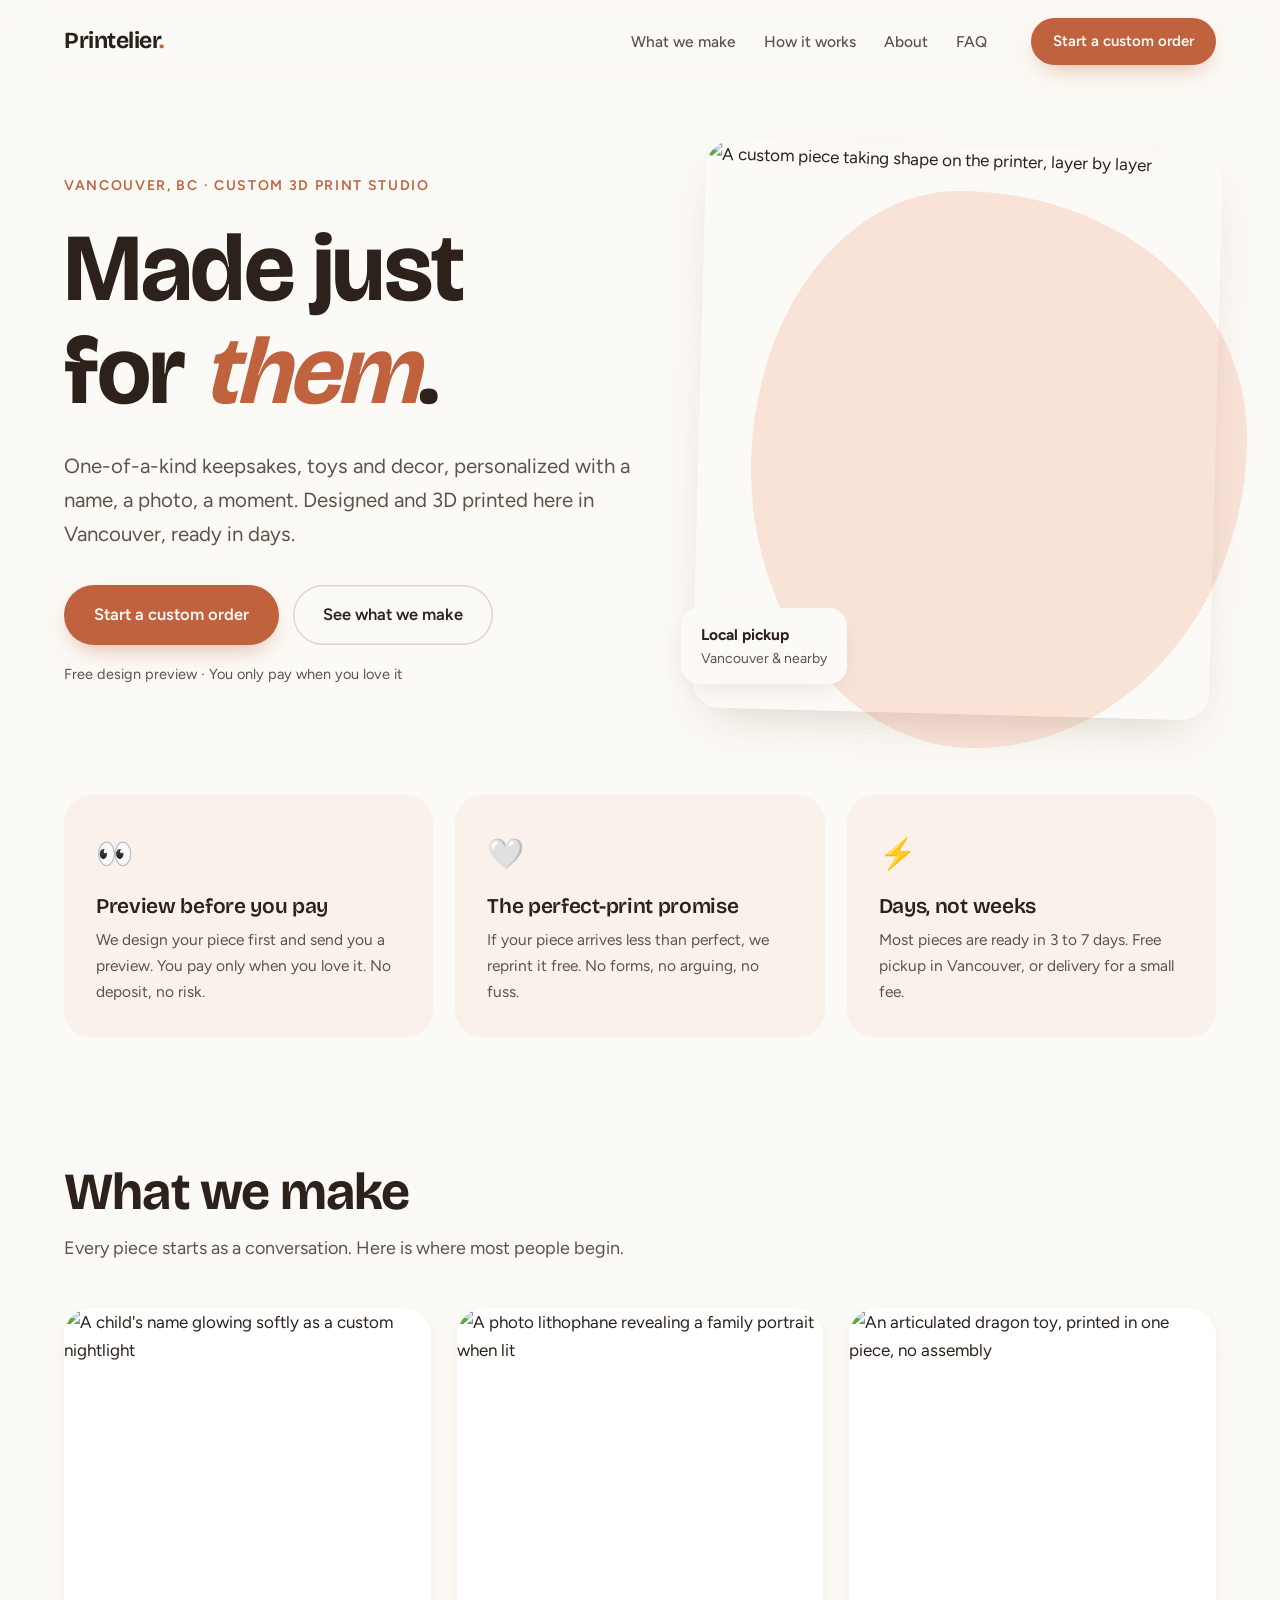
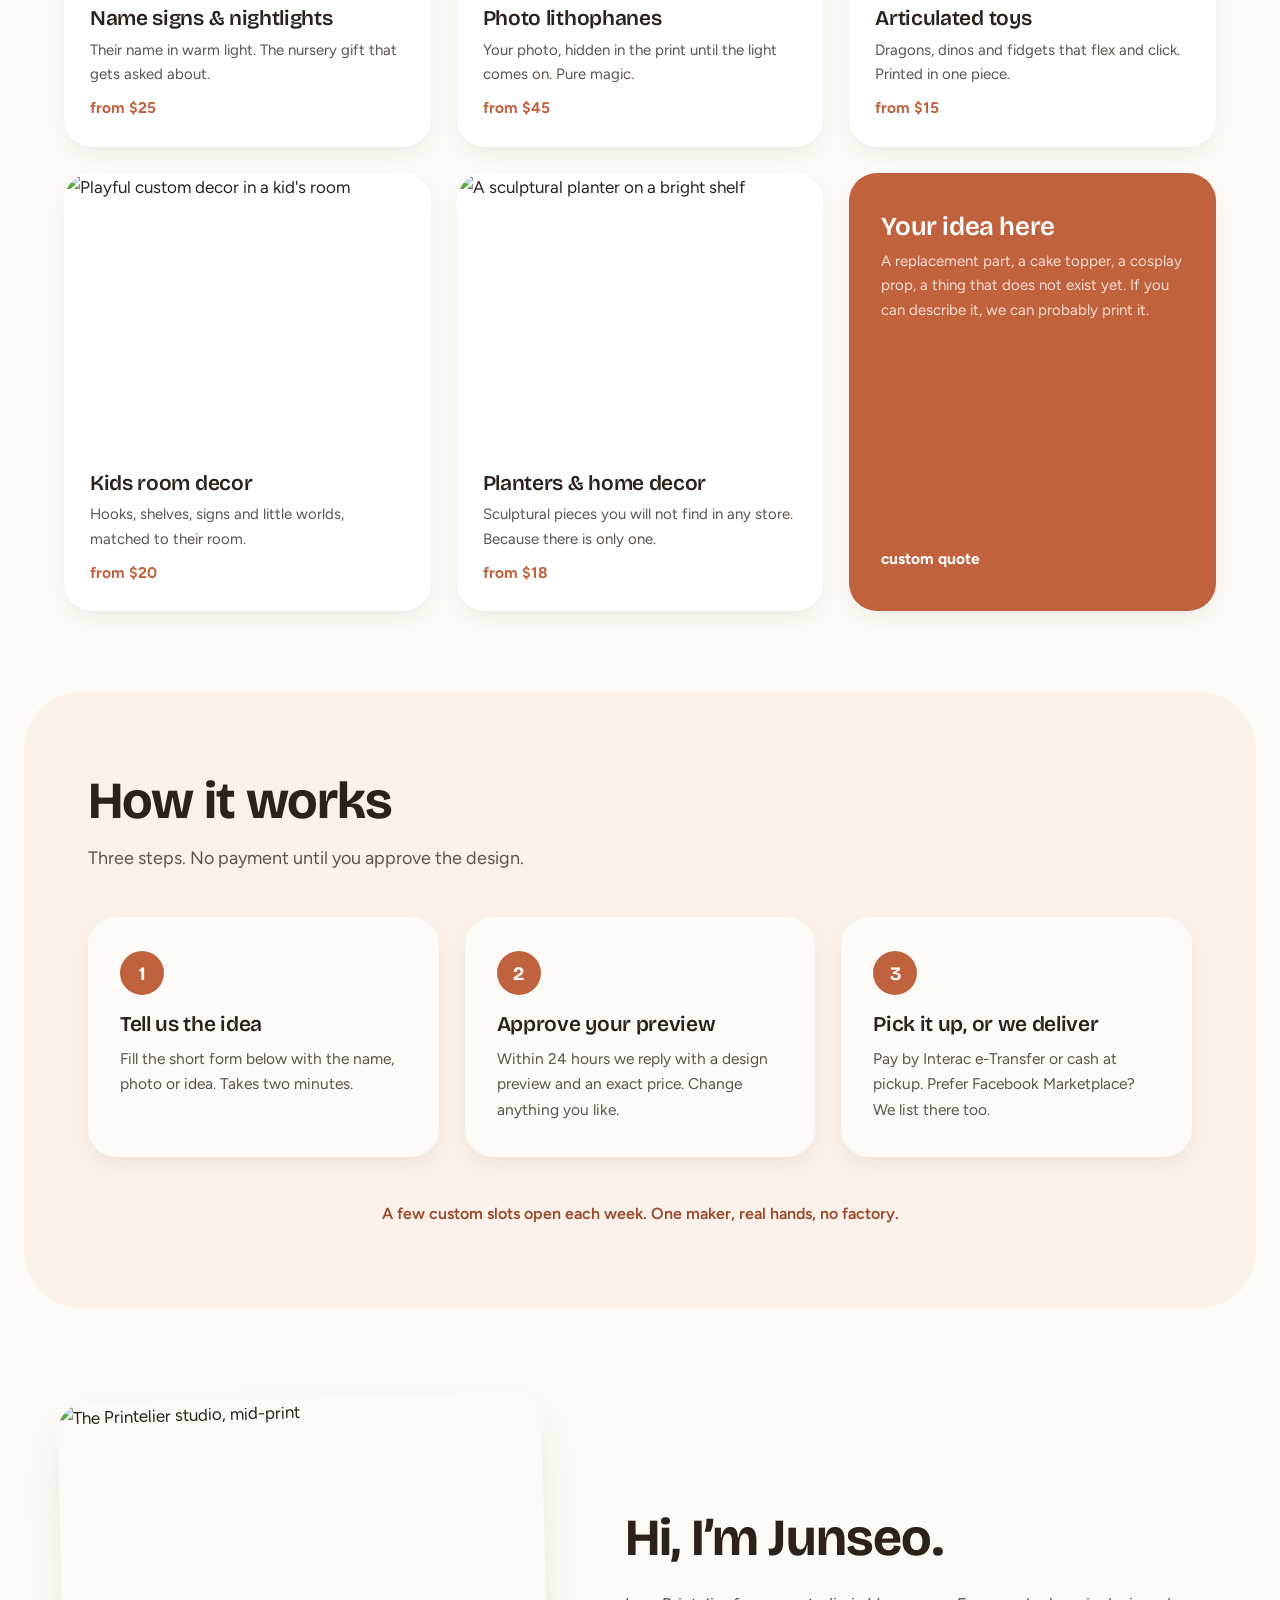
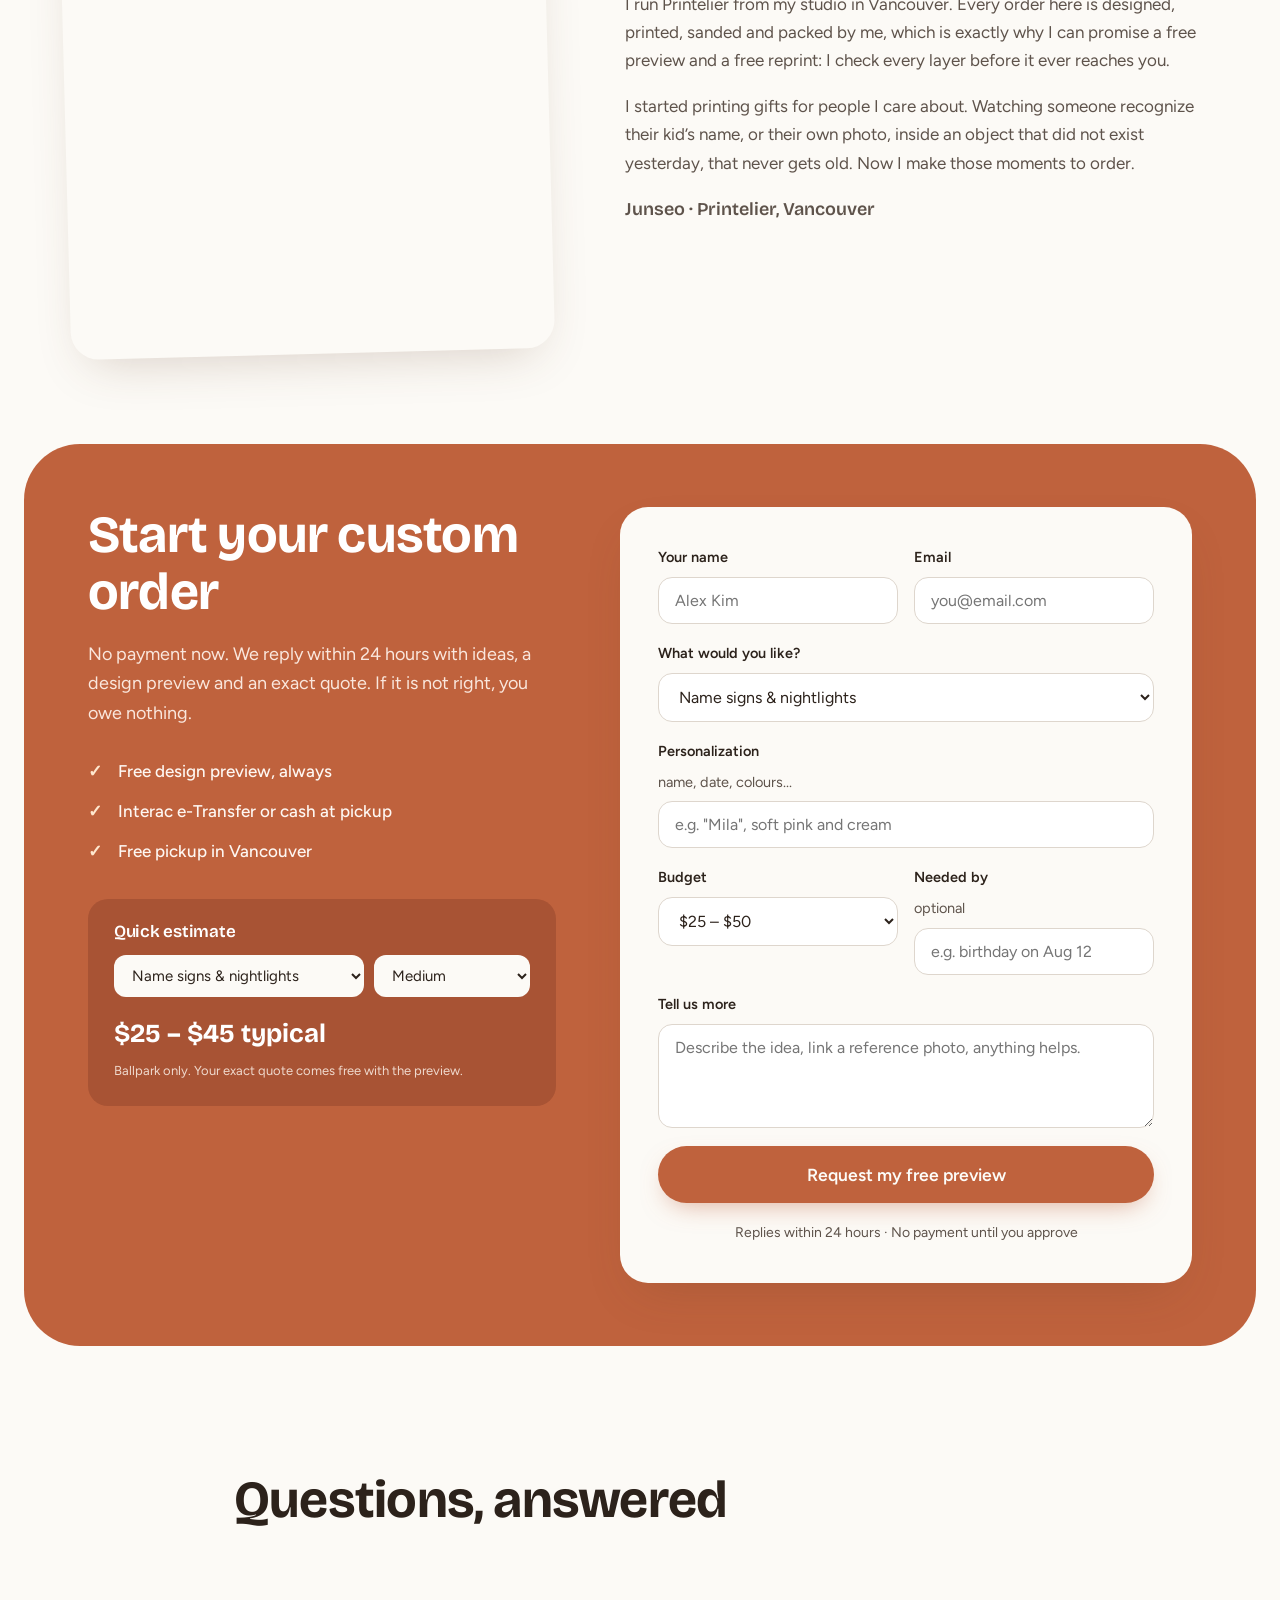
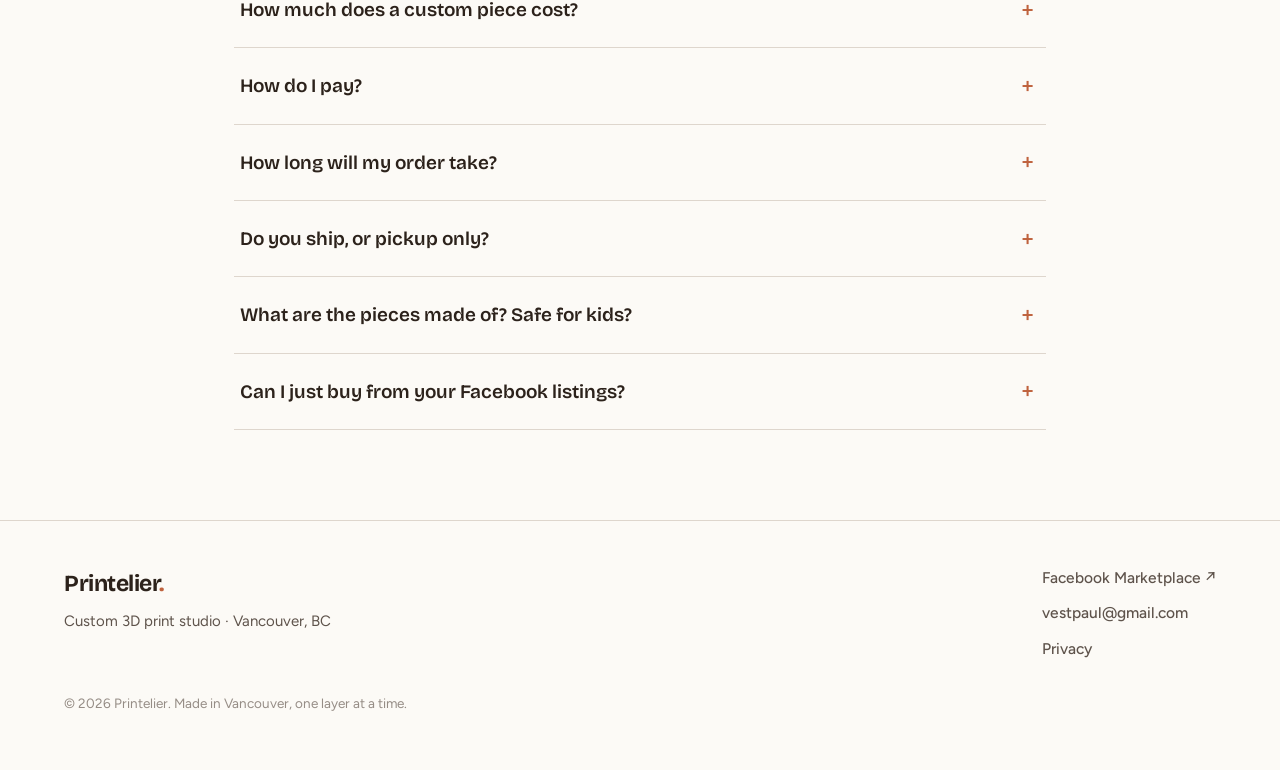
==== index.html @ b79f091b "Launch Printelier custom 3D print studio site SEO (LocalBusiness + FAQ schema, sitemap, robots, OG t" ====
<!DOCTYPE html>
<html lang="en">
<head>
<meta charset="UTF-8" />
<meta name="viewport" content="width=device-width, initial-scale=1.0" />
<title>Printelier · Custom 3D Print Studio, Vancouver</title>
<meta name="description" content="One-of-a-kind 3D printed keepsakes, toys and decor, personalized with a name, a photo, a moment. Designed and printed in Vancouver, BC. Free design preview before you pay." />
<!-- TODO(준서님): 커스텀 도메인 연결하면 아래 URL을 그 도메인으로 교체 -->
<link rel="canonical" href="https://rlawnstj06.github.io/printelier/" />
<meta name="theme-color" content="#c15f3c" />
<link rel="icon" href="favicon.svg" type="image/svg+xml" />

<!-- 소셜 공유 카드 (FB 메시지/포스트에서 링크가 예쁘게 보임 — FB 유입 사업의 필수) -->
<meta property="og:type" content="website" />
<meta property="og:url" content="https://rlawnstj06.github.io/printelier/" />
<meta property="og:title" content="Printelier · Custom 3D Print Studio, Vancouver" />
<meta property="og:description" content="Personalized 3D printed keepsakes, toys and decor. Free design preview, you only pay when you love it. Local pickup in Vancouver." />
<meta property="og:image" content="https://images.unsplash.com/photo-1642969164999-979483e21601?auto=format&fit=crop&w=1200&q=80" />
<meta name="twitter:card" content="summary_large_image" />

<!-- 구글 로컬 검색용 구조화 데이터: "custom 3d printing vancouver" 검색에 잡히는 열쇠 -->
<script type="application/ld+json">
{
  "@context": "https://schema.org",
  "@type": "LocalBusiness",
  "name": "Printelier",
  "description": "Custom 3D print studio in Vancouver, BC. Personalized keepsakes, toys and home decor with free design previews.",
  "areaServed": "Vancouver, BC",
  "address": { "@type": "PostalAddress", "addressLocality": "Vancouver", "addressRegion": "BC", "addressCountry": "CA" },
  "email": "vestpaul@gmail.com",
  "priceRange": "$15-$100",
  "founder": { "@type": "Person", "name": "Junseo" }
}
</script>
<script type="application/ld+json">
{
  "@context": "https://schema.org",
  "@type": "FAQPage",
  "mainEntity": [
    { "@type": "Question", "name": "How much does a custom 3D printed piece cost?", "acceptedAnswer": { "@type": "Answer", "text": "Most pieces land between $15 and $60. Larger or intricate work can be more. You always get an exact price with your free design preview, before any payment." } },
    { "@type": "Question", "name": "How do I pay?", "acceptedAnswer": { "@type": "Answer", "text": "Interac e-Transfer once you approve your preview, or cash at pickup. Purchases can also be completed on Facebook Marketplace." } },
    { "@type": "Question", "name": "How long does a custom order take?", "acceptedAnswer": { "@type": "Answer", "text": "Most pieces are designed, printed and finished within 3 to 7 days." } },
    { "@type": "Question", "name": "Do you ship or is it pickup only?", "acceptedAnswer": { "@type": "Answer", "text": "Free pickup in Vancouver, local delivery for a small fee, and shipping anywhere in Canada via Canada Post at cost." } }
  ]
}
</script>

<!-- TODO(준서님): 방문자 분석 — analytics.google.com에서 GA4 속성 만들고 아래 주석 해제 후 G-XXXXXXX 교체
<script async src="https://www.googletagmanager.com/gtag/js?id=G-XXXXXXX"></script>
<script>window.dataLayer=window.dataLayer||[];function gtag(){dataLayer.push(arguments)};gtag('js',new Date());gtag('config','G-XXXXXXX');</script>
-->

<link rel="preconnect" href="https://fonts.googleapis.com" />
<link rel="preconnect" href="https://fonts.gstatic.com" crossorigin />
<link href="https://fonts.googleapis.com/css2?family=Bricolage+Grotesque:opsz,wght@12..96,500;12..96,600;12..96,700&family=Figtree:wght@400;500;600;700&display=swap" rel="stylesheet" />
<link rel="stylesheet" href="style.css" />
</head>
<body>

<nav id="nav">
  <a class="wordmark" href="#top">Printelier<span>.</span></a>
  <div class="nav-links">
    <a href="#work">What we make</a>
    <a href="#how">How it works</a>
    <a href="#maker">About</a>
    <a href="#faq">FAQ</a>
  </div>
  <a class="btn btn-primary btn-sm" href="#order">Start a custom order</a>
</nav>

<!-- ============ HERO ============ -->
<header class="hero" id="top">
  <div class="hero-copy reveal">
    <p class="eyebrow">Vancouver, BC · Custom 3D print studio</p>
    <h1>Made just<br />for <em>them</em>.</h1>
    <p class="lede">
      One-of-a-kind keepsakes, toys and decor, personalized with a name,
      a photo, a moment. Designed and 3D printed here in Vancouver,
      ready in days.
    </p>
    <div class="hero-cta">
      <a class="btn btn-primary" href="#order">Start a custom order</a>
      <a class="btn btn-ghost" href="#work">See what we make</a>
    </div>
    <p class="hero-note">Free design preview · You only pay when you love it</p>
  </div>
  <div class="hero-visual reveal">
    <!-- TODO(준서님): 실제 작품 사진으로 교체하세요 — 사진이 전환율의 핵심입니다 -->
    <img src="https://images.unsplash.com/photo-1642969164999-979483e21601?auto=format&fit=crop&w=1200&q=80"
         alt="A custom piece taking shape on the printer, layer by layer" />
    <div class="hero-badge">
      <strong>Local pickup</strong>
      <span>Vancouver &amp; nearby</span>
    </div>
  </div>
</header>

<!-- ============ PROMISES ============ -->
<section class="promises">
  <div class="promise reveal">
    <div class="promise-icon">👀</div>
    <h3>Preview before you pay</h3>
    <p>We design your piece first and send you a preview. You pay only when you love it. No deposit, no risk.</p>
  </div>
  <div class="promise reveal">
    <div class="promise-icon">🤍</div>
    <h3>The perfect-print promise</h3>
    <p>If your piece arrives less than perfect, we reprint it free. No forms, no arguing, no fuss.</p>
  </div>
  <div class="promise reveal">
    <div class="promise-icon">⚡</div>
    <h3>Days, not weeks</h3>
    <p>Most pieces are ready in 3 to 7 days. Free pickup in Vancouver, or delivery for a small fee.</p>
  </div>
</section>

<!-- ============ GALLERY ============ -->
<section class="work" id="work">
  <div class="section-head reveal">
    <h2>What we make</h2>
    <p>Every piece starts as a conversation. Here is where most people begin.</p>
  </div>
  <!-- 제품은 products.json에서 로드 — 커맨드 센터 SITE 페이지에서 추가/수정/가격변경 -->
  <div class="work-grid" id="workGrid"></div>
</section>

<!-- ============ REVIEWS (실제 후기가 생기면 자동 표시, 가짜 없음) ============ -->
<section class="reviews" id="reviews" hidden>
  <div class="section-head reveal">
    <h2>Kind words</h2>
    <p>From real customers in Vancouver.</p>
  </div>
  <div class="reviews-grid" id="reviewsGrid"></div>
</section>

<!-- ============ HOW IT WORKS ============ -->
<section class="how" id="how">
  <div class="section-head reveal">
    <h2>How it works</h2>
    <p>Three steps. No payment until you approve the design.</p>
  </div>
  <ol class="steps">
    <li class="reveal">
      <span class="step-num">1</span>
      <h3>Tell us the idea</h3>
      <p>Fill the short form below with the name, photo or idea. Takes two minutes.</p>
    </li>
    <li class="reveal">
      <span class="step-num">2</span>
      <h3>Approve your preview</h3>
      <p>Within 24 hours we reply with a design preview and an exact price. Change anything you like.</p>
    </li>
    <li class="reveal">
      <span class="step-num">3</span>
      <h3>Pick it up, or we deliver</h3>
      <p>Pay by Interac e-Transfer or cash at pickup. Prefer Facebook Marketplace? We list there too.</p>
    </li>
  </ol>
  <p class="how-note reveal">A few custom slots open each week. One maker, real hands, no factory.</p>
</section>

<!-- ============ MAKER ============ -->
<section class="maker" id="maker">
  <div class="maker-visual reveal">
    <!-- TODO(준서님): 본인 사진 또는 작업실 사진으로 교체 — '메이커의 얼굴'이 신뢰의 핵심 -->
    <img src="https://images.unsplash.com/photo-1611117775350-ac3950990985?auto=format&fit=crop&w=1000&q=80" alt="The Printelier studio, mid-print" />
  </div>
  <div class="maker-copy reveal">
    <h2>Hi, I&rsquo;m Junseo.</h2>
    <p>
      I run Printelier from my studio in Vancouver. Every order here is
      designed, printed, sanded and packed by me, which is exactly why
      I can promise a free preview and a free reprint: I check every
      layer before it ever reaches you.
    </p>
    <p>
      I started printing gifts for people I care about. Watching someone
      recognize their kid&rsquo;s name, or their own photo, inside an object
      that did not exist yesterday, that never gets old. Now I make those
      moments to order.
    </p>
    <p class="maker-sign">Junseo · Printelier, Vancouver</p>
  </div>
</section>

<!-- ============ ORDER FORM ============ -->
<section class="order" id="order">
  <div class="order-inner">
    <div class="order-copy reveal">
      <h2>Start your custom order</h2>
      <p>
        No payment now. We reply within 24 hours with ideas, a design
        preview and an exact quote. If it is not right, you owe nothing.
      </p>
      <ul class="order-points">
        <li>Free design preview, always</li>
        <li>Interac e-Transfer or cash at pickup</li>
        <li>Free pickup in Vancouver</li>
      </ul>
      <!-- 즉시 견적: "물어보기 무서워서" 이탈하는 사람을 잡는다 -->
      <div class="estimator">
        <h3>Quick estimate</h3>
        <div class="est-row">
          <select id="estItem" aria-label="Item type"></select>
          <select id="estSize" aria-label="Size">
            <option value="0.8">Small</option>
            <option value="1" selected>Medium</option>
            <option value="1.6">Large</option>
          </select>
        </div>
        <p class="est-out" id="estOut">$25 – $45 typical</p>
        <p class="est-note">Ballpark only. Your exact quote comes free with the preview.</p>
      </div>
    </div>
    <!-- TODO(준서님): Formspree에서 새 폼 만들고 아래 action의 YOUR_FORM_ID 교체 (formspree.io, 무료)
         교체 전에는 제출 시 이메일 앱이 열리는 방식으로 자동 작동합니다 -->
    <form class="order-form reveal" id="orderForm" action="https://formspree.io/f/YOUR_FORM_ID" method="POST">
      <!-- 스팸봇 함정: 사람은 안 보이지만 봇은 채움 → 채워지면 자동 폐기 -->
      <input type="text" name="_gotcha" tabindex="-1" autocomplete="off" aria-hidden="true" style="position:absolute;left:-9999px;width:1px;height:1px;opacity:0" />
      <div class="field-row">
        <label>Your name
          <input type="text" name="name" required placeholder="Alex Kim" />
        </label>
        <label>Email
          <input type="email" name="email" required placeholder="you@email.com" />
        </label>
      </div>
      <label>What would you like?
        <select name="item" id="itemSelect">
          <option>Name sign or nightlight</option>
          <option>Photo lithophane</option>
          <option>Articulated toy</option>
          <option>Kids room decor</option>
          <option>Planter or home decor</option>
          <option>Something else entirely</option>
        </select>
      </label>
      <label>Personalization <span class="optional">name, date, colours...</span>
        <input type="text" name="personalization" placeholder='e.g. "Mila", soft pink and cream' />
      </label>
      <div class="field-row">
        <label>Budget
          <select name="budget">
            <option>Under $25</option>
            <option selected>$25 – $50</option>
            <option>$50 – $100</option>
            <option>$100+</option>
          </select>
        </label>
        <label>Needed by <span class="optional">optional</span>
          <input type="text" name="deadline" placeholder="e.g. birthday on Aug 12" />
        </label>
      </div>
      <label>Tell us more
        <textarea name="details" rows="4" placeholder="Describe the idea, link a reference photo, anything helps."></textarea>
      </label>
      <button class="btn btn-primary btn-full" type="submit">Request my free preview</button>
      <p class="form-note" id="formNote">Replies within 24 hours · No payment until you approve</p>
    </form>
  </div>
</section>

<!-- ============ FAQ ============ -->
<section class="faq" id="faq">
  <div class="section-head reveal">
    <h2>Questions, answered</h2>
  </div>
  <div class="faq-list reveal">
    <details>
      <summary>How much does a custom piece cost?</summary>
      <p>Most pieces land between $15 and $60. Larger or intricate work (big lithophane lamps, multi-part decor) can be more. You always get an exact price with your free preview, before any payment.</p>
    </details>
    <details>
      <summary>How do I pay?</summary>
      <p>Interac e-Transfer once you approve your preview, or cash at pickup. If you found us on Facebook Marketplace, you can complete the purchase there instead, whatever feels most comfortable.</p>
    </details>
    <details>
      <summary>How long will my order take?</summary>
      <p>Most pieces are designed, printed and finished within 3 to 7 days. If you have a hard date (a birthday, a shower), tell us in the form and we will confirm it is doable before you commit.</p>
    </details>
    <details>
      <summary>Do you ship, or pickup only?</summary>
      <p>Free pickup in Vancouver. Local delivery is available for a small fee, and we can ship anywhere in Canada via Canada Post at cost.</p>
    </details>
    <details>
      <summary>What are the pieces made of? Safe for kids?</summary>
      <p>We print primarily in PLA, a rigid plant-based plastic that is sturdy and lightweight. Decorative pieces are fine anywhere; for toys, we design without small detachable parts and recommend supervised play for children under 3, as with any small object.</p>
    </details>
    <details>
      <summary>Can I just buy from your Facebook listings?</summary>
      <p>Absolutely. Ready-made pieces are on Facebook Marketplace. This site is for the custom work: when you want a name, a photo or an idea made real, start here.</p>
    </details>
  </div>
</section>

<footer>
  <div>
    <span class="wordmark">Printelier<span>.</span></span>
    <p>Custom 3D print studio · Vancouver, BC</p>
  </div>
  <div class="footer-links">
    <!-- TODO(준서님): 페이스북 마켓플레이스 프로필 링크로 교체 -->
    <a href="https://www.facebook.com/marketplace" target="_blank" rel="noopener">Facebook Marketplace ↗</a>
    <a href="mailto:vestpaul@gmail.com">vestpaul@gmail.com</a>
    <a href="privacy.html">Privacy</a>
  </div>
  <p class="fine">© 2026 Printelier. Made in Vancouver, one layer at a time.</p>
</footer>

<script src="script.js"></script>
</body>
</html>
---- style.css ----
/* Printelier — warm, rounded, premium-craft
   화이트 베이스 + 클레이(테라코타) 커밋 악센트. 둥글지만 싸구려 아님:
   절제된 팔레트, 넉넉한 여백, 정교한 타이포가 "명품" 느낌을 만든다. */

:root {
  --paper: oklch(98.5% 0.006 85);
  --paper-warm: oklch(96.5% 0.014 70);
  --ink: oklch(26% 0.02 55);
  --ink-soft: oklch(45% 0.02 55);
  --clay: oklch(60% 0.13 42);
  --clay-deep: oklch(50% 0.12 40);
  --clay-tint: oklch(93% 0.03 50);
  --line: oklch(88% 0.015 70);
  --display: "Bricolage Grotesque", sans-serif;
  --body: "Figtree", sans-serif;
  --r-lg: 28px;
  --r-md: 20px;
  --shadow: 0 20px 50px -20px oklch(40% 0.06 50 / 0.25);
  --shadow-sm: 0 8px 24px -10px oklch(40% 0.06 50 / 0.18);
}

* { box-sizing: border-box; margin: 0; }
html { scroll-behavior: smooth; scroll-padding-top: 90px; }
body {
  font-family: var(--body);
  background: var(--paper);
  color: var(--ink);
  line-height: 1.65;
  font-size: 17px;
  overflow-x: hidden;
}
img { display: block; max-width: 100%; }
h1, h2, h3 { font-family: var(--display); line-height: 1.08; letter-spacing: -0.015em; }
h2 { font-size: clamp(34px, 4.5vw, 52px); font-weight: 700; }
h3 { font-size: 21px; font-weight: 600; }
a { color: inherit; }

/* 스크롤 리빌 */
.reveal { opacity: 0; transform: translateY(24px); transition: opacity 0.7s cubic-bezier(0.16,1,0.3,1), transform 0.7s cubic-bezier(0.16,1,0.3,1); }
.reveal.in { opacity: 1; transform: none; }

/* ---------- 버튼 ---------- */
.btn {
  display: inline-flex; align-items: center; justify-content: center;
  font-family: var(--body); font-weight: 600; font-size: 16.5px;
  padding: 16px 30px; border-radius: 999px; text-decoration: none;
  border: none; cursor: pointer;
  transition: transform 0.2s cubic-bezier(0.16,1,0.3,1), box-shadow 0.2s, background 0.2s;
}
.btn-primary {
  background: var(--clay); color: oklch(99% 0.005 85);
  box-shadow: 0 10px 26px -10px oklch(60% 0.13 42 / 0.55);
}
.btn-primary:hover { background: var(--clay-deep); transform: translateY(-2px); box-shadow: 0 16px 32px -10px oklch(60% 0.13 42 / 0.6); }
.btn-ghost { background: transparent; color: var(--ink); box-shadow: inset 0 0 0 1.5px var(--line); }
.btn-ghost:hover { box-shadow: inset 0 0 0 1.5px var(--ink-soft); transform: translateY(-2px); }
.btn-sm { padding: 11px 22px; font-size: 15px; }
.btn-full { width: 100%; padding: 18px; font-size: 17.5px; }

/* ---------- 내비게이션 ---------- */
#nav {
  position: sticky; top: 0; z-index: 50;
  display: flex; align-items: center; gap: 36px;
  padding: 18px clamp(20px, 5vw, 64px);
  background: oklch(98.5% 0.006 85 / 0.85);
  backdrop-filter: blur(14px);
  transition: box-shadow 0.3s;
}
#nav.scrolled { box-shadow: 0 1px 0 var(--line), var(--shadow-sm); }
.wordmark {
  font-family: var(--display); font-weight: 700; font-size: 23px;
  text-decoration: none; letter-spacing: -0.02em;
}
.wordmark span { color: var(--clay); }
.nav-links { display: flex; gap: 28px; margin-left: auto; margin-right: 8px; }
.nav-links a { text-decoration: none; font-weight: 500; font-size: 15.5px; color: var(--ink-soft); transition: color 0.2s; }
.nav-links a:hover { color: var(--ink); }

/* ---------- 히어로 ---------- */
.hero {
  display: grid; grid-template-columns: 1.05fr 0.95fr; gap: clamp(32px, 5vw, 72px);
  align-items: center;
  padding: clamp(40px, 7vh, 88px) clamp(20px, 5vw, 64px) clamp(56px, 9vh, 110px);
  max-width: 1280px; margin: 0 auto;
}
.eyebrow {
  font-weight: 600; font-size: 14px; letter-spacing: 0.12em;
  text-transform: uppercase; color: var(--clay); margin-bottom: 20px;
}
.hero h1 {
  font-size: clamp(52px, 7.5vw, 96px); font-weight: 700;
  margin-bottom: 26px;
}
.hero h1 em { font-style: italic; color: var(--clay); }
.lede { font-size: clamp(18px, 1.6vw, 21px); color: var(--ink-soft); max-width: 34em; margin-bottom: 34px; }
.hero-cta { display: flex; gap: 14px; flex-wrap: wrap; }
.hero-note { margin-top: 18px; font-size: 14.5px; color: var(--ink-soft); }

.hero-visual { position: relative; }
.hero-visual::before {
  content: ""; position: absolute; inset: 8% -6% -6% 10%;
  background: var(--clay-tint); border-radius: 42% 58% 55% 45% / 50% 44% 56% 50%;
  z-index: -1;
}
.hero-visual img {
  width: 100%; aspect-ratio: 4/4.4; object-fit: cover;
  border-radius: var(--r-lg); box-shadow: var(--shadow);
  transform: rotate(1.5deg);
}
.hero-badge {
  position: absolute; left: -18px; bottom: 30px;
  background: var(--paper); border-radius: 18px; padding: 14px 20px;
  box-shadow: var(--shadow-sm); display: flex; flex-direction: column;
  font-size: 14px; color: var(--ink-soft);
}
.hero-badge strong { font-size: 15.5px; color: var(--ink); }

/* ---------- 약속 3종 ---------- */
.promises {
  display: grid; grid-template-columns: repeat(auto-fit, minmax(280px, 1fr)); gap: 22px;
  max-width: 1280px; margin: 0 auto;
  padding: 0 clamp(20px, 5vw, 64px) clamp(64px, 9vh, 110px);
}
.promise {
  background: var(--paper-warm); border-radius: var(--r-lg);
  padding: 34px 32px;
}
.promise-icon { font-size: 30px; margin-bottom: 16px; }
.promise h3 { margin-bottom: 10px; }
.promise p { color: var(--ink-soft); font-size: 15.5px; }

/* ---------- 섹션 공통 ---------- */
.section-head { max-width: 1280px; margin: 0 auto 44px; padding: 0 clamp(20px, 5vw, 64px); }
.section-head p { color: var(--ink-soft); font-size: 18px; margin-top: 14px; max-width: 38em; }

/* ---------- 갤러리 ---------- */
.work { padding: clamp(30px, 5vh, 60px) 0 clamp(64px, 9vh, 110px); }
.work-grid {
  display: grid; grid-template-columns: repeat(auto-fit, minmax(300px, 1fr)); gap: 26px;
  max-width: 1280px; margin: 0 auto; padding: 0 clamp(20px, 5vw, 64px);
}
.card {
  background: #fff; border-radius: var(--r-lg); overflow: hidden;
  text-decoration: none; box-shadow: var(--shadow-sm);
  transition: transform 0.3s cubic-bezier(0.16,1,0.3,1), box-shadow 0.3s;
  display: flex; flex-direction: column;
}
.card:hover { transform: translateY(-6px); box-shadow: var(--shadow); }
.card img { aspect-ratio: 4/3; object-fit: cover; }
.card-body { padding: 24px 26px 26px; display: flex; flex-direction: column; gap: 8px; flex: 1; }
.card-body p { color: var(--ink-soft); font-size: 15px; flex: 1; }
.price { font-weight: 700; color: var(--clay); font-size: 15.5px; }
.card-idea { background: var(--clay); color: oklch(98% 0.01 60); justify-content: center; }
.card-idea h3 { color: #fff; font-size: 26px; }
.card-idea p { color: oklch(92% 0.03 50); }
.card-idea .price { color: #fff; }
.card-idea .card-body { padding: 40px 32px; }

/* ---------- 진행 방식 ---------- */
.how { background: var(--paper-warm); padding: clamp(64px, 9vh, 110px) 0; border-radius: clamp(28px, 5vw, 56px); margin: 0 clamp(10px, 2vw, 24px); }
.steps {
  list-style: none; padding: 0 clamp(20px, 5vw, 64px); max-width: 1280px; margin: 0 auto;
  display: grid; grid-template-columns: repeat(auto-fit, minmax(260px, 1fr)); gap: 26px;
  counter-reset: step;
}
.steps li { background: var(--paper); border-radius: var(--r-lg); padding: 34px 32px; box-shadow: var(--shadow-sm); }
.step-num {
  display: inline-flex; align-items: center; justify-content: center;
  width: 44px; height: 44px; border-radius: 50%;
  background: var(--clay); color: #fff;
  font-family: var(--display); font-weight: 700; font-size: 19px;
  margin-bottom: 18px;
}
.steps h3 { margin-bottom: 10px; }
.steps p { color: var(--ink-soft); font-size: 15.5px; }
.how-note {
  text-align: center; margin: 44px auto 0; font-size: 16px;
  color: var(--clay-deep); font-weight: 600;
}

/* ---------- 메이커 ---------- */
.maker {
  display: grid; grid-template-columns: 0.9fr 1.1fr; gap: clamp(36px, 6vw, 80px);
  align-items: center; max-width: 1280px; margin: 0 auto;
  padding: clamp(72px, 10vh, 130px) clamp(20px, 5vw, 64px);
}
.maker-visual img {
  border-radius: var(--r-lg); aspect-ratio: 4/4.6; object-fit: cover;
  box-shadow: var(--shadow); transform: rotate(-1.5deg);
}
.maker-copy h2 { margin-bottom: 24px; }
.maker-copy p { color: var(--ink-soft); margin-bottom: 18px; max-width: 36em; }
.maker-sign { font-family: var(--display); font-weight: 600; color: var(--ink); font-size: 18px; }

/* ---------- 주문 폼 ---------- */
.order { padding: 0 clamp(10px, 2vw, 24px) clamp(24px, 4vh, 48px); }
.order-inner {
  background: var(--clay); border-radius: clamp(28px, 5vw, 56px);
  max-width: 1256px; margin: 0 auto;
  display: grid; grid-template-columns: 0.9fr 1.1fr; gap: clamp(36px, 5vw, 72px);
  padding: clamp(44px, 7vh, 88px) clamp(24px, 5vw, 72px);
  color: oklch(98% 0.01 60);
}
.order-copy h2 { color: #fff; margin-bottom: 20px; }
.order-copy > p { color: oklch(94% 0.025 50); font-size: 18px; max-width: 30em; }
.order-points { list-style: none; padding: 0; margin-top: 28px; display: flex; flex-direction: column; gap: 12px; }
.order-points li { padding-left: 30px; position: relative; font-weight: 500; }
.order-points li::before {
  content: "✓"; position: absolute; left: 0; top: 0;
  font-weight: 700; color: oklch(95% 0.05 60);
}
.order-form {
  background: var(--paper); border-radius: var(--r-lg);
  padding: clamp(26px, 3vw, 40px); color: var(--ink);
  display: flex; flex-direction: column; gap: 18px;
  box-shadow: var(--shadow);
}
.order-form label { display: flex; flex-direction: column; gap: 7px; font-weight: 600; font-size: 14.5px; }
.optional { font-weight: 400; color: var(--ink-soft); }
.field-row { display: grid; grid-template-columns: 1fr 1fr; gap: 16px; }
.order-form input, .order-form select, .order-form textarea {
  font-family: var(--body); font-size: 16px; color: var(--ink);
  background: #fff; border: 1.5px solid var(--line); border-radius: 14px;
  padding: 13px 16px; transition: border-color 0.2s, box-shadow 0.2s;
}
.order-form input:focus, .order-form select:focus, .order-form textarea:focus {
  outline: none; border-color: var(--clay);
  box-shadow: 0 0 0 4px oklch(60% 0.13 42 / 0.14);
}
.form-note { text-align: center; font-size: 14px; color: var(--ink-soft); }
.form-note.ok { color: oklch(55% 0.12 150); font-weight: 600; }

/* ---------- 즉시 견적 ---------- */
.estimator {
  margin-top: 34px; background: oklch(54% 0.12 40);
  border-radius: var(--r-md); padding: 24px 26px;
}
.estimator h3 { color: #fff; font-size: 17px; margin-bottom: 14px; }
.est-row { display: grid; grid-template-columns: 1.6fr 1fr; gap: 10px; }
.estimator select {
  font-family: var(--body); font-size: 15px; padding: 11px 14px;
  border-radius: 12px; border: none; color: var(--ink); background: var(--paper);
}
.est-out {
  font-family: var(--display); font-weight: 700; font-size: 26px;
  color: #fff; margin-top: 16px;
}
.est-note { font-size: 13px; color: oklch(90% 0.03 50); margin-top: 4px; }

/* ---------- 후기 (실제 후기 생기면 표시) ---------- */
.reviews { padding: 0 clamp(20px, 5vw, 64px) clamp(64px, 9vh, 110px); max-width: 1280px; margin: 0 auto; }
.reviews-grid { display: grid; grid-template-columns: repeat(auto-fit, minmax(300px, 1fr)); gap: 24px; }
.review {
  margin: 0; background: var(--paper-warm); border-radius: var(--r-lg);
  padding: 30px 30px 26px;
}
.review blockquote { margin: 0; font-size: 17px; line-height: 1.6; }
.review figcaption { margin-top: 16px; font-weight: 600; color: var(--clay-deep); font-size: 14.5px; }

/* ---------- FAQ ---------- */
.faq { padding: clamp(72px, 10vh, 130px) clamp(20px, 5vw, 64px); max-width: 940px; margin: 0 auto; }
.faq .section-head { padding: 0; }
.faq-list details {
  border-bottom: 1.5px solid var(--line);
  padding: 22px 6px;
}
.faq-list summary {
  font-family: var(--display); font-weight: 600; font-size: 19px;
  cursor: pointer; list-style: none; position: relative; padding-right: 40px;
}
.faq-list summary::-webkit-details-marker { display: none; }
.faq-list summary::after {
  content: "+"; position: absolute; right: 6px; top: 50%;
  transform: translateY(-50%); font-size: 26px; font-weight: 400; color: var(--clay);
  transition: transform 0.25s;
}
.faq-list details[open] summary::after { transform: translateY(-50%) rotate(45deg); }
.faq-list details p { margin-top: 14px; color: var(--ink-soft); max-width: 60em; }

/* ---------- 푸터 ---------- */
footer {
  border-top: 1.5px solid var(--line);
  max-width: 1280px; margin: 0 auto;
  padding: 44px clamp(20px, 5vw, 64px) 56px;
  display: flex; flex-wrap: wrap; gap: 24px; align-items: flex-start; justify-content: space-between;
}
footer p { color: var(--ink-soft); font-size: 15px; margin-top: 6px; }
.footer-links { display: flex; flex-direction: column; gap: 10px; }
.footer-links a { color: var(--ink-soft); font-size: 15.5px; text-decoration: none; font-weight: 500; }
.footer-links a:hover { color: var(--clay-deep); }
.fine { width: 100%; font-size: 13.5px !important; color: oklch(65% 0.015 60) !important; }

/* ---------- 모바일 ---------- */
@media (max-width: 900px) {
  .hero, .maker, .order-inner { grid-template-columns: 1fr; }
  .hero { padding-top: 24px; }
  .hero-visual { order: -1; max-width: 480px; }
  .nav-links { display: none; }
  .maker-visual { max-width: 440px; }
  .field-row { grid-template-columns: 1fr; }
}
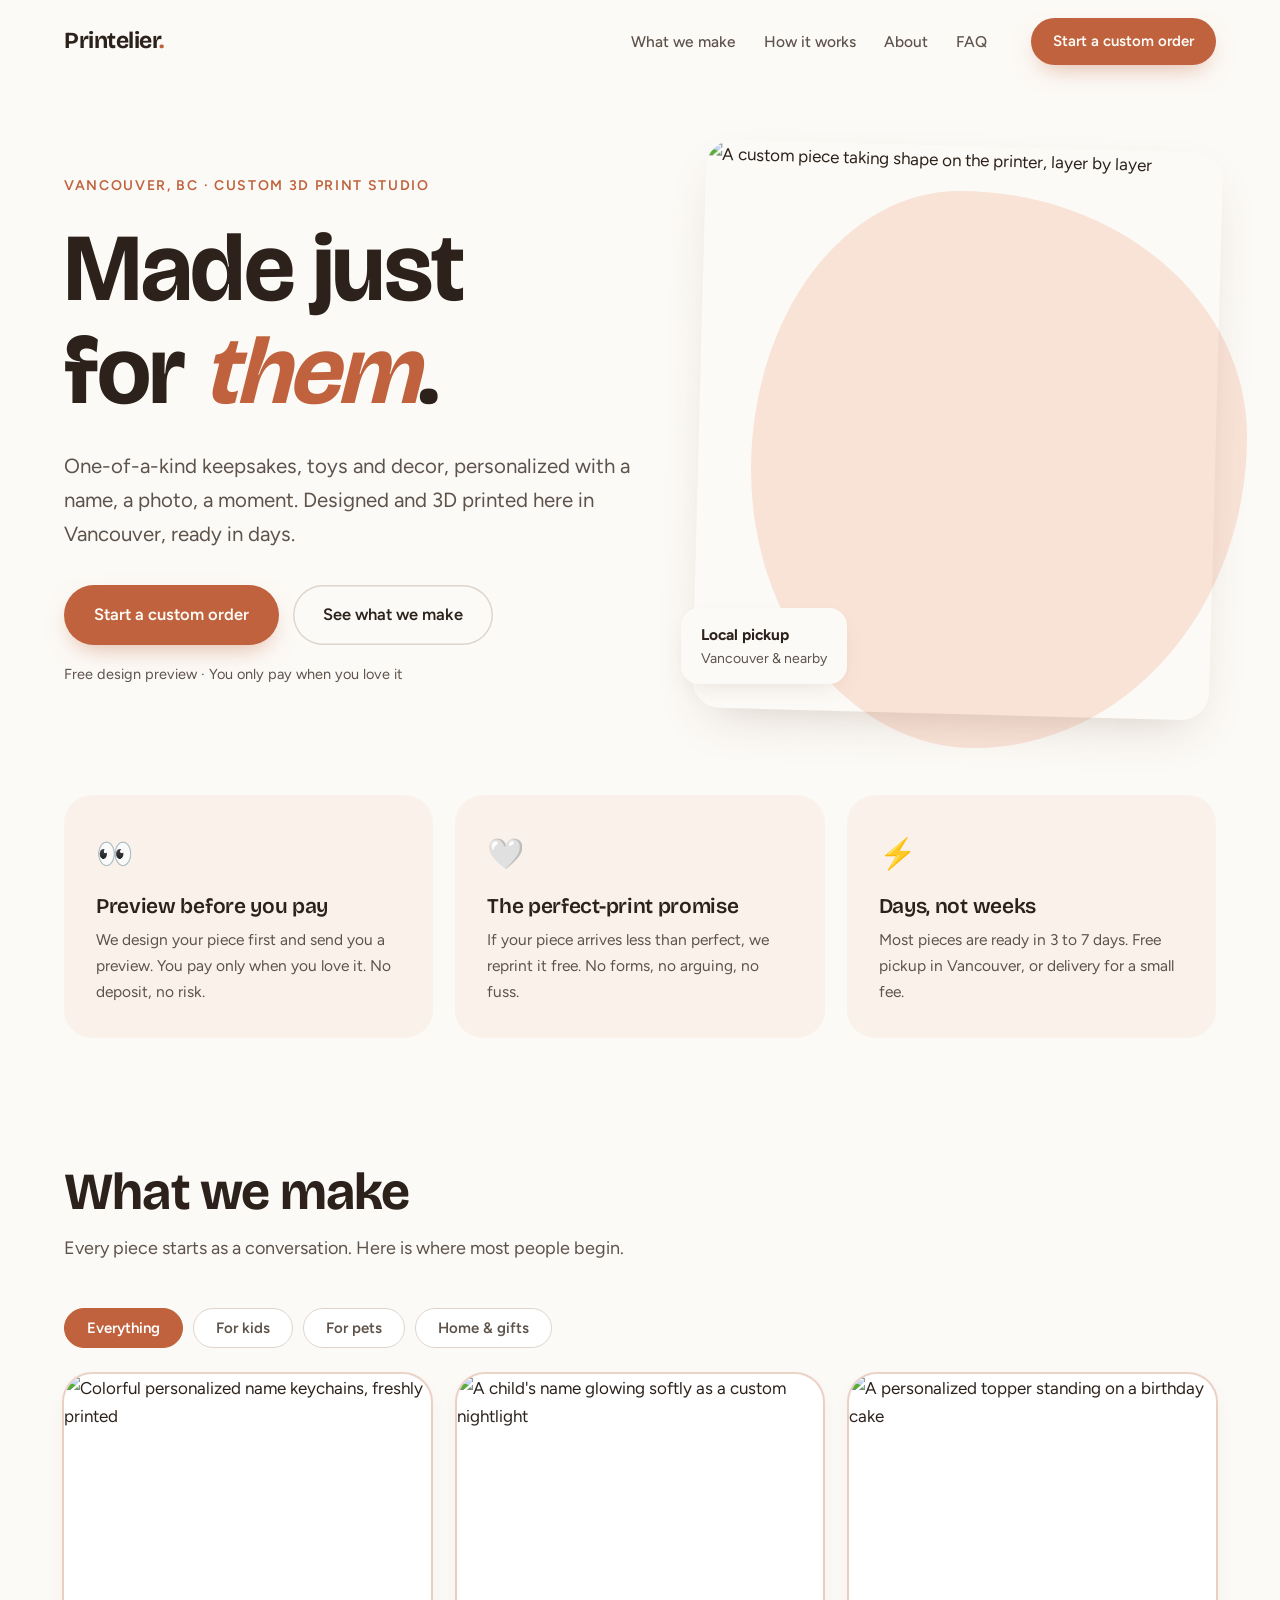
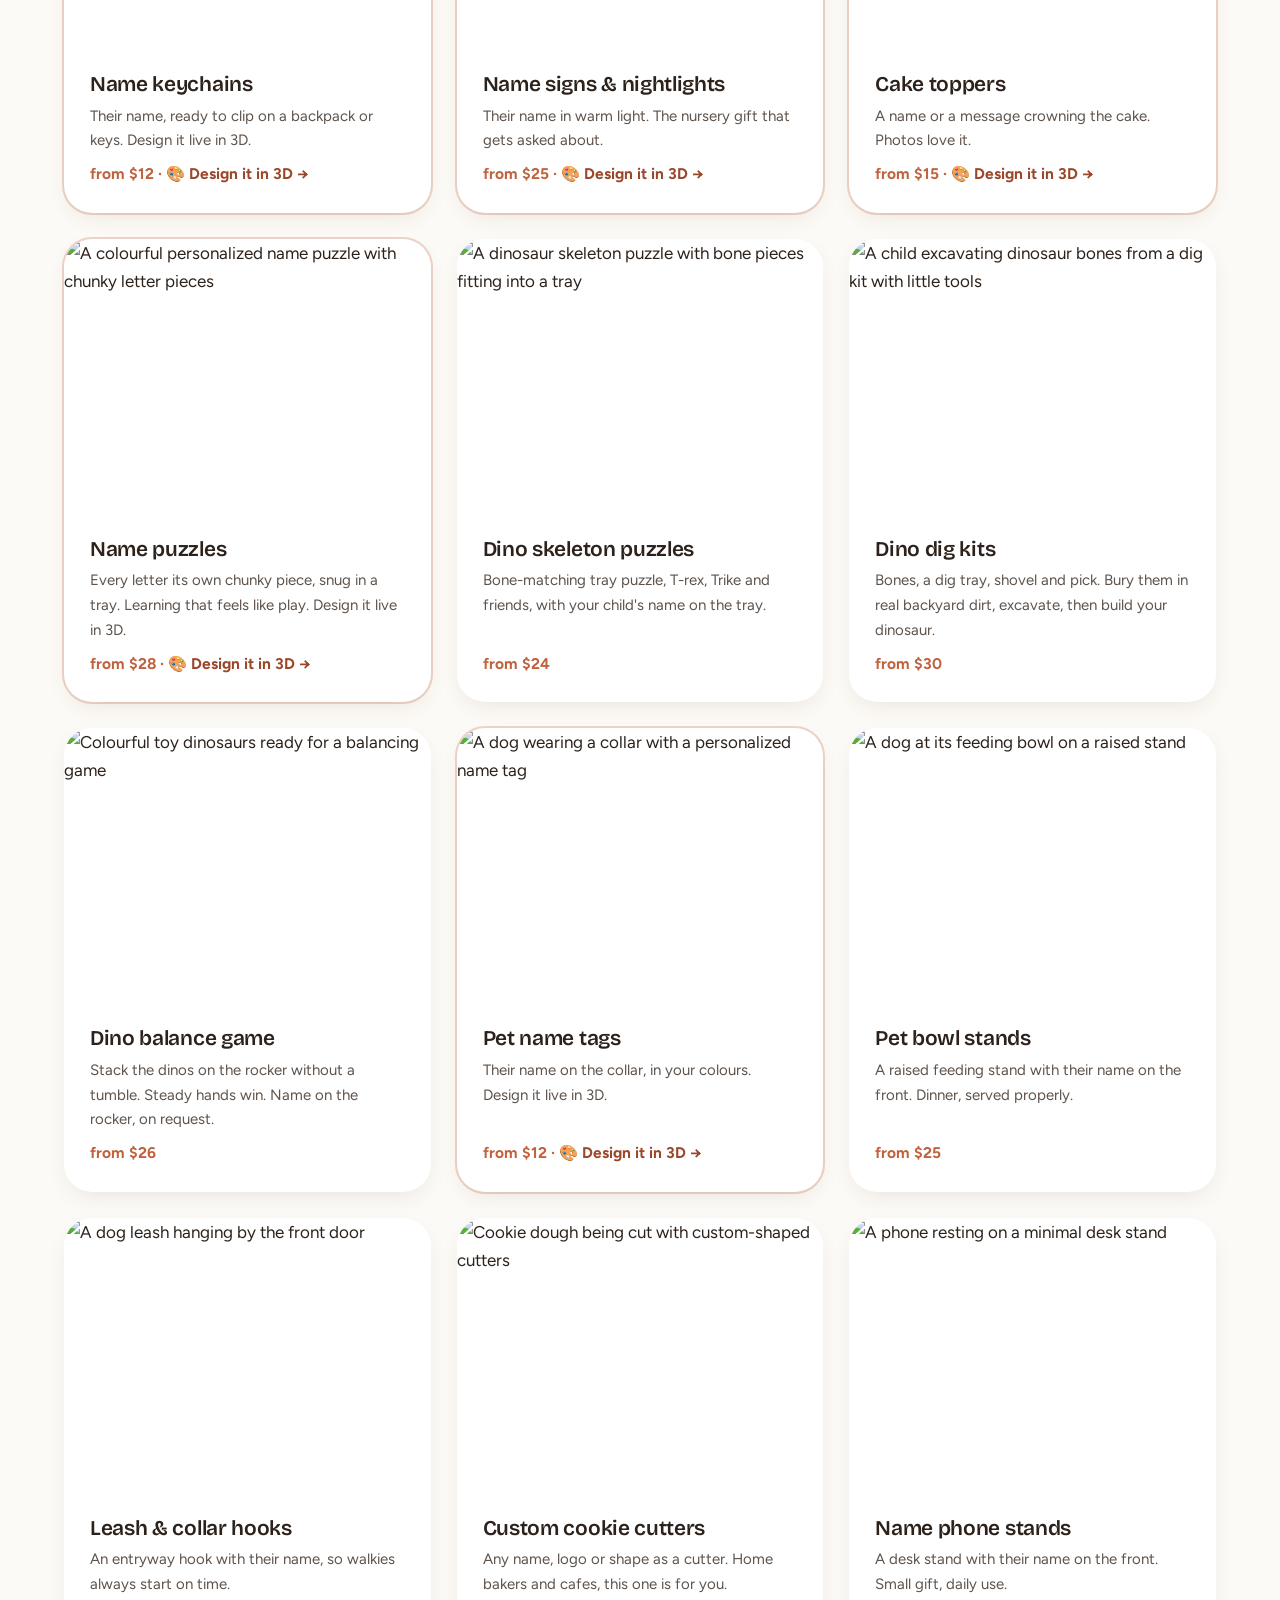
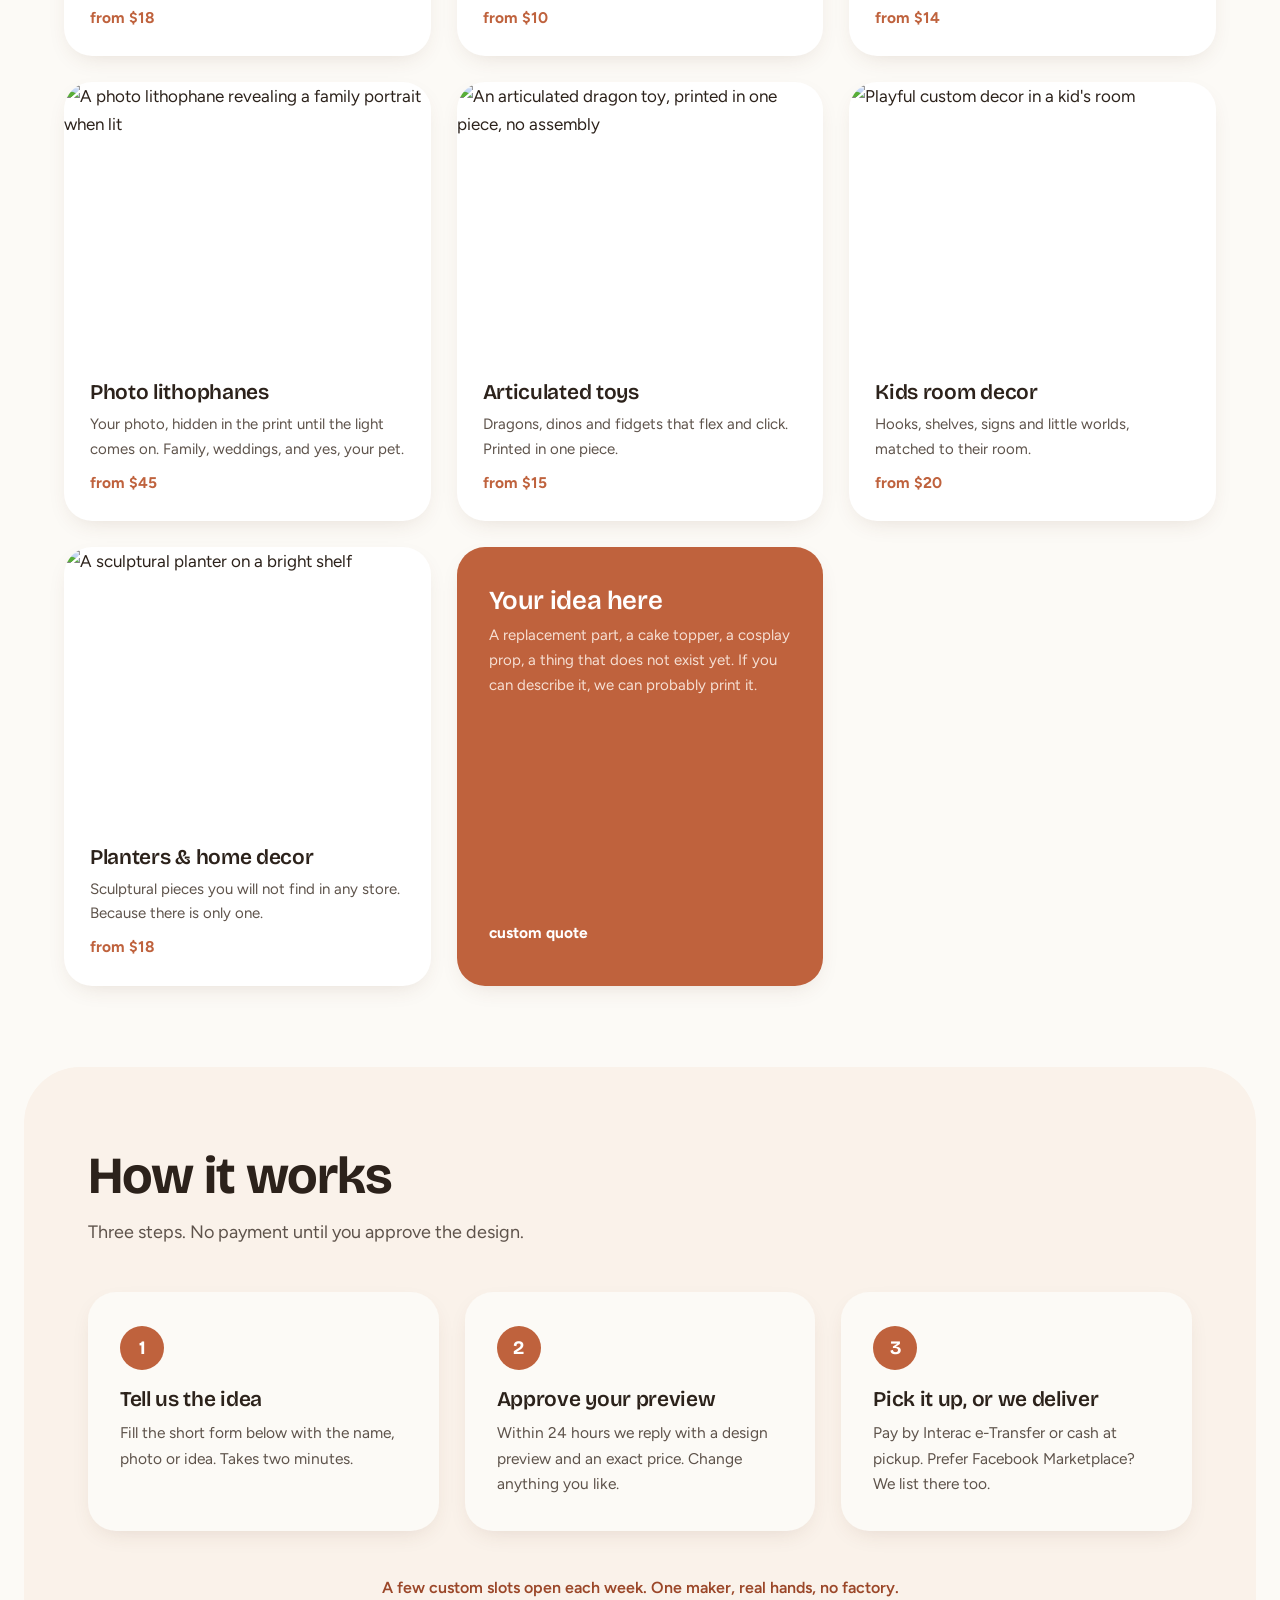
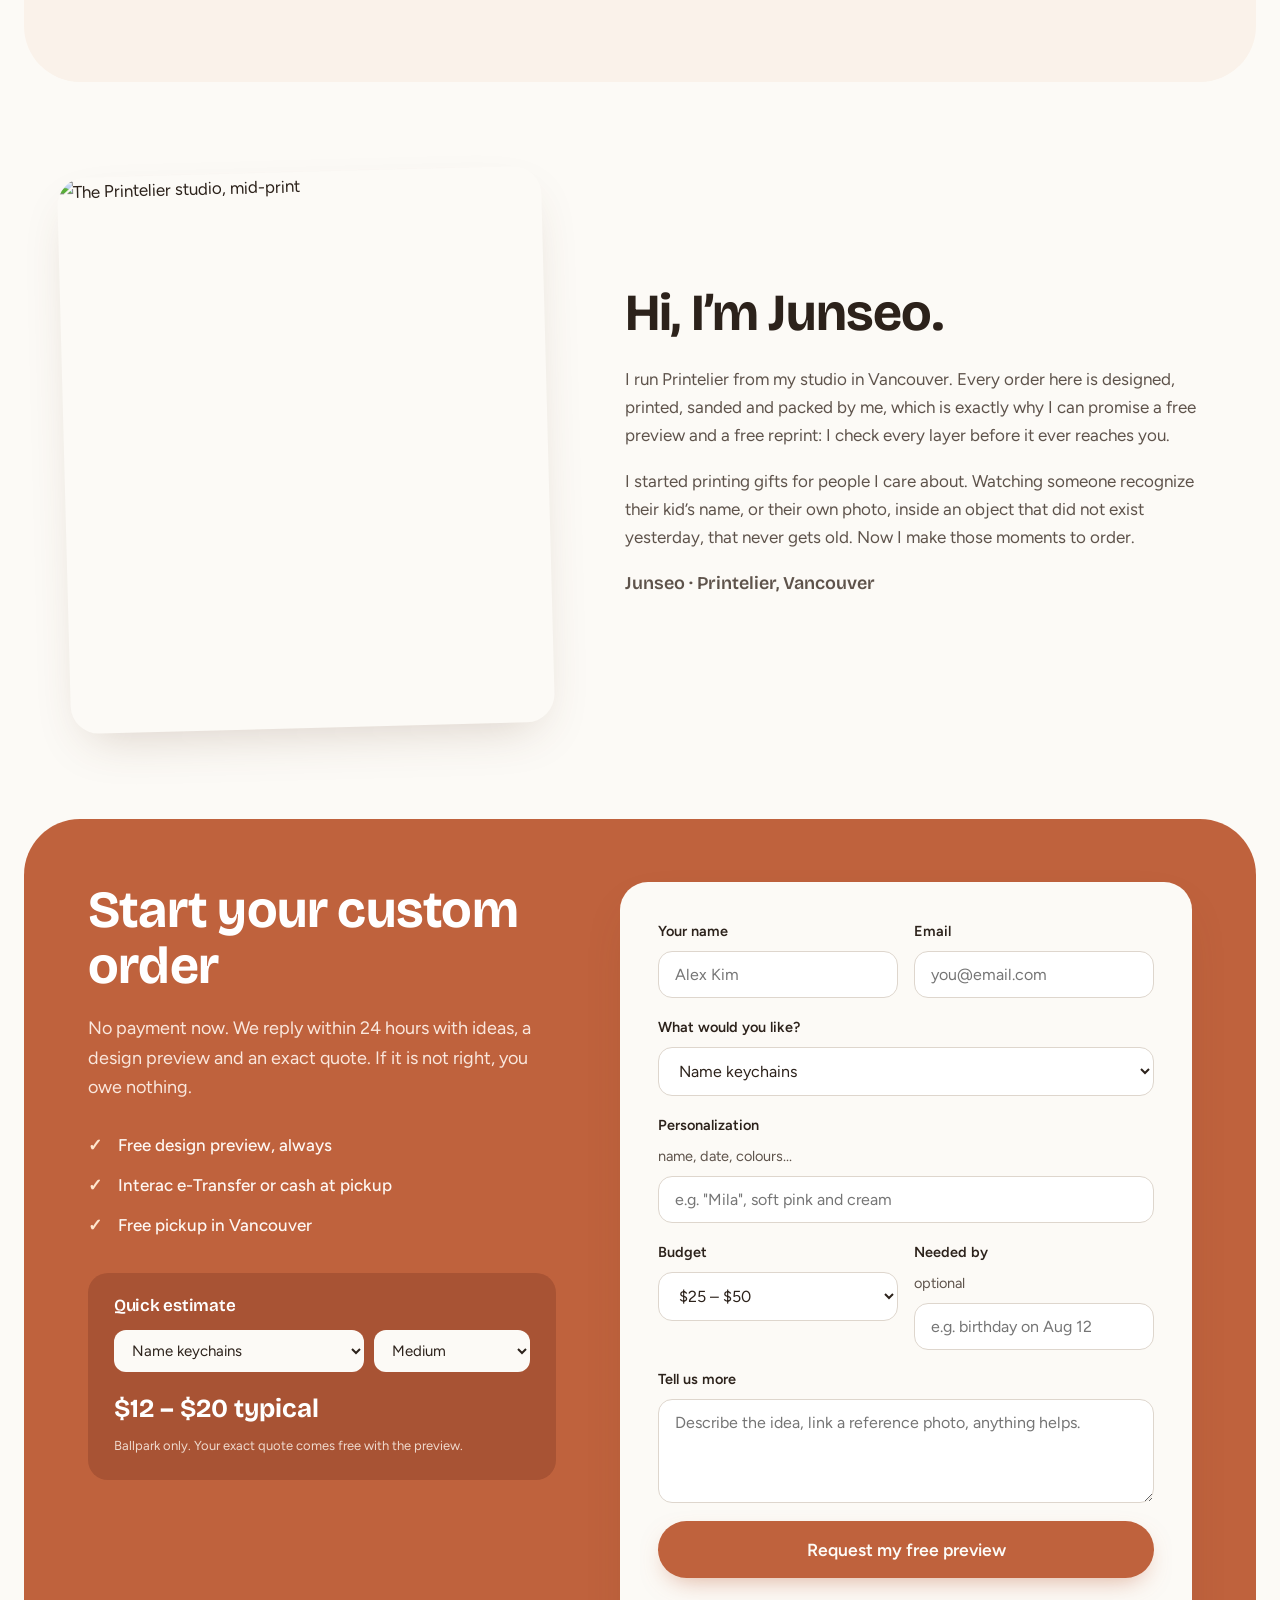
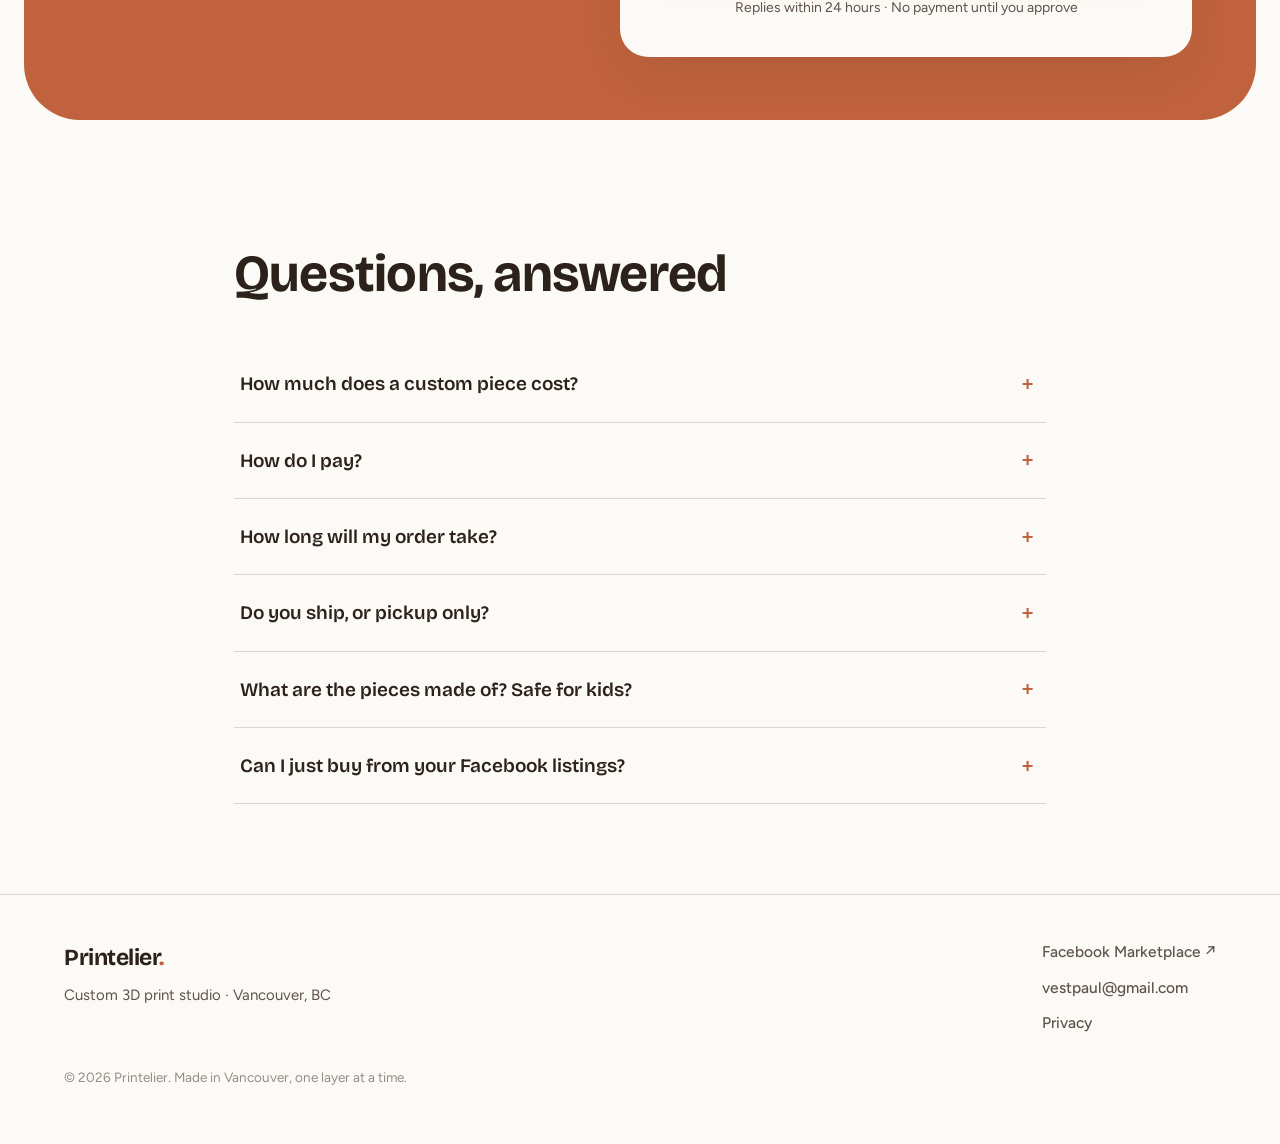
==== commit ed6cfc24: "Add pet line (tags with 3D editor, bowl stands, leash hooks) and category filters Pets fit the brand" ====
--- a/index.html
+++ b/index.html
@@ -120,7 +120,8 @@
     <h2>What we make</h2>
     <p>Every piece starts as a conversation. Here is where most people begin.</p>
   </div>
-  <!-- 제품은 products.json에서 로드 — 커맨드 센터 SITE 페이지에서 추가/수정/가격변경 -->
+  <!-- 제품은 products.json에서 로드 — 관리자에서 추가/수정/가격변경 -->
+  <div class="cat-chips reveal" id="catChips"></div>
   <div class="work-grid" id="workGrid"></div>
 </section>
 
--- a/style.css
+++ b/style.css
@@ -135,6 +135,18 @@
 
 /* ---------- 갤러리 ---------- */
 .work { padding: clamp(30px, 5vh, 60px) 0 clamp(64px, 9vh, 110px); }
+.cat-chips {
+  display: flex; gap: 10px; flex-wrap: wrap;
+  max-width: 1280px; margin: 0 auto 26px; padding: 0 clamp(20px, 5vw, 64px);
+}
+.chip {
+  font-family: var(--body); font-weight: 600; font-size: 15px;
+  padding: 10px 22px; border-radius: 999px; cursor: pointer;
+  background: #fff; color: var(--ink-soft); border: 1.5px solid var(--line);
+  transition: all 0.2s;
+}
+.chip:hover { border-color: var(--clay); color: var(--ink); }
+.chip.on { background: var(--clay); border-color: var(--clay); color: #fff; }
 .work-grid {
   display: grid; grid-template-columns: repeat(auto-fit, minmax(300px, 1fr)); gap: 26px;
   max-width: 1280px; margin: 0 auto; padding: 0 clamp(20px, 5vw, 64px);
@@ -150,6 +162,9 @@
 .card-body { padding: 24px 26px 26px; display: flex; flex-direction: column; gap: 8px; flex: 1; }
 .card-body p { color: var(--ink-soft); font-size: 15px; flex: 1; }
 .price { font-weight: 700; color: var(--clay); font-size: 15.5px; }
+.live-tag { color: var(--clay-deep); }
+.card-live { box-shadow: var(--shadow-sm), 0 0 0 2px oklch(60% 0.13 42 / 0.25); }
+.card-live:hover { box-shadow: var(--shadow), 0 0 0 2.5px var(--clay); }
 .card-idea { background: var(--clay); color: oklch(98% 0.01 60); justify-content: center; }
 .card-idea h3 { color: #fff; font-size: 26px; }
 .card-idea p { color: oklch(92% 0.03 50); }
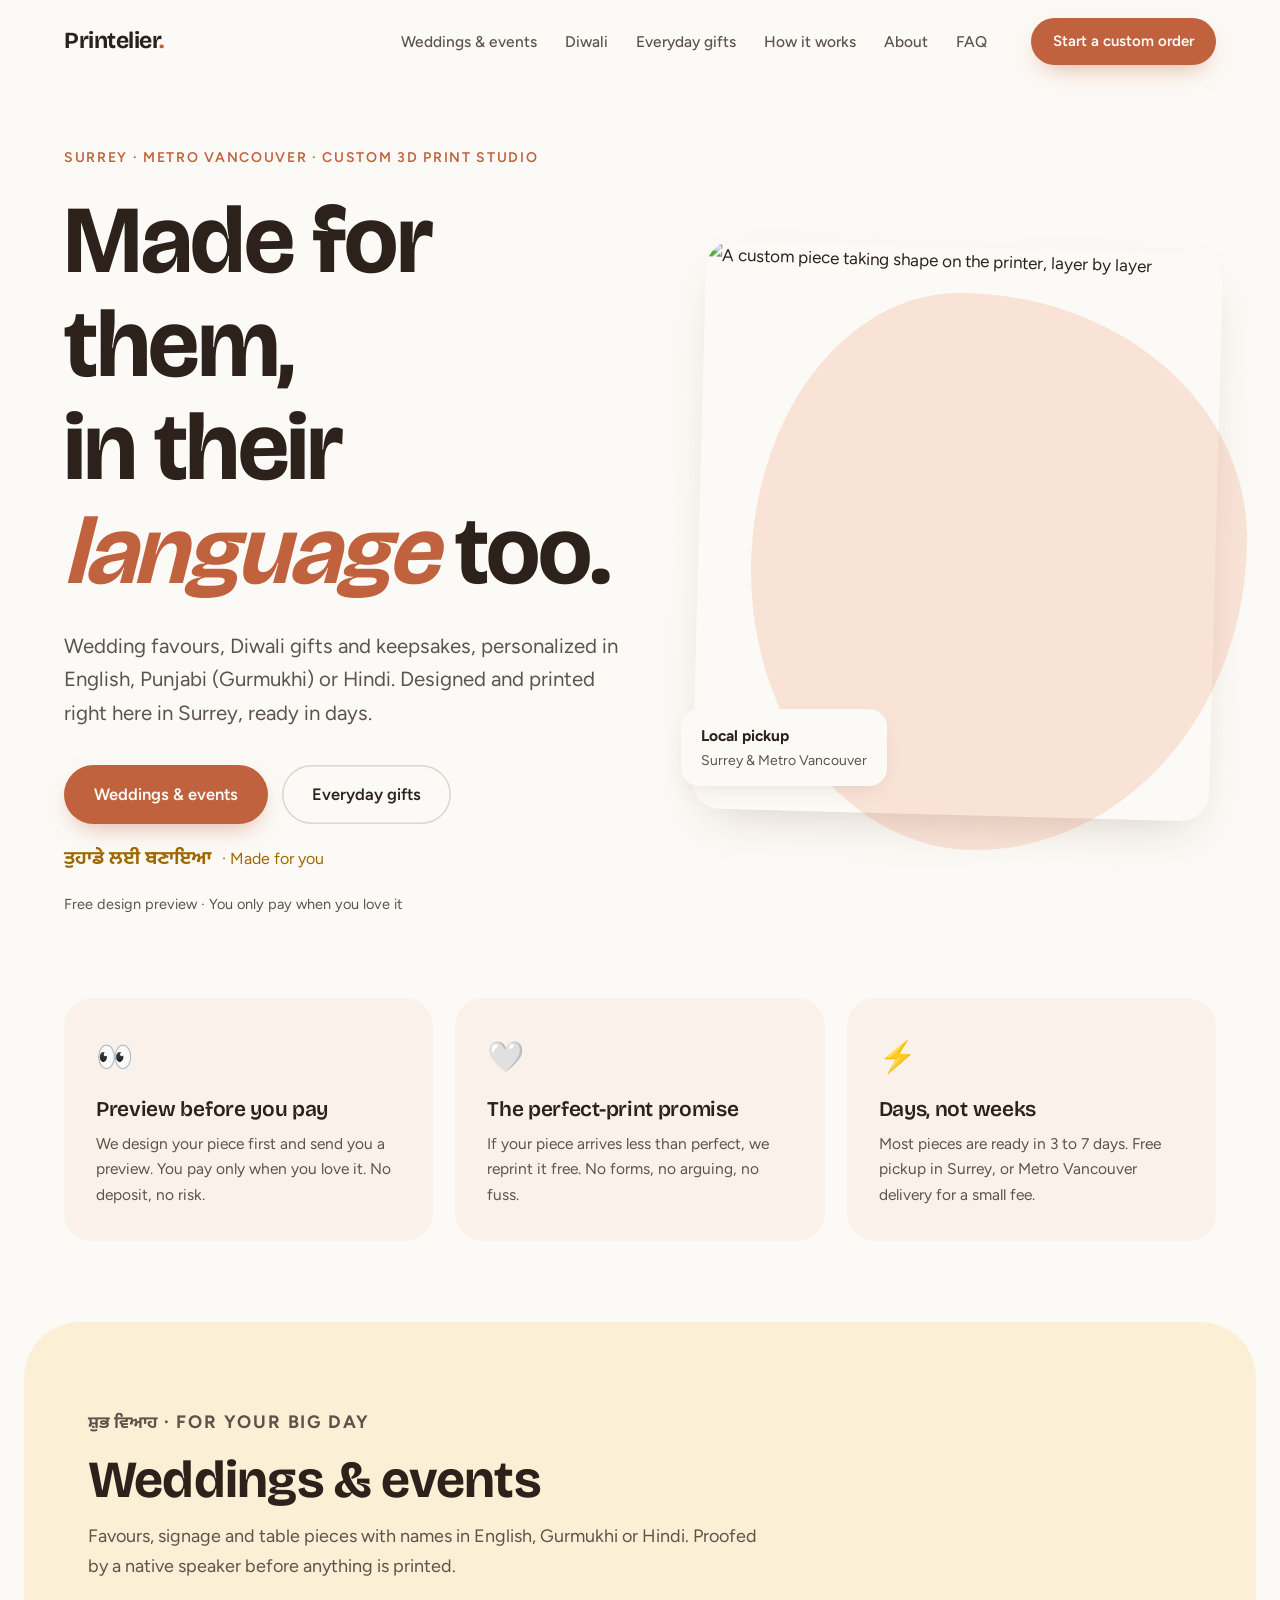
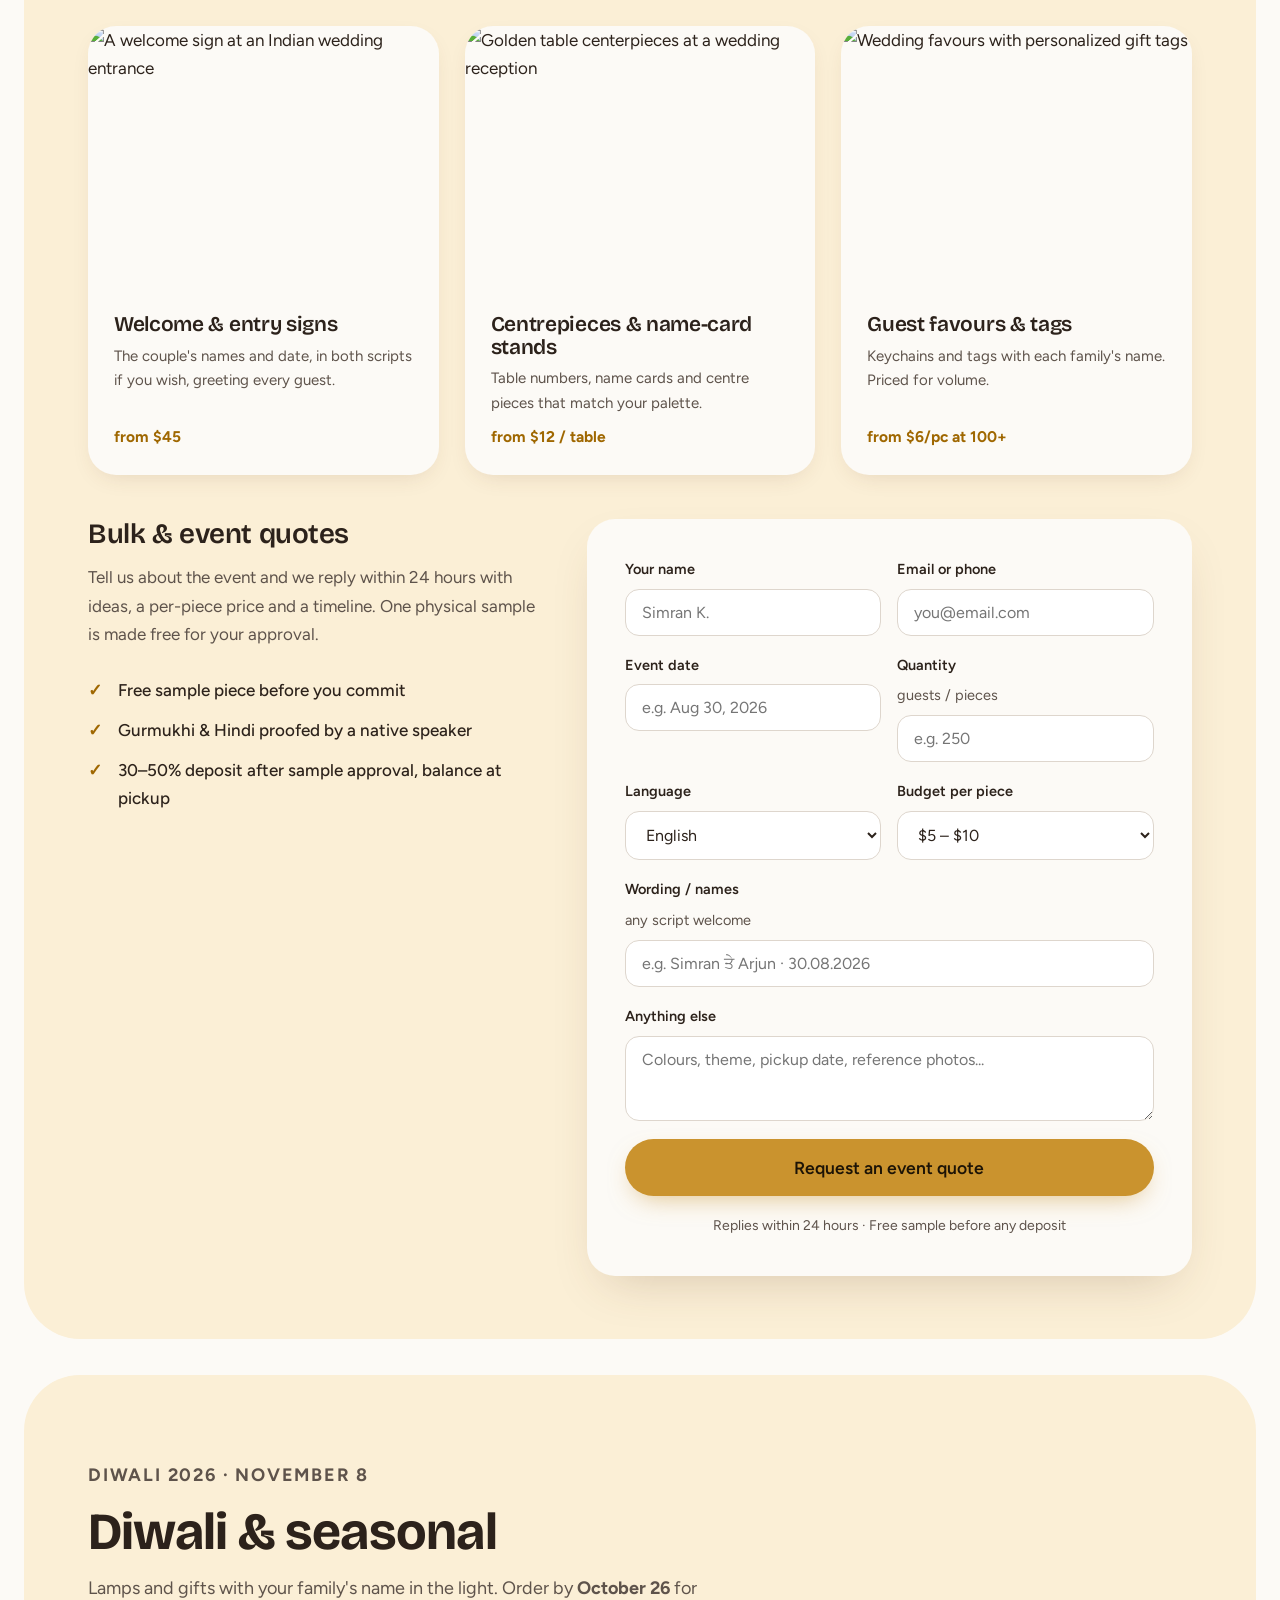
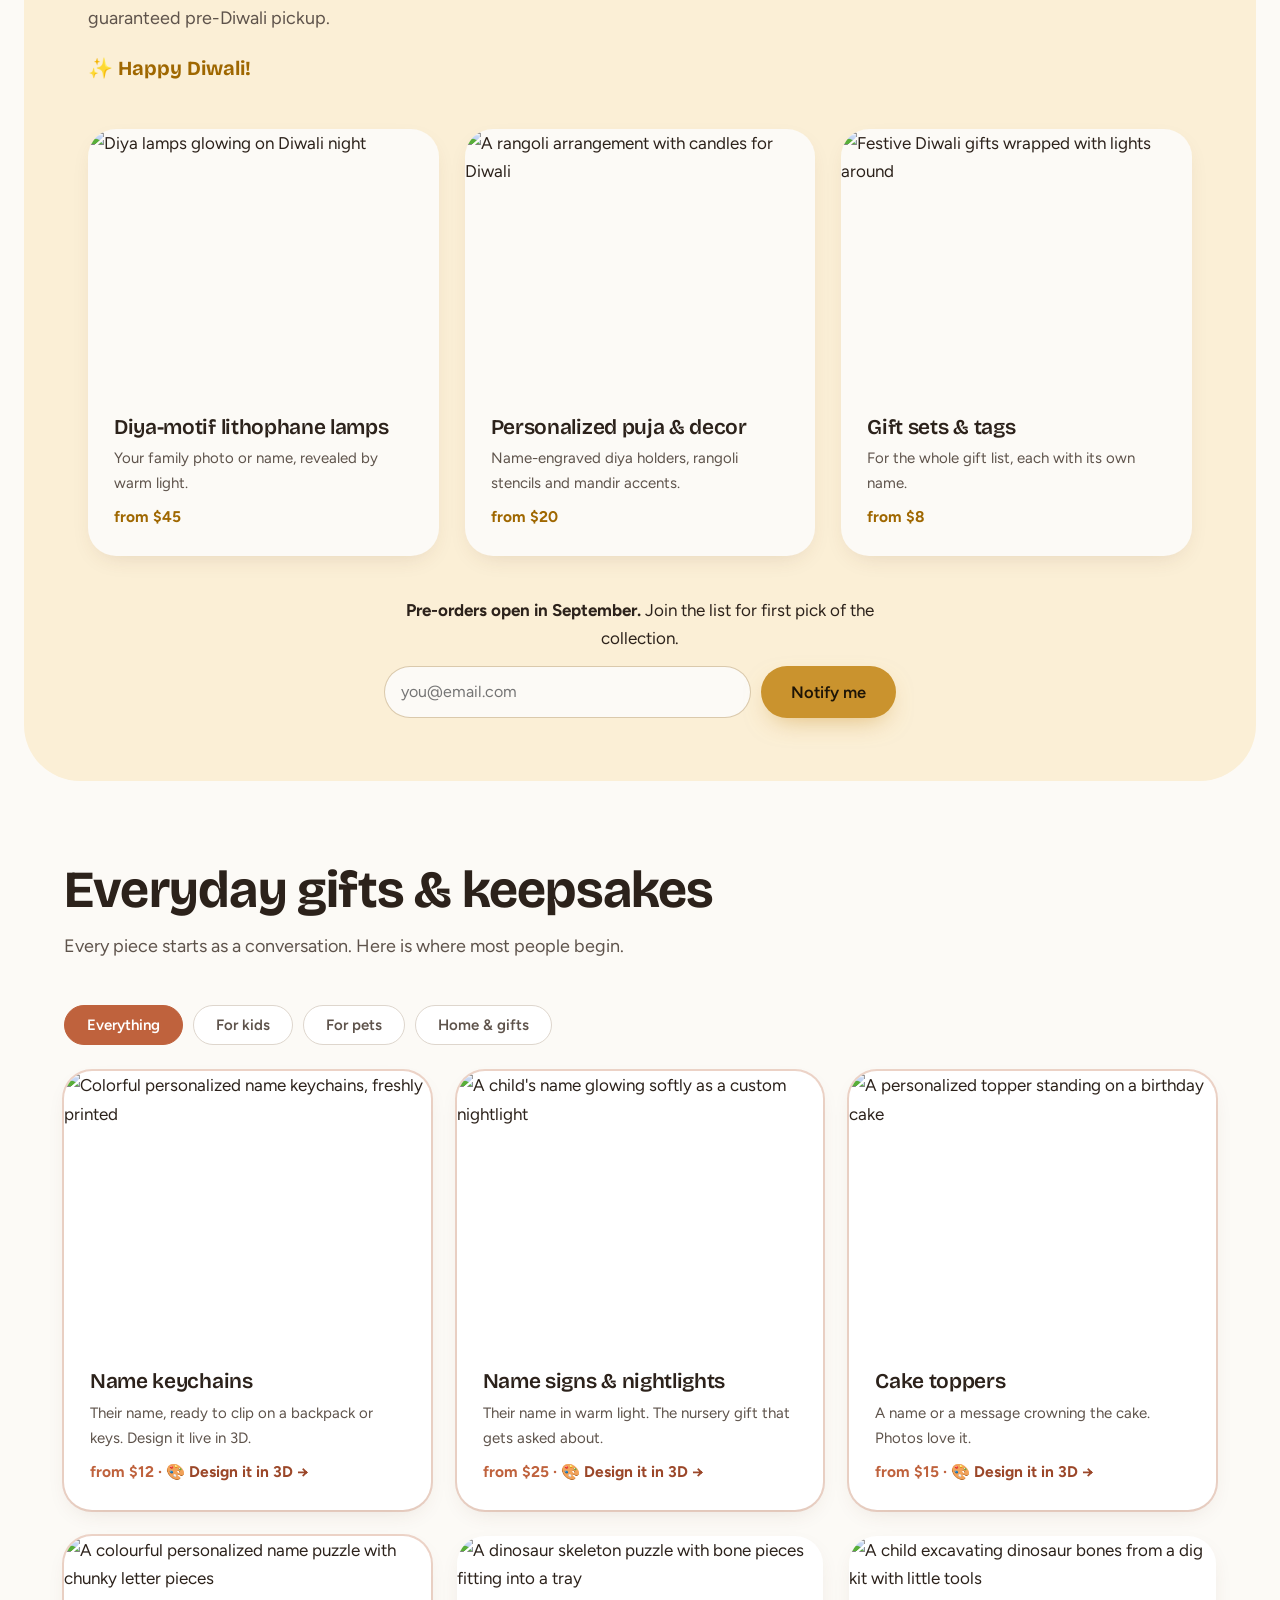
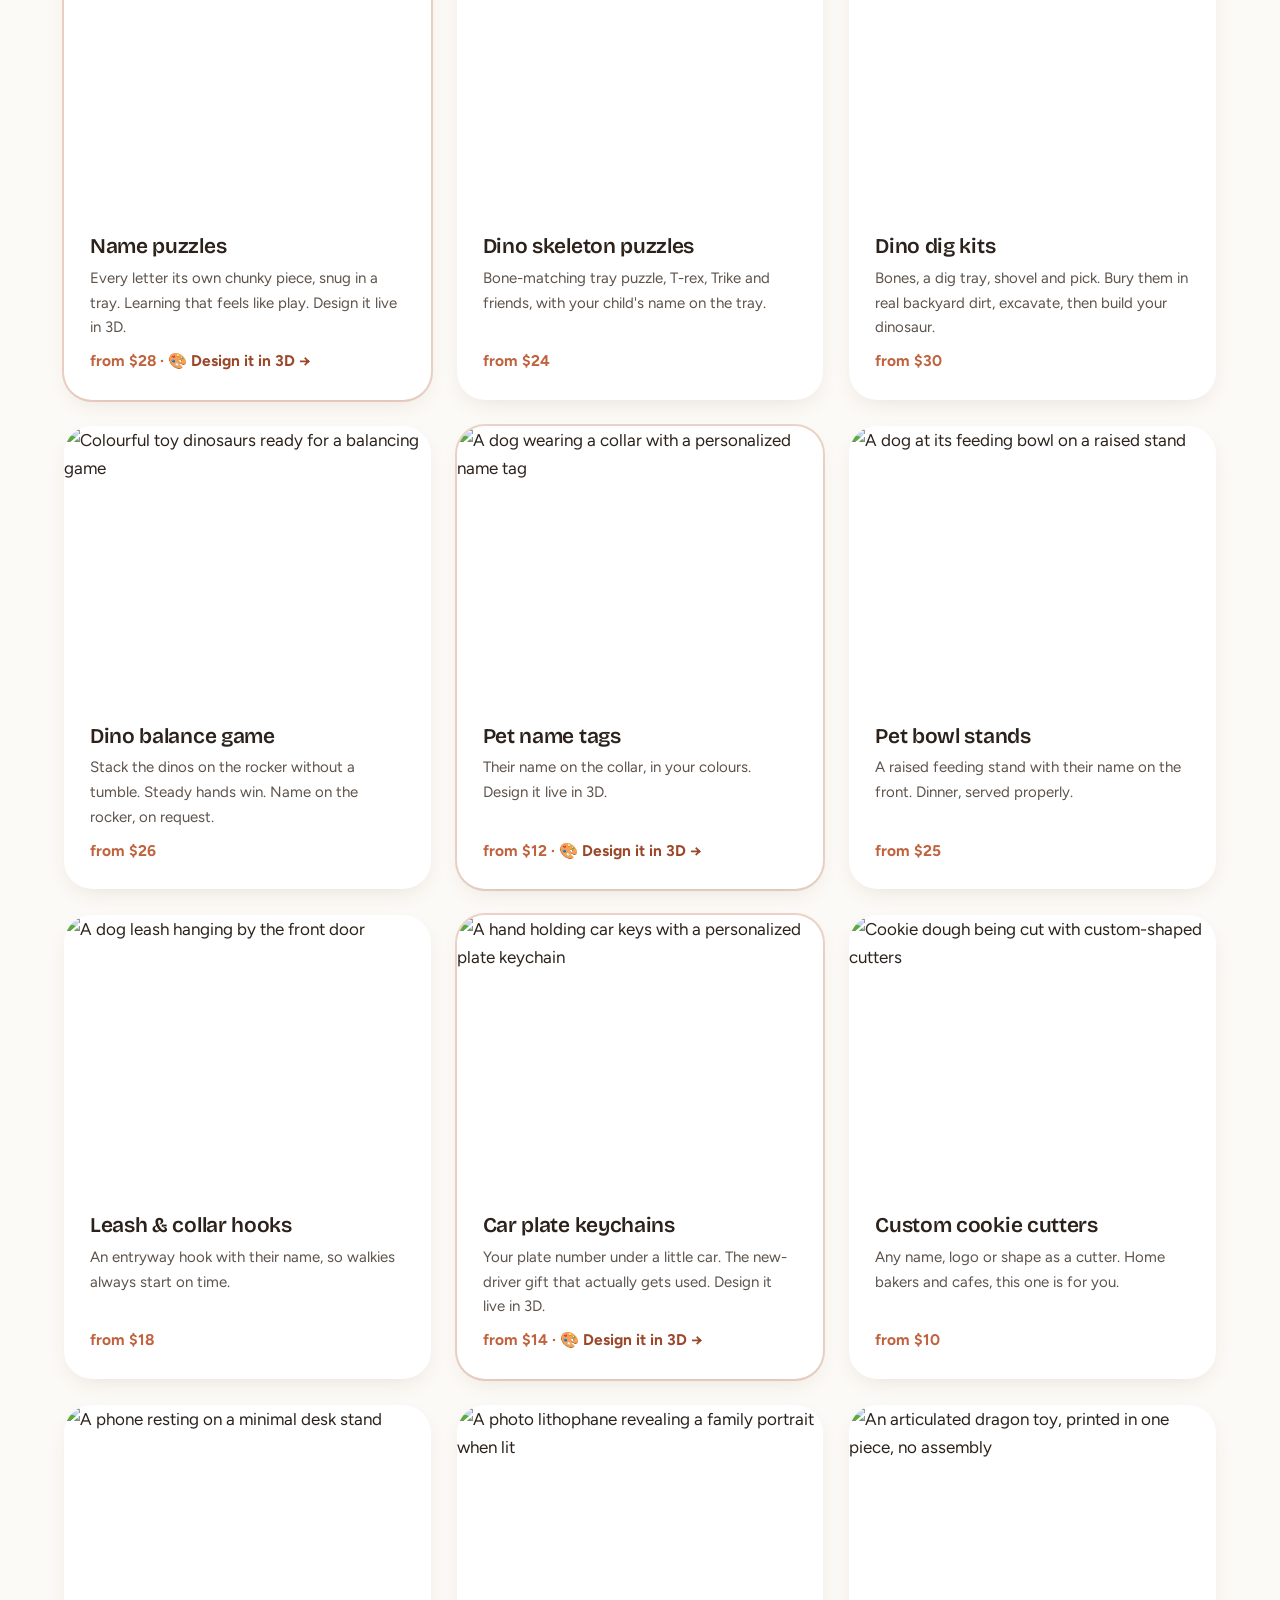
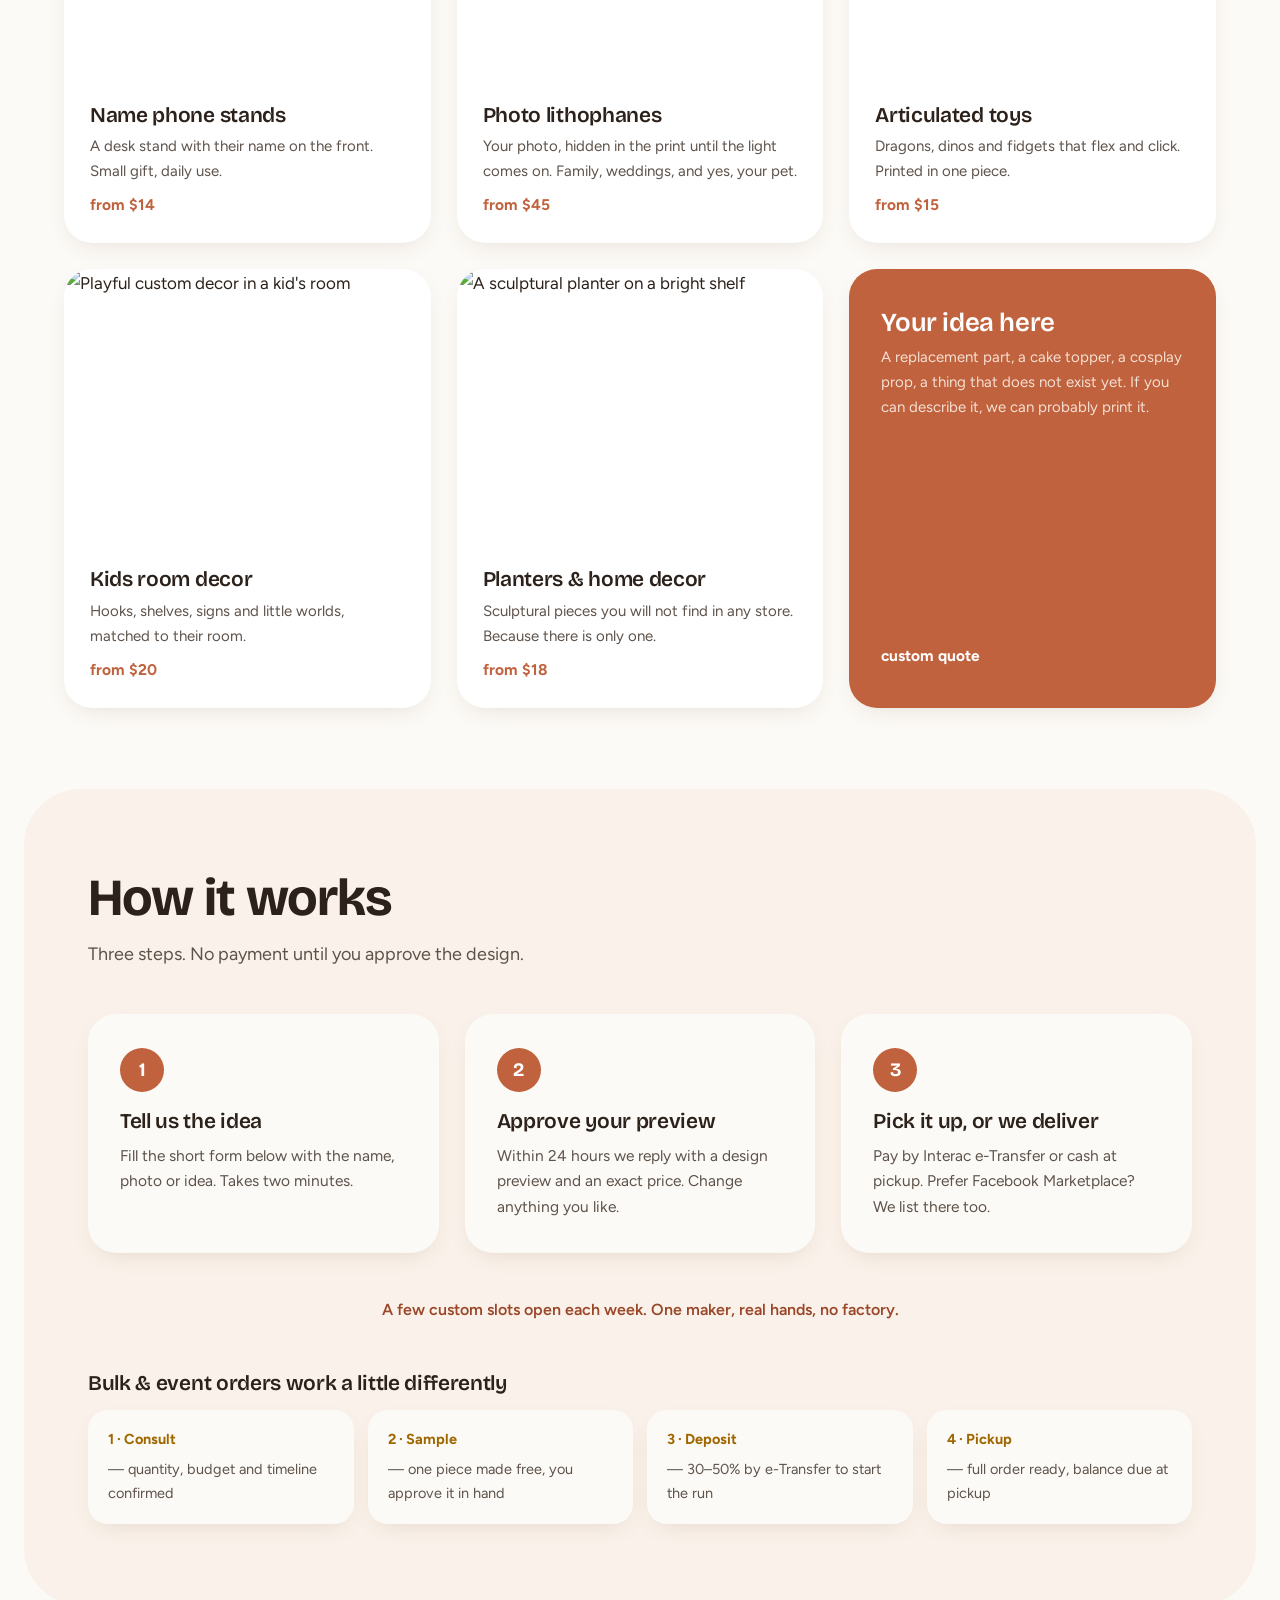
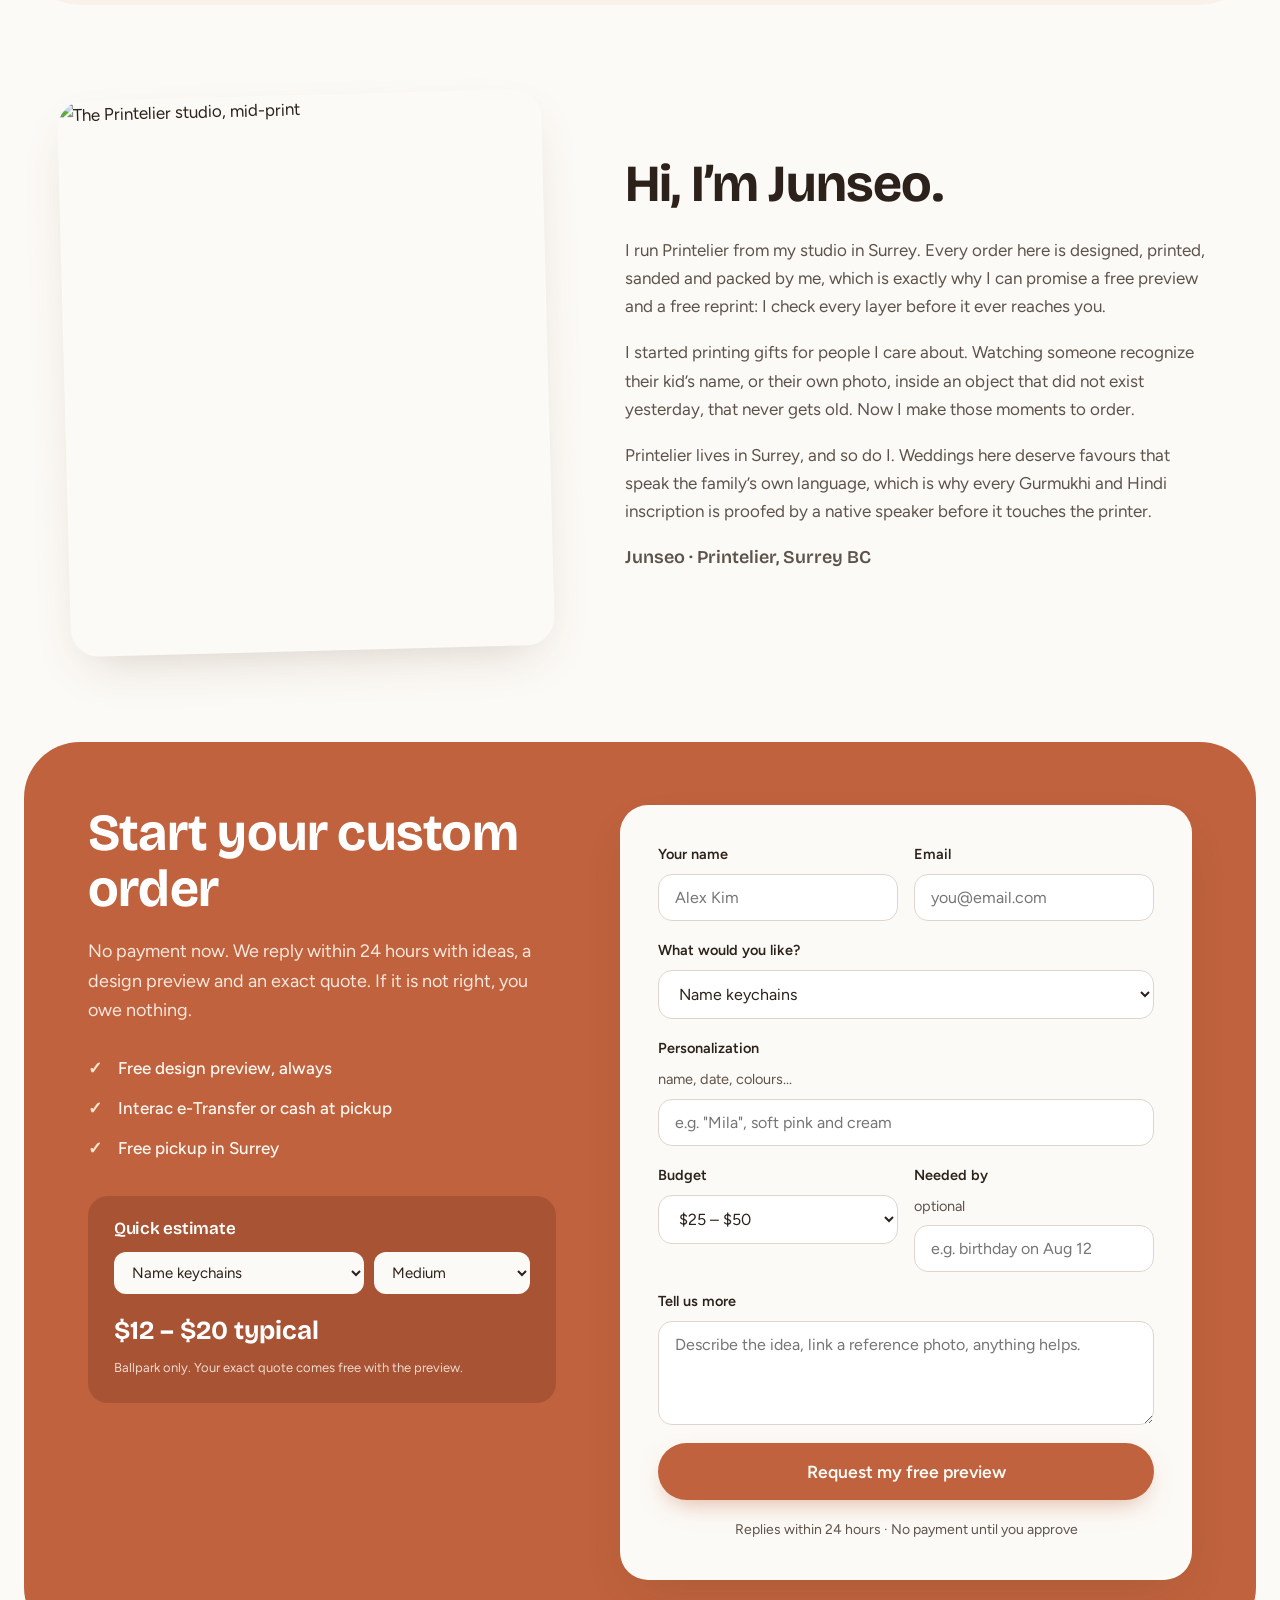
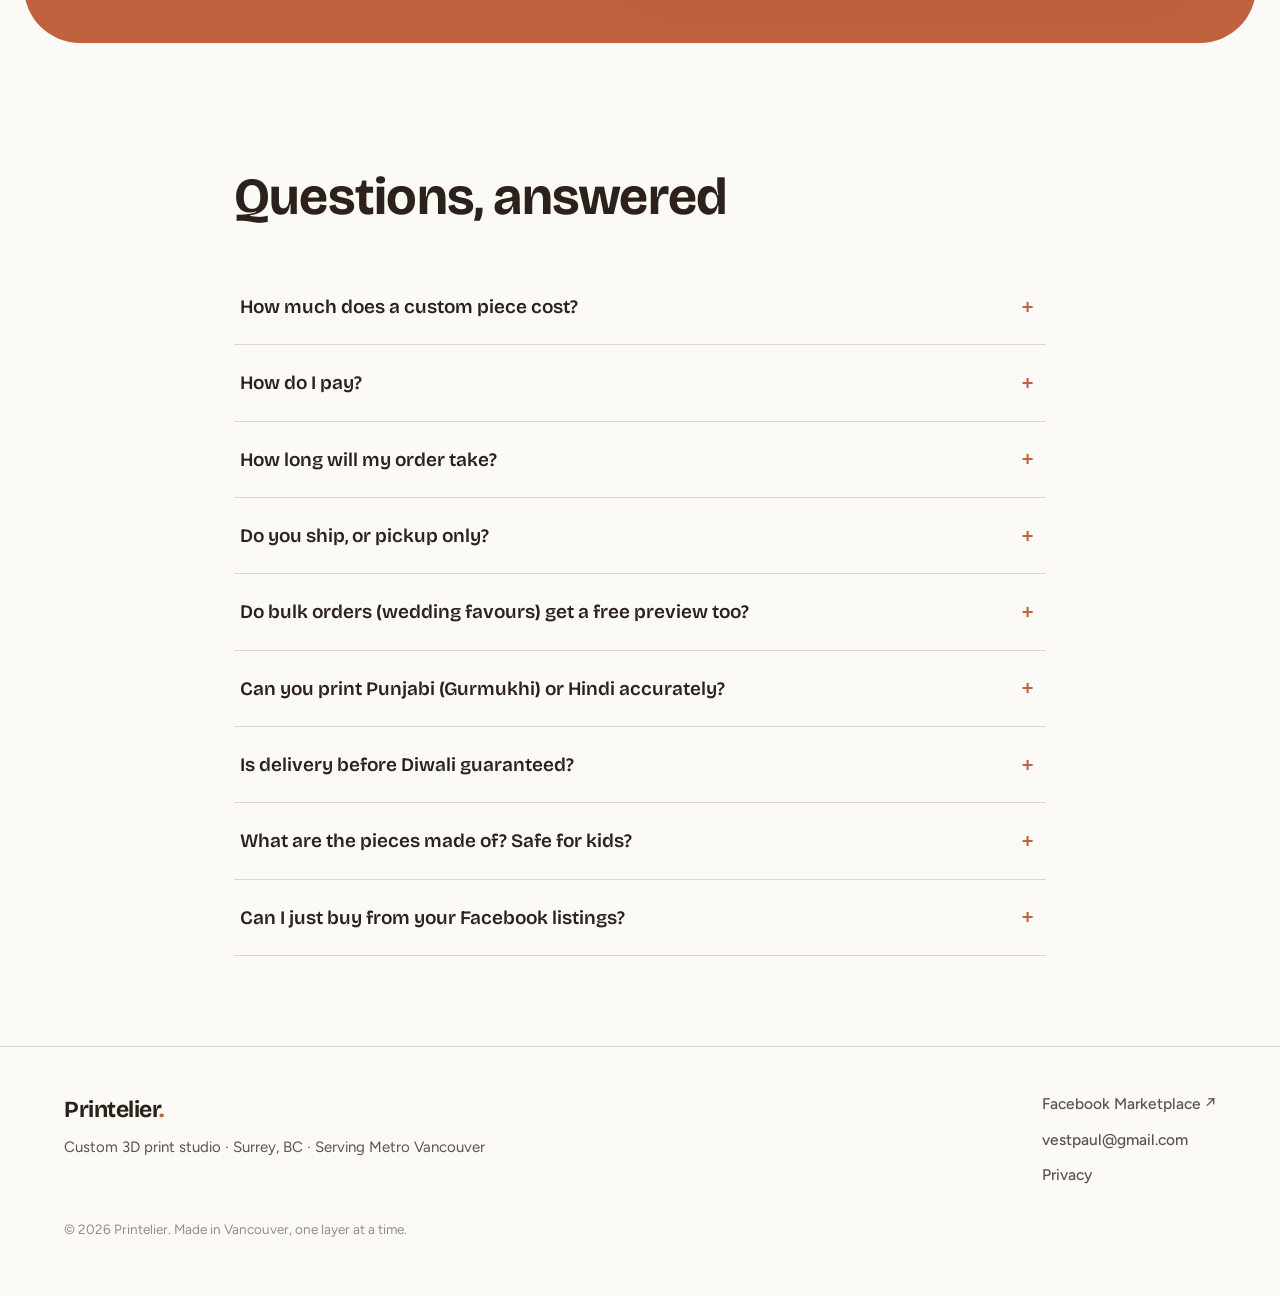
==== commit a7adb04c: "Reposition for Surrey South Asian wedding and Diwali niche New hero (English/Gurmukhi/Hindi personal" ====
--- a/index.html
+++ b/index.html
@@ -3,8 +3,8 @@
 <head>
 <meta charset="UTF-8" />
 <meta name="viewport" content="width=device-width, initial-scale=1.0" />
-<title>Printelier · Custom 3D Print Studio, Vancouver</title>
-<meta name="description" content="One-of-a-kind 3D printed keepsakes, toys and decor, personalized with a name, a photo, a moment. Designed and printed in Vancouver, BC. Free design preview before you pay." />
+<title>Printelier · Punjabi Wedding Favours, Diwali Gifts & Custom 3D Print, Surrey BC</title>
+<meta name="description" content="Sikh and Punjabi wedding favours, Gurmukhi name signs, Diwali gifts and personalized keepsakes. Custom 3D print studio in Surrey, BC, serving Metro Vancouver. Free design preview before you pay." />
 <!-- TODO(준서님): 커스텀 도메인 연결하면 아래 URL을 그 도메인으로 교체 -->
 <link rel="canonical" href="https://rlawnstj06.github.io/printelier/" />
 <meta name="theme-color" content="#c15f3c" />
@@ -13,8 +13,8 @@
 <!-- 소셜 공유 카드 (FB 메시지/포스트에서 링크가 예쁘게 보임 — FB 유입 사업의 필수) -->
 <meta property="og:type" content="website" />
 <meta property="og:url" content="https://rlawnstj06.github.io/printelier/" />
-<meta property="og:title" content="Printelier · Custom 3D Print Studio, Vancouver" />
-<meta property="og:description" content="Personalized 3D printed keepsakes, toys and decor. Free design preview, you only pay when you love it. Local pickup in Vancouver." />
+<meta property="og:title" content="Printelier · Wedding Favours, Diwali Gifts & Custom 3D Print, Surrey" />
+<meta property="og:description" content="Wedding favours and keepsakes personalized in English, Punjabi (Gurmukhi) or Hindi. Free design preview, you only pay when you love it. Made in Surrey, BC." />
 <meta property="og:image" content="https://images.unsplash.com/photo-1642969164999-979483e21601?auto=format&fit=crop&w=1200&q=80" />
 <meta name="twitter:card" content="summary_large_image" />
 
@@ -24,9 +24,10 @@
   "@context": "https://schema.org",
   "@type": "LocalBusiness",
   "name": "Printelier",
-  "description": "Custom 3D print studio in Vancouver, BC. Personalized keepsakes, toys and home decor with free design previews.",
-  "areaServed": "Vancouver, BC",
-  "address": { "@type": "PostalAddress", "addressLocality": "Vancouver", "addressRegion": "BC", "addressCountry": "CA" },
+  "description": "Custom 3D print studio in Surrey, BC. Punjabi and Sikh wedding favours, Gurmukhi name signs, Diwali gifts, and personalized keepsakes with free design previews.",
+  "areaServed": ["Surrey, BC", "Metro Vancouver"],
+  "address": { "@type": "PostalAddress", "addressLocality": "Surrey", "addressRegion": "BC", "addressCountry": "CA" },
+  "keywords": "Punjabi wedding favours Surrey, Sikh wedding return gifts Vancouver, Gurmukhi name sign custom, Diwali gift Surrey custom, custom 3D print Surrey BC",
   "email": "vestpaul@gmail.com",
   "priceRange": "$15-$100",
   "founder": { "@type": "Person", "name": "Junseo" }
@@ -40,7 +41,10 @@
     { "@type": "Question", "name": "How much does a custom 3D printed piece cost?", "acceptedAnswer": { "@type": "Answer", "text": "Most pieces land between $15 and $60. Larger or intricate work can be more. You always get an exact price with your free design preview, before any payment." } },
     { "@type": "Question", "name": "How do I pay?", "acceptedAnswer": { "@type": "Answer", "text": "Interac e-Transfer once you approve your preview, or cash at pickup. Purchases can also be completed on Facebook Marketplace." } },
     { "@type": "Question", "name": "How long does a custom order take?", "acceptedAnswer": { "@type": "Answer", "text": "Most pieces are designed, printed and finished within 3 to 7 days." } },
-    { "@type": "Question", "name": "Do you ship or is it pickup only?", "acceptedAnswer": { "@type": "Answer", "text": "Free pickup in Vancouver, local delivery for a small fee, and shipping anywhere in Canada via Canada Post at cost." } }
+    { "@type": "Question", "name": "Do you ship or is it pickup only?", "acceptedAnswer": { "@type": "Answer", "text": "Free pickup in Surrey, delivery around Metro Vancouver for a small fee, and shipping anywhere in Canada via Canada Post at cost." } },
+    { "@type": "Question", "name": "Do bulk wedding favour orders get a free preview too?", "acceptedAnswer": { "@type": "Answer", "text": "One physical sample is made free for your approval. Full production runs of 50 or more require a 30 to 50 percent deposit after the sample is approved, with the balance due at pickup." } },
+    { "@type": "Question", "name": "Can you print names accurately in Punjabi (Gurmukhi) or Hindi?", "acceptedAnswer": { "@type": "Answer", "text": "Yes. Every Gurmukhi or Devanagari inscription is proofed by a native speaker before printing, and you approve the exact preview before anything is made." } },
+    { "@type": "Question", "name": "Is delivery before Diwali guaranteed?", "acceptedAnswer": { "@type": "Answer", "text": "Orders placed by the last week of October are guaranteed ready before Diwali. Pre-orders open in September." } }
   ]
 }
 </script>
@@ -52,7 +56,7 @@
 
 <link rel="preconnect" href="https://fonts.googleapis.com" />
 <link rel="preconnect" href="https://fonts.gstatic.com" crossorigin />
-<link href="https://fonts.googleapis.com/css2?family=Bricolage+Grotesque:opsz,wght@12..96,500;12..96,600;12..96,700&family=Figtree:wght@400;500;600;700&display=swap" rel="stylesheet" />
+<link href="https://fonts.googleapis.com/css2?family=Bricolage+Grotesque:opsz,wght@12..96,500;12..96,600;12..96,700&family=Figtree:wght@400;500;600;700&family=Noto+Sans+Gurmukhi:wght@500;700&family=Noto+Sans+Devanagari:wght@500&display=swap" rel="stylesheet" />
 <link rel="stylesheet" href="style.css" />
 </head>
 <body>
@@ -60,7 +64,9 @@
 <nav id="nav">
   <a class="wordmark" href="#top">Printelier<span>.</span></a>
   <div class="nav-links">
-    <a href="#work">What we make</a>
+    <a href="#weddings">Weddings &amp; events</a>
+    <a href="#diwali">Diwali</a>
+    <a href="#work">Everyday gifts</a>
     <a href="#how">How it works</a>
     <a href="#maker">About</a>
     <a href="#faq">FAQ</a>
@@ -71,17 +77,19 @@
 <!-- ============ HERO ============ -->
 <header class="hero" id="top">
   <div class="hero-copy reveal">
-    <p class="eyebrow">Vancouver, BC · Custom 3D print studio</p>
-    <h1>Made just<br />for <em>them</em>.</h1>
+    <p class="eyebrow">Surrey · Metro Vancouver · Custom 3D print studio</p>
+    <h1>Made for them,<br />in their <em>language</em> too.</h1>
     <p class="lede">
-      One-of-a-kind keepsakes, toys and decor, personalized with a name,
-      a photo, a moment. Designed and 3D printed here in Vancouver,
-      ready in days.
+      Wedding favours, Diwali gifts and keepsakes, personalized in
+      English, Punjabi (Gurmukhi) or Hindi. Designed and printed
+      right here in Surrey, ready in days.
     </p>
     <div class="hero-cta">
-      <a class="btn btn-primary" href="#order">Start a custom order</a>
-      <a class="btn btn-ghost" href="#work">See what we make</a>
-    </div>
+      <a class="btn btn-primary" href="#weddings">Weddings &amp; events</a>
+      <a class="btn btn-ghost" href="#work">Everyday gifts</a>
+    </div>
+    <!-- TODO(준서님): 아래 구르무키 문구는 인쇄/홍보 전에 반드시 펀자비 원어민 검수 받으세요 -->
+    <p class="hero-pa"><span class="pa">ਤੁਹਾਡੇ ਲਈ ਬਣਾਇਆ</span> · Made for you</p>
     <p class="hero-note">Free design preview · You only pay when you love it</p>
   </div>
   <div class="hero-visual reveal">
@@ -90,7 +98,7 @@
          alt="A custom piece taking shape on the printer, layer by layer" />
     <div class="hero-badge">
       <strong>Local pickup</strong>
-      <span>Vancouver &amp; nearby</span>
+      <span>Surrey &amp; Metro Vancouver</span>
     </div>
   </div>
 </header>
@@ -110,14 +118,152 @@
   <div class="promise reveal">
     <div class="promise-icon">⚡</div>
     <h3>Days, not weeks</h3>
-    <p>Most pieces are ready in 3 to 7 days. Free pickup in Vancouver, or delivery for a small fee.</p>
-  </div>
+    <p>Most pieces are ready in 3 to 7 days. Free pickup in Surrey, or Metro Vancouver delivery for a small fee.</p>
+  </div>
+</section>
+
+<!-- ============ WEDDINGS & EVENTS (핵심 랜딩) ============ -->
+<section class="weddings gold-section" id="weddings">
+  <div class="section-head reveal">
+    <p class="kicker"><span class="pa">ਸ਼ੁਭ ਵਿਆਹ</span> · For your big day</p>
+    <h2>Weddings &amp; events</h2>
+    <p>Favours, signage and table pieces with names in English, Gurmukhi or Hindi. Proofed by a native speaker before anything is printed.</p>
+  </div>
+  <div class="work-grid">
+    <div class="card reveal">
+      <img src="https://images.unsplash.com/photo-1740417354341-01f81083f511?auto=format&fit=crop&w=900&q=80" alt="A welcome sign at an Indian wedding entrance" loading="lazy" decoding="async" />
+      <div class="card-body">
+        <h3>Welcome &amp; entry signs</h3>
+        <p>The couple's names and date, in both scripts if you wish, greeting every guest.</p>
+        <span class="price gold">from $45</span>
+      </div>
+    </div>
+    <div class="card reveal">
+      <img src="https://images.unsplash.com/photo-1742868482650-b6f3e3cbf92b?auto=format&fit=crop&w=900&q=80" alt="Golden table centerpieces at a wedding reception" loading="lazy" decoding="async" />
+      <div class="card-body">
+        <h3>Centrepieces &amp; name-card stands</h3>
+        <p>Table numbers, name cards and centre pieces that match your palette.</p>
+        <span class="price gold">from $12 / table</span>
+      </div>
+    </div>
+    <div class="card reveal">
+      <img src="https://images.unsplash.com/photo-1515946738961-28a17c60164a?auto=format&fit=crop&w=900&q=80" alt="Wedding favours with personalized gift tags" loading="lazy" decoding="async" />
+      <div class="card-body">
+        <h3>Guest favours &amp; tags</h3>
+        <p>Keychains and tags with each family's name. Priced for volume.</p>
+        <span class="price gold">from $6/pc at 100+</span>
+      </div>
+    </div>
+  </div>
+
+  <div class="bulk-wrap reveal">
+    <div class="bulk-copy">
+      <h3>Bulk &amp; event quotes</h3>
+      <p>Tell us about the event and we reply within 24 hours with ideas, a per-piece price and a timeline. One physical sample is made free for your approval.</p>
+      <ul class="order-points dark">
+        <li>Free sample piece before you commit</li>
+        <li>Gurmukhi &amp; Hindi proofed by a native speaker</li>
+        <li>30&ndash;50% deposit after sample approval, balance at pickup</li>
+      </ul>
+    </div>
+    <!-- 대량주문 전용 폼 (단품 폼과 분리) -->
+    <form class="order-form ajax-form reveal" id="bulkForm" action="https://formspree.io/f/YOUR_FORM_ID" method="POST" data-subject="Bulk/event quote - Printelier">
+      <input type="hidden" name="form_type" value="bulk-event" />
+      <div class="field-row">
+        <label>Your name
+          <input type="text" name="name" required placeholder="Simran K." />
+        </label>
+        <label>Email or phone
+          <input type="text" name="contact" required placeholder="you@email.com" />
+        </label>
+      </div>
+      <div class="field-row">
+        <label>Event date
+          <input type="text" name="event_date" required placeholder="e.g. Aug 30, 2026" />
+        </label>
+        <label>Quantity <span class="optional">guests / pieces</span>
+          <input type="text" name="quantity" required placeholder="e.g. 250" />
+        </label>
+      </div>
+      <div class="field-row">
+        <label>Language
+          <select name="language">
+            <option>English</option>
+            <option>Punjabi (Gurmukhi)</option>
+            <option>Hindi</option>
+            <option>Mixed / other</option>
+          </select>
+        </label>
+        <label>Budget per piece
+          <select name="budget_per_piece">
+            <option>Under $5</option>
+            <option selected>$5 – $10</option>
+            <option>$10 – $20</option>
+            <option>$20+</option>
+          </select>
+        </label>
+      </div>
+      <label>Wording / names <span class="optional">any script welcome</span>
+        <input type="text" name="wording" placeholder="e.g. Simran ਤੇ Arjun · 30.08.2026" />
+      </label>
+      <label>Anything else
+        <textarea name="details" rows="3" placeholder="Colours, theme, pickup date, reference photos..."></textarea>
+      </label>
+      <button class="btn btn-gold btn-full" type="submit">Request an event quote</button>
+      <p class="form-note">Replies within 24 hours · Free sample before any deposit</p>
+    </form>
+  </div>
+</section>
+
+<!-- ============ DIWALI & SEASONAL ============ -->
+<section class="diwali gold-section" id="diwali">
+  <div class="section-head reveal">
+    <p class="kicker">Diwali 2026 · November 8</p>
+    <h2>Diwali &amp; seasonal</h2>
+    <p>Lamps and gifts with your family's name in the light. Order by <b>October 26</b> for guaranteed pre-Diwali pickup.</p>
+    <div class="countdown" id="diwaliCountdown"></div>
+  </div>
+  <div class="work-grid">
+    <div class="card reveal">
+      <img src="https://images.unsplash.com/photo-1605292356183-a77d0a9c9d1d?auto=format&fit=crop&w=900&q=80" alt="Diya lamps glowing on Diwali night" loading="lazy" decoding="async" />
+      <div class="card-body">
+        <h3>Diya-motif lithophane lamps</h3>
+        <p>Your family photo or name, revealed by warm light.</p>
+        <span class="price gold">from $45</span>
+      </div>
+    </div>
+    <div class="card reveal">
+      <img src="https://images.unsplash.com/photo-1635192592106-77a5aacbe1a3?auto=format&fit=crop&w=900&q=80" alt="A rangoli arrangement with candles for Diwali" loading="lazy" decoding="async" />
+      <div class="card-body">
+        <h3>Personalized puja &amp; decor</h3>
+        <p>Name-engraved diya holders, rangoli stencils and mandir accents.</p>
+        <span class="price gold">from $20</span>
+      </div>
+    </div>
+    <div class="card reveal">
+      <img src="https://images.unsplash.com/photo-1577083753695-e010191bacb5?auto=format&fit=crop&w=900&q=80" alt="Festive Diwali gifts wrapped with lights around" loading="lazy" decoding="async" />
+      <div class="card-body">
+        <h3>Gift sets &amp; tags</h3>
+        <p>For the whole gift list, each with its own name.</p>
+        <span class="price gold">from $8</span>
+      </div>
+    </div>
+  </div>
+  <form class="waitlist ajax-form reveal" id="waitlistForm" action="https://formspree.io/f/YOUR_FORM_ID" method="POST" data-subject="Diwali pre-order waitlist - Printelier">
+    <input type="hidden" name="form_type" value="diwali-waitlist" />
+    <p><b>Pre-orders open in September.</b> Join the list for first pick of the collection.</p>
+    <div class="waitlist-row">
+      <input type="email" name="email" required placeholder="you@email.com" />
+      <button class="btn btn-gold" type="submit">Notify me</button>
+    </div>
+    <p class="form-note"></p>
+  </form>
 </section>
 
 <!-- ============ GALLERY ============ -->
 <section class="work" id="work">
   <div class="section-head reveal">
-    <h2>What we make</h2>
+    <h2>Everyday gifts &amp; keepsakes</h2>
     <p>Every piece starts as a conversation. Here is where most people begin.</p>
   </div>
   <!-- 제품은 products.json에서 로드 — 관리자에서 추가/수정/가격변경 -->
@@ -129,7 +275,7 @@
 <section class="reviews" id="reviews" hidden>
   <div class="section-head reveal">
     <h2>Kind words</h2>
-    <p>From real customers in Vancouver.</p>
+    <p>From real customers around Surrey and Metro Vancouver.</p>
   </div>
   <div class="reviews-grid" id="reviewsGrid"></div>
 </section>
@@ -158,6 +304,16 @@
     </li>
   </ol>
   <p class="how-note reveal">A few custom slots open each week. One maker, real hands, no factory.</p>
+
+  <div class="bulk-how reveal">
+    <h3>Bulk &amp; event orders work a little differently</h3>
+    <ol class="mini-steps">
+      <li><b>1 · Consult</b> — quantity, budget and timeline confirmed</li>
+      <li><b>2 · Sample</b> — one piece made free, you approve it in hand</li>
+      <li><b>3 · Deposit</b> — 30&ndash;50% by e-Transfer to start the run</li>
+      <li><b>4 · Pickup</b> — full order ready, balance due at pickup</li>
+    </ol>
+  </div>
 </section>
 
 <!-- ============ MAKER ============ -->
@@ -169,7 +325,7 @@
   <div class="maker-copy reveal">
     <h2>Hi, I&rsquo;m Junseo.</h2>
     <p>
-      I run Printelier from my studio in Vancouver. Every order here is
+      I run Printelier from my studio in Surrey. Every order here is
       designed, printed, sanded and packed by me, which is exactly why
       I can promise a free preview and a free reprint: I check every
       layer before it ever reaches you.
@@ -180,7 +336,13 @@
       that did not exist yesterday, that never gets old. Now I make those
       moments to order.
     </p>
-    <p class="maker-sign">Junseo · Printelier, Vancouver</p>
+    <p>
+      Printelier lives in Surrey, and so do I. Weddings here deserve
+      favours that speak the family&rsquo;s own language, which is why
+      every Gurmukhi and Hindi inscription is proofed by a native
+      speaker before it touches the printer.
+    </p>
+    <p class="maker-sign">Junseo · Printelier, Surrey BC</p>
   </div>
 </section>
 
@@ -196,7 +358,7 @@
       <ul class="order-points">
         <li>Free design preview, always</li>
         <li>Interac e-Transfer or cash at pickup</li>
-        <li>Free pickup in Vancouver</li>
+        <li>Free pickup in Surrey</li>
       </ul>
       <!-- 즉시 견적: "물어보기 무서워서" 이탈하는 사람을 잡는다 -->
       <div class="estimator">
@@ -215,7 +377,7 @@
     </div>
     <!-- TODO(준서님): Formspree에서 새 폼 만들고 아래 action의 YOUR_FORM_ID 교체 (formspree.io, 무료)
          교체 전에는 제출 시 이메일 앱이 열리는 방식으로 자동 작동합니다 -->
-    <form class="order-form reveal" id="orderForm" action="https://formspree.io/f/YOUR_FORM_ID" method="POST">
+    <form class="order-form ajax-form reveal" id="orderForm" action="https://formspree.io/f/YOUR_FORM_ID" method="POST" data-subject="Custom order request - Printelier">
       <!-- 스팸봇 함정: 사람은 안 보이지만 봇은 채움 → 채워지면 자동 폐기 -->
       <input type="text" name="_gotcha" tabindex="-1" autocomplete="off" aria-hidden="true" style="position:absolute;left:-9999px;width:1px;height:1px;opacity:0" />
       <div class="field-row">
@@ -281,7 +443,19 @@
     </details>
     <details>
       <summary>Do you ship, or pickup only?</summary>
-      <p>Free pickup in Vancouver. Local delivery is available for a small fee, and we can ship anywhere in Canada via Canada Post at cost.</p>
+      <p>Free pickup in Surrey. Delivery around Metro Vancouver is available for a small fee, and we can ship anywhere in Canada via Canada Post at cost.</p>
+    </details>
+    <details>
+      <summary>Do bulk orders (wedding favours) get a free preview too?</summary>
+      <p>One physical sample piece is always made free for your approval. For full runs of 50 or more, a 30 to 50 percent deposit starts production after you approve the sample, with the balance due at pickup. This is stated on every quote before you pay anything.</p>
+    </details>
+    <details>
+      <summary>Can you print Punjabi (Gurmukhi) or Hindi accurately?</summary>
+      <p>Yes. Every Gurmukhi or Devanagari inscription is proofed by a native speaker before printing, and you approve the exact preview first. If you can only type it in Roman letters, send that, we will set it correctly.</p>
+    </details>
+    <details>
+      <summary>Is delivery before Diwali guaranteed?</summary>
+      <p>Orders placed by the last week of October are guaranteed ready before Diwali (November 8, 2026). Pre-orders open in September, and the waitlist gets first pick.</p>
     </details>
     <details>
       <summary>What are the pieces made of? Safe for kids?</summary>
@@ -297,7 +471,9 @@
 <footer>
   <div>
     <span class="wordmark">Printelier<span>.</span></span>
-    <p>Custom 3D print studio · Vancouver, BC</p>
+    <p>Custom 3D print studio · Surrey, BC · Serving Metro Vancouver</p>
+    <!-- TODO(준서님): 사업자 등록(써리 비즈니스 라이선스) 완료 시 여기에 등록번호 명시 -->
+
   </div>
   <div class="footer-links">
     <!-- TODO(준서님): 페이스북 마켓플레이스 프로필 링크로 교체 -->
--- a/style.css
+++ b/style.css
@@ -10,6 +10,9 @@
   --clay: oklch(60% 0.13 42);
   --clay-deep: oklch(50% 0.12 40);
   --clay-tint: oklch(93% 0.03 50);
+  --gold: oklch(70% 0.13 78);
+  --gold-deep: oklch(56% 0.12 72);
+  --gold-tint: oklch(95.5% 0.035 85);
   --line: oklch(88% 0.015 70);
   --display: "Bricolage Grotesque", sans-serif;
   --body: "Figtree", sans-serif;
@@ -132,6 +135,76 @@
 /* ---------- 섹션 공통 ---------- */
 .section-head { max-width: 1280px; margin: 0 auto 44px; padding: 0 clamp(20px, 5vw, 64px); }
 .section-head p { color: var(--ink-soft); font-size: 18px; margin-top: 14px; max-width: 38em; }
+
+/* ---------- 웨딩/디왈리 (골드 섹션) ---------- */
+.pa { font-family: "Noto Sans Gurmukhi", var(--body); font-weight: 700; }
+.hero-pa { margin-top: 20px; font-size: 16px; color: var(--gold-deep); }
+.hero-pa .pa { font-size: 19px; margin-right: 6px; }
+.kicker {
+  font-weight: 700; font-size: 14px; letter-spacing: 0.1em;
+  text-transform: uppercase; color: var(--gold-deep); margin-bottom: 14px;
+}
+.kicker .pa { text-transform: none; font-size: 17px; letter-spacing: 0; }
+.gold-section {
+  background: var(--gold-tint);
+  border-radius: clamp(28px, 5vw, 56px);
+  margin: 0 clamp(10px, 2vw, 24px) clamp(28px, 4vh, 48px);
+  padding: clamp(56px, 8vh, 96px) 0 clamp(48px, 7vh, 80px);
+}
+.gold-section .card { background: var(--paper); }
+.price.gold { color: var(--gold-deep); }
+.btn-gold {
+  background: var(--gold); color: oklch(20% 0.03 80);
+  box-shadow: 0 10px 26px -10px oklch(70% 0.13 78 / 0.6);
+}
+.btn-gold:hover { background: var(--gold-deep); color: #fff; transform: translateY(-2px); }
+
+.bulk-wrap {
+  display: grid; grid-template-columns: 0.85fr 1.15fr; gap: clamp(28px, 4vw, 56px);
+  max-width: 1280px; margin: 44px auto 0; padding: 0 clamp(20px, 5vw, 64px);
+  align-items: start;
+}
+.bulk-copy h3 { font-size: 28px; margin-bottom: 14px; }
+.bulk-copy p { color: var(--ink-soft); max-width: 30em; }
+.order-points.dark li::before { color: var(--gold-deep); }
+.order-points.dark { color: var(--ink); }
+
+.countdown {
+  display: inline-flex; gap: 8px; margin-top: 18px;
+  font-family: var(--display); font-weight: 700; font-size: 20px;
+  color: var(--gold-deep); font-variant-numeric: tabular-nums;
+}
+.waitlist {
+  max-width: 640px; margin: 40px auto 0; padding: 0 clamp(20px, 5vw, 64px);
+  text-align: center;
+}
+.waitlist p { color: var(--ink); }
+.waitlist-row { display: flex; gap: 10px; margin-top: 14px; }
+.waitlist-row input {
+  flex: 1; font-family: var(--body); font-size: 16px; padding: 13px 16px;
+  border: 1.5px solid oklch(70% 0.08 80 / 0.5); border-radius: 999px;
+  background: var(--paper); color: var(--ink);
+}
+.waitlist-row input:focus { outline: none; border-color: var(--gold-deep); }
+
+.bulk-how {
+  max-width: 1280px; margin: 48px auto 0; padding: 0 clamp(20px, 5vw, 64px);
+}
+.bulk-how h3 { margin-bottom: 16px; }
+.mini-steps {
+  list-style: none; padding: 0; display: grid;
+  grid-template-columns: repeat(auto-fit, minmax(220px, 1fr)); gap: 14px;
+}
+.mini-steps li {
+  background: var(--paper); border-radius: var(--r-md); padding: 18px 20px;
+  font-size: 14.5px; color: var(--ink-soft); box-shadow: var(--shadow-sm);
+}
+.mini-steps b { color: var(--gold-deep); display: block; margin-bottom: 6px; }
+
+@media (max-width: 900px) {
+  .bulk-wrap { grid-template-columns: 1fr; }
+  .waitlist-row { flex-direction: column; }
+}
 
 /* ---------- 갤러리 ---------- */
 .work { padding: clamp(30px, 5vh, 60px) 0 clamp(64px, 9vh, 110px); }
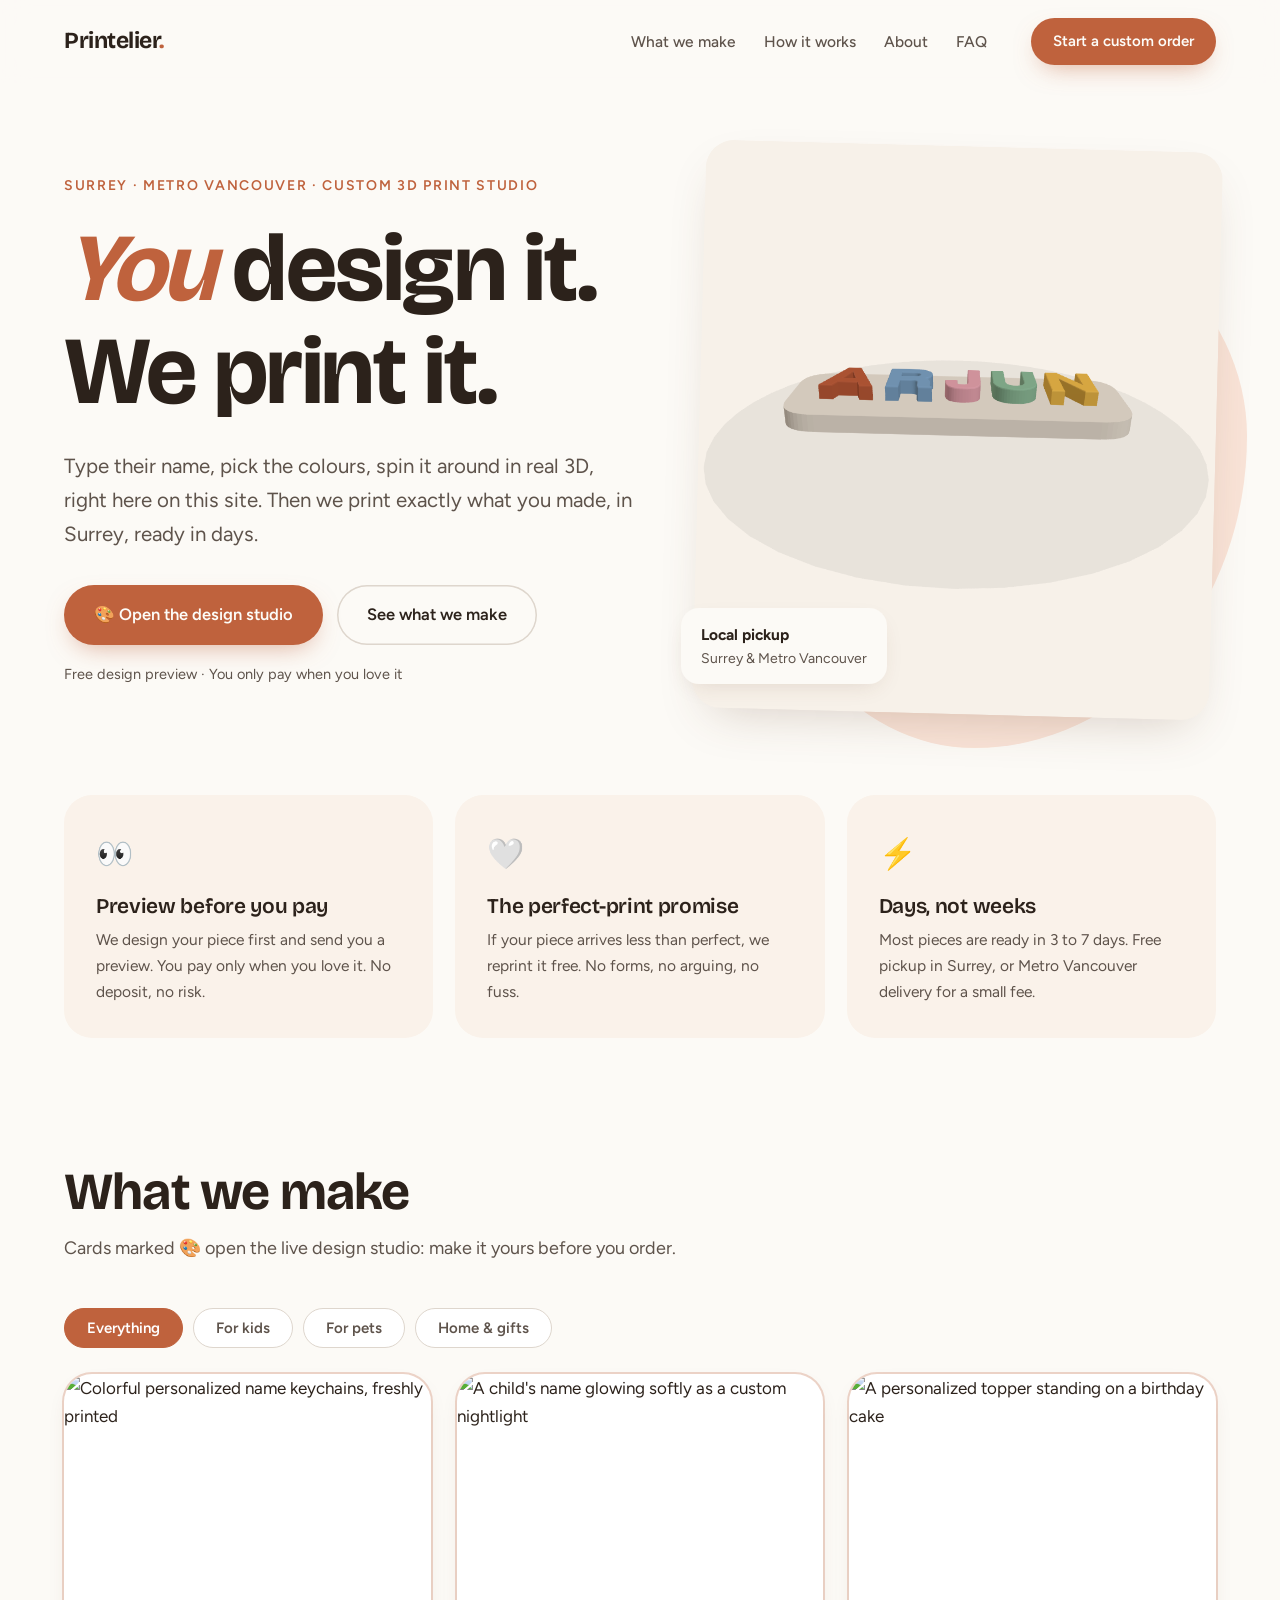
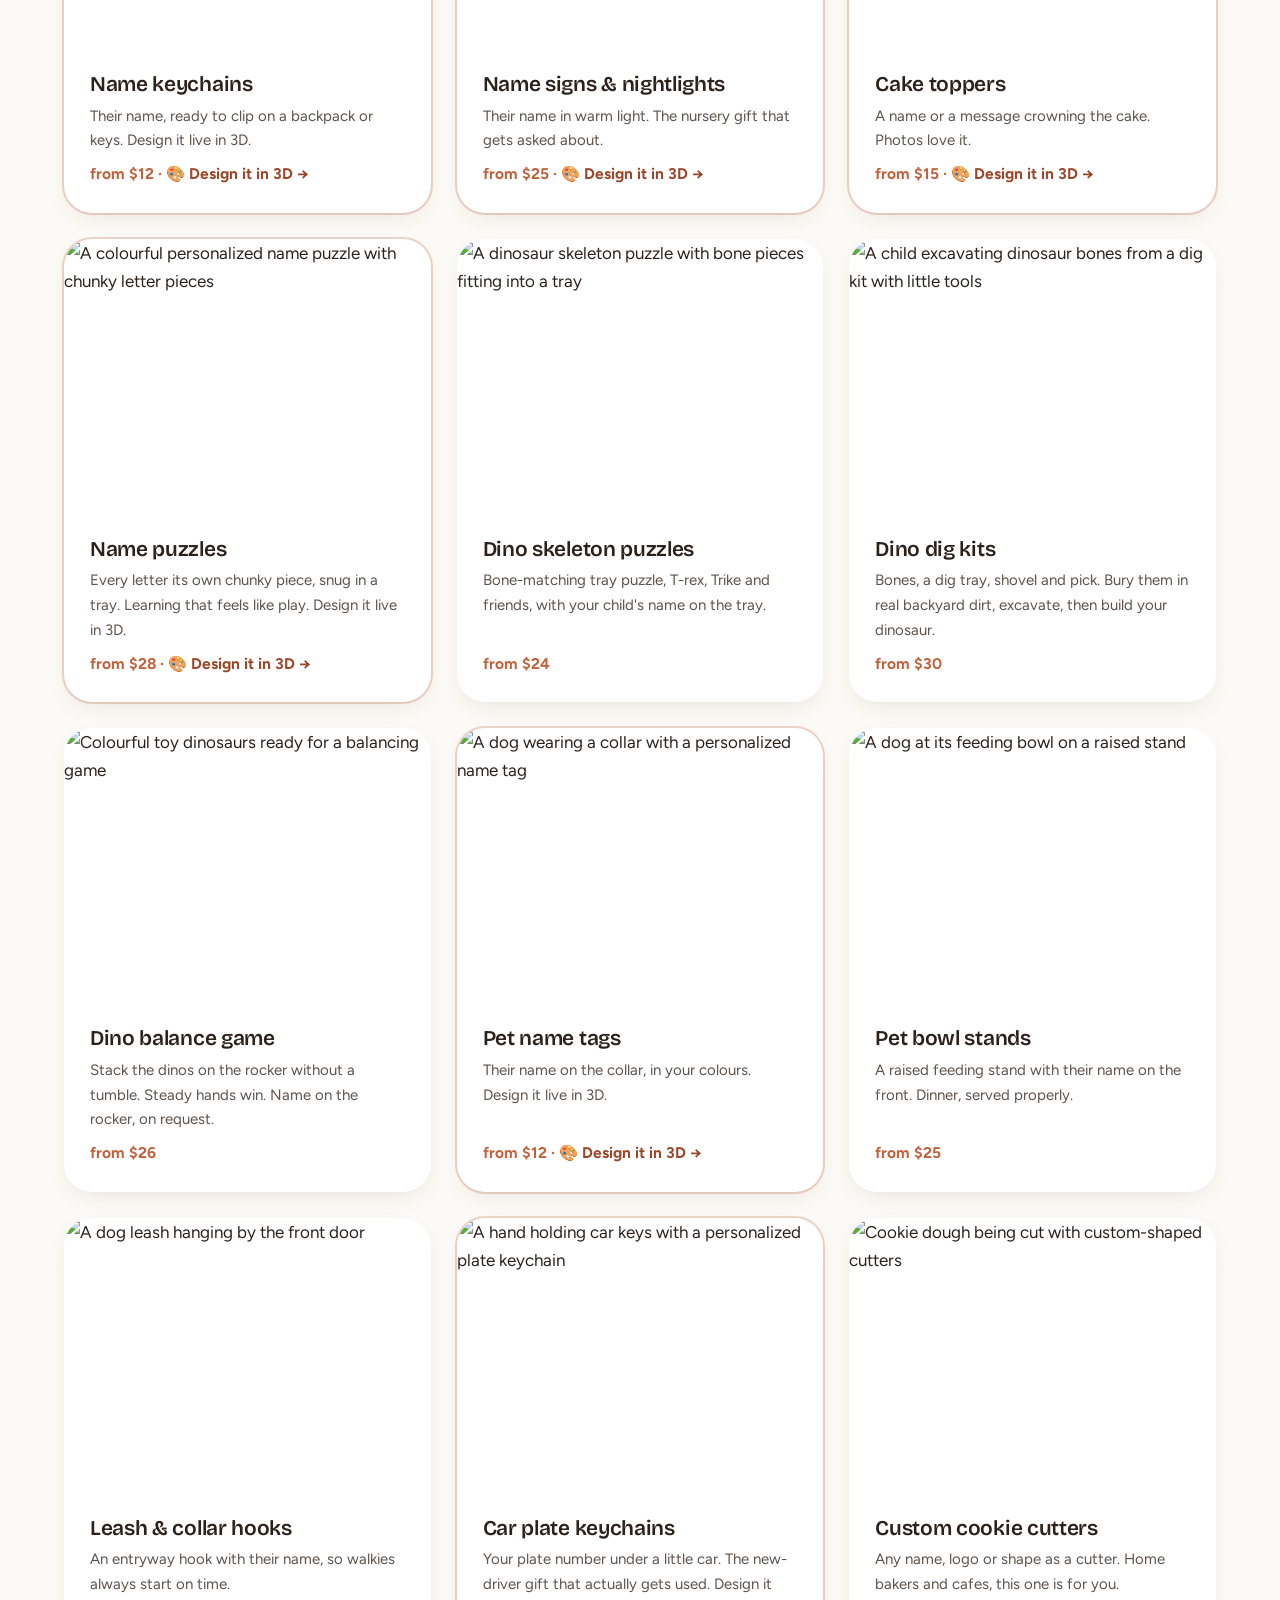
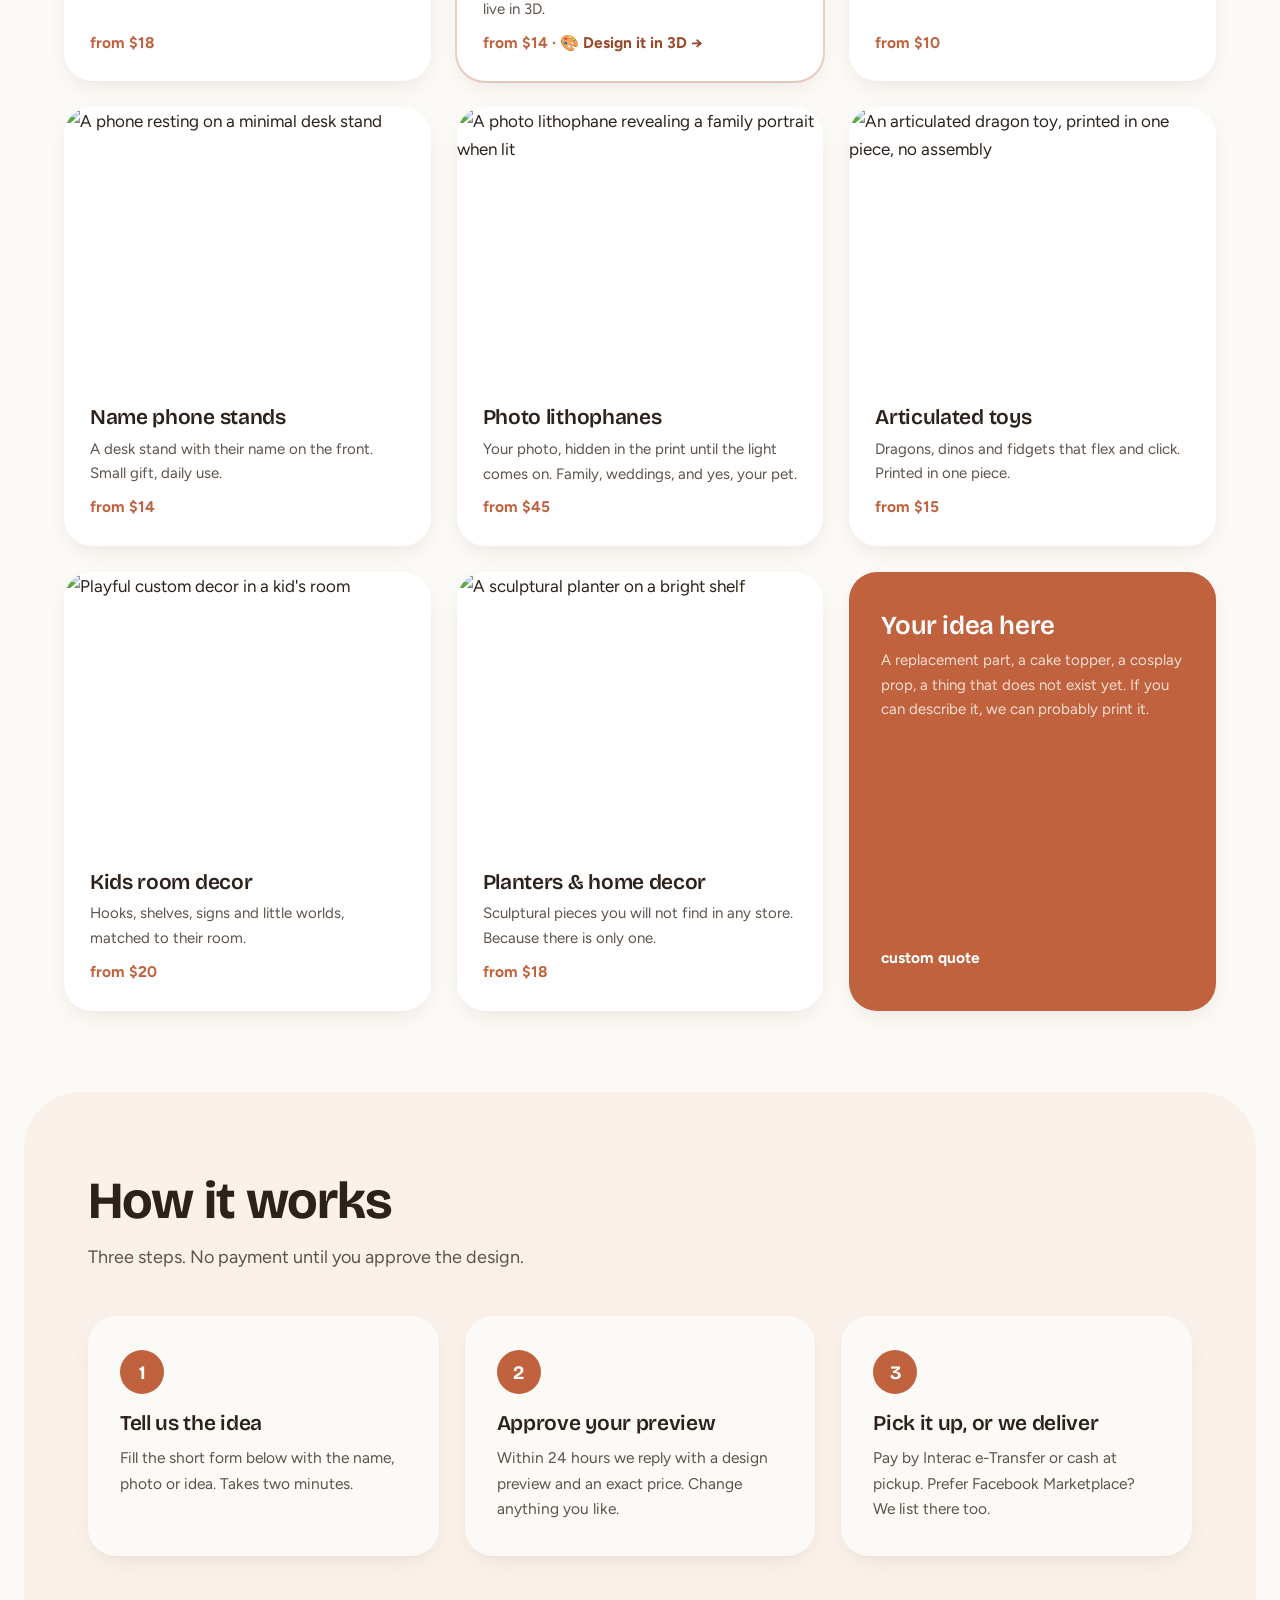
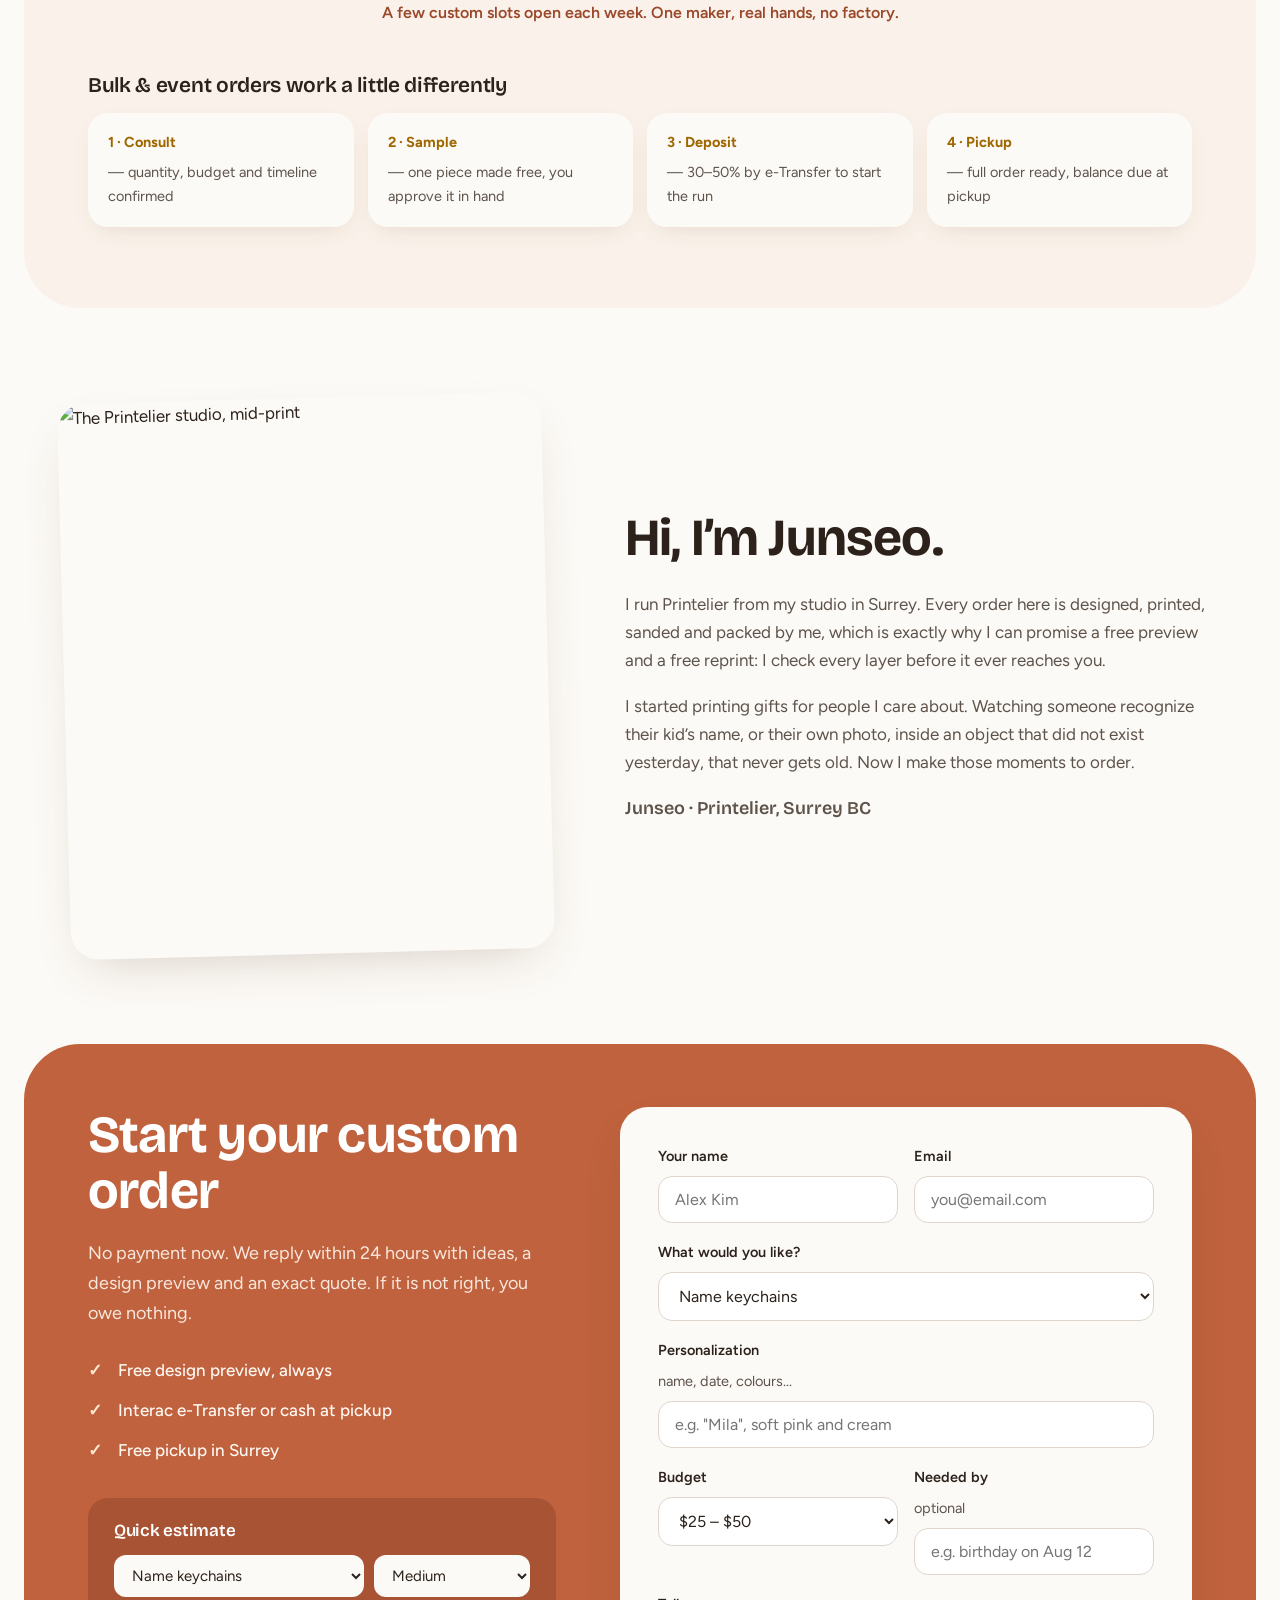
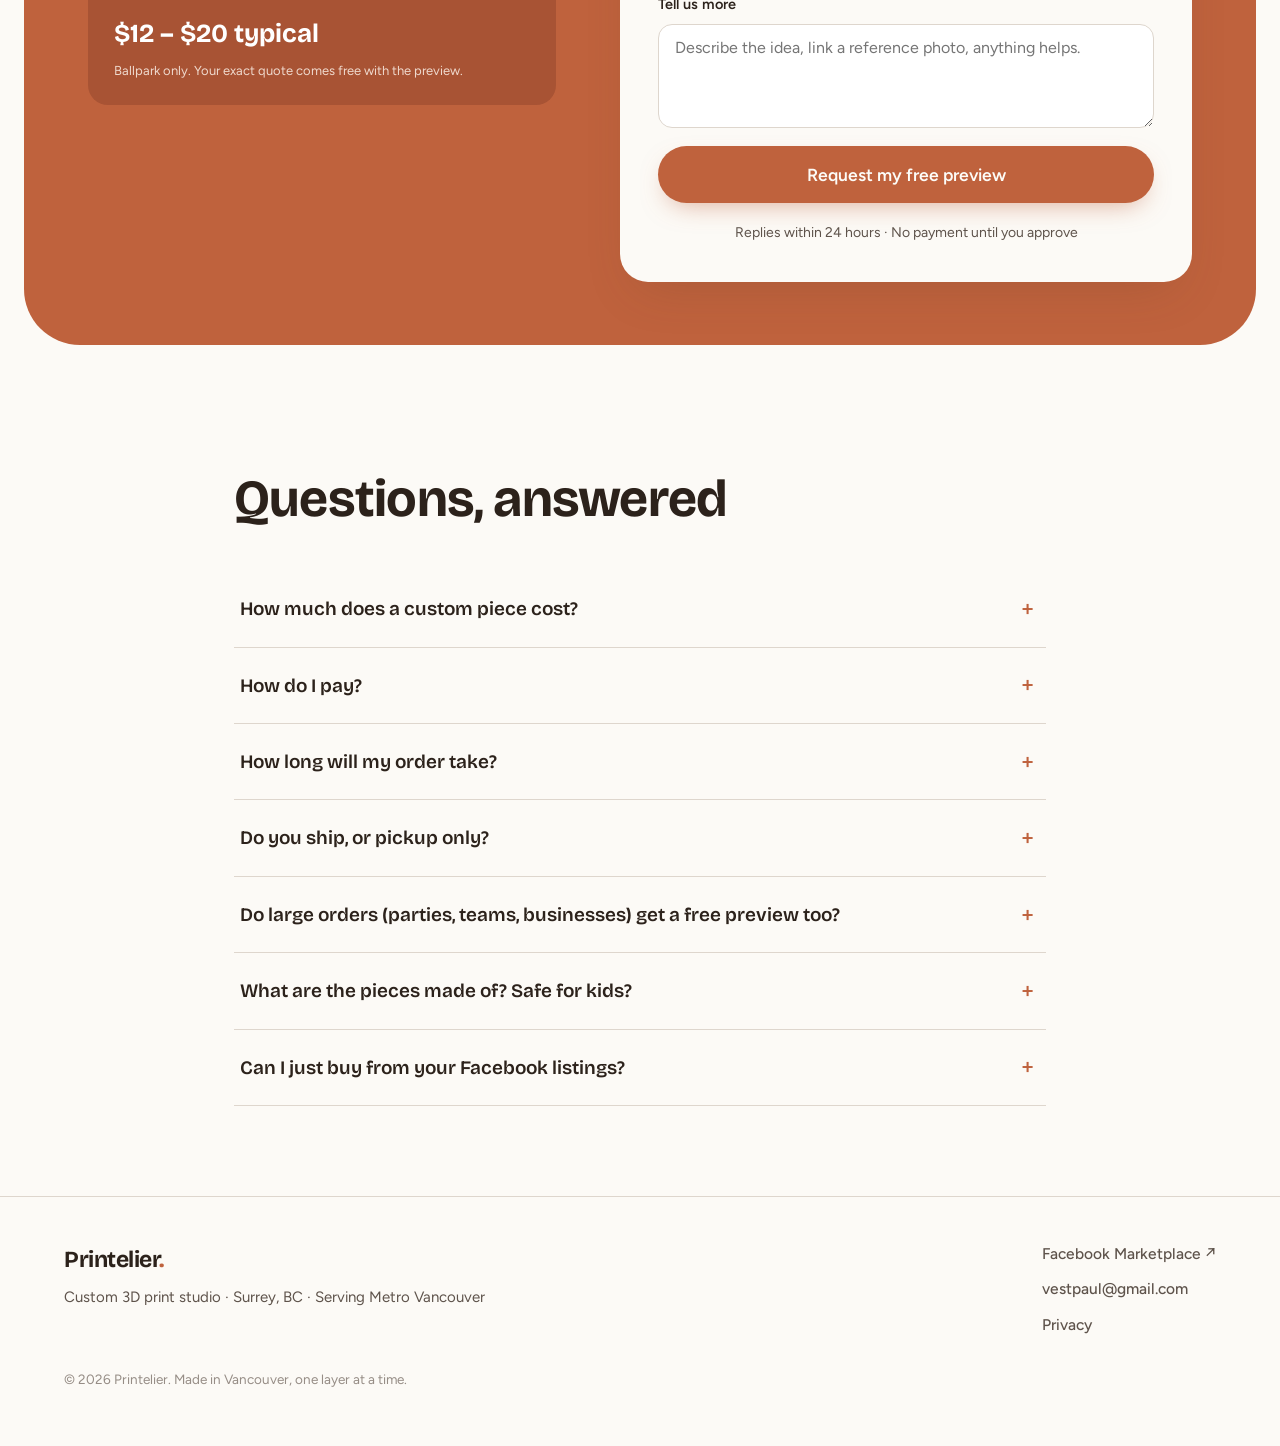
==== commit 3af8cc9c: "Reset positioning: the live design studio IS the brand Community validation killed the wedding niche" ====
--- a/index.html
+++ b/index.html
@@ -3,8 +3,8 @@
 <head>
 <meta charset="UTF-8" />
 <meta name="viewport" content="width=device-width, initial-scale=1.0" />
-<title>Printelier · Punjabi Wedding Favours, Diwali Gifts & Custom 3D Print, Surrey BC</title>
-<meta name="description" content="Sikh and Punjabi wedding favours, Gurmukhi name signs, Diwali gifts and personalized keepsakes. Custom 3D print studio in Surrey, BC, serving Metro Vancouver. Free design preview before you pay." />
+<title>Printelier · Design Your Own 3D Printed Gift, Live in 3D</title>
+<meta name="description" content="The studio where you design it yourself: type a name, pick the colours, spin it in 3D, and we print it in Surrey, BC. Name puzzles, keychains, pet tags and more. Free preview, pay only when you love it." />
 <!-- TODO(준서님): 커스텀 도메인 연결하면 아래 URL을 그 도메인으로 교체 -->
 <link rel="canonical" href="https://rlawnstj06.github.io/printelier/" />
 <meta name="theme-color" content="#c15f3c" />
@@ -13,9 +13,9 @@
 <!-- 소셜 공유 카드 (FB 메시지/포스트에서 링크가 예쁘게 보임 — FB 유입 사업의 필수) -->
 <meta property="og:type" content="website" />
 <meta property="og:url" content="https://rlawnstj06.github.io/printelier/" />
-<meta property="og:title" content="Printelier · Wedding Favours, Diwali Gifts & Custom 3D Print, Surrey" />
-<meta property="og:description" content="Wedding favours and keepsakes personalized in English, Punjabi (Gurmukhi) or Hindi. Free design preview, you only pay when you love it. Made in Surrey, BC." />
-<meta property="og:image" content="https://images.unsplash.com/photo-1642969164999-979483e21601?auto=format&fit=crop&w=1200&q=80" />
+<meta property="og:title" content="Printelier · Design Your Own 3D Printed Gift, Live" />
+<meta property="og:description" content="Type a name, pick the colours, spin it in 3D. We print it in Surrey, BC. Free preview, pay only when you love it." />
+<meta property="og:image" content="https://rlawnstj06.github.io/printelier/assets/hero-puzzle.png" />
 <meta name="twitter:card" content="summary_large_image" />
 
 <!-- 구글 로컬 검색용 구조화 데이터: "custom 3d printing vancouver" 검색에 잡히는 열쇠 -->
@@ -24,10 +24,10 @@
   "@context": "https://schema.org",
   "@type": "LocalBusiness",
   "name": "Printelier",
-  "description": "Custom 3D print studio in Surrey, BC. Punjabi and Sikh wedding favours, Gurmukhi name signs, Diwali gifts, and personalized keepsakes with free design previews.",
+  "description": "The 3D print studio where you design it yourself: name puzzles, keychains and pet tags designed live in 3D by the customer, printed in Surrey, BC.",
   "areaServed": ["Surrey, BC", "Metro Vancouver"],
   "address": { "@type": "PostalAddress", "addressLocality": "Surrey", "addressRegion": "BC", "addressCountry": "CA" },
-  "keywords": "Punjabi wedding favours Surrey, Sikh wedding return gifts Vancouver, Gurmukhi name sign custom, Diwali gift Surrey custom, custom 3D print Surrey BC",
+  "keywords": "design your own 3D printed gift, custom name puzzle Vancouver, personalized keychain Surrey, custom 3D print Surrey BC",
   "email": "vestpaul@gmail.com",
   "priceRange": "$15-$100",
   "founder": { "@type": "Person", "name": "Junseo" }
@@ -42,9 +42,7 @@
     { "@type": "Question", "name": "How do I pay?", "acceptedAnswer": { "@type": "Answer", "text": "Interac e-Transfer once you approve your preview, or cash at pickup. Purchases can also be completed on Facebook Marketplace." } },
     { "@type": "Question", "name": "How long does a custom order take?", "acceptedAnswer": { "@type": "Answer", "text": "Most pieces are designed, printed and finished within 3 to 7 days." } },
     { "@type": "Question", "name": "Do you ship or is it pickup only?", "acceptedAnswer": { "@type": "Answer", "text": "Free pickup in Surrey, delivery around Metro Vancouver for a small fee, and shipping anywhere in Canada via Canada Post at cost." } },
-    { "@type": "Question", "name": "Do bulk wedding favour orders get a free preview too?", "acceptedAnswer": { "@type": "Answer", "text": "One physical sample is made free for your approval. Full production runs of 50 or more require a 30 to 50 percent deposit after the sample is approved, with the balance due at pickup." } },
-    { "@type": "Question", "name": "Can you print names accurately in Punjabi (Gurmukhi) or Hindi?", "acceptedAnswer": { "@type": "Answer", "text": "Yes. Every Gurmukhi or Devanagari inscription is proofed by a native speaker before printing, and you approve the exact preview before anything is made." } },
-    { "@type": "Question", "name": "Is delivery before Diwali guaranteed?", "acceptedAnswer": { "@type": "Answer", "text": "Orders placed by the last week of October are guaranteed ready before Diwali. Pre-orders open in September." } }
+    { "@type": "Question", "name": "Do large orders get a free preview too?", "acceptedAnswer": { "@type": "Answer", "text": "One physical sample is made free for your approval. Full runs of 50 or more require a 30 to 50 percent deposit after the sample is approved, with the balance due at pickup." } }
   ]
 }
 </script>
@@ -56,7 +54,7 @@
 
 <link rel="preconnect" href="https://fonts.googleapis.com" />
 <link rel="preconnect" href="https://fonts.gstatic.com" crossorigin />
-<link href="https://fonts.googleapis.com/css2?family=Bricolage+Grotesque:opsz,wght@12..96,500;12..96,600;12..96,700&family=Figtree:wght@400;500;600;700&family=Noto+Sans+Gurmukhi:wght@500;700&family=Noto+Sans+Devanagari:wght@500&display=swap" rel="stylesheet" />
+<link href="https://fonts.googleapis.com/css2?family=Bricolage+Grotesque:opsz,wght@12..96,500;12..96,600;12..96,700&family=Figtree:wght@400;500;600;700&display=swap" rel="stylesheet" />
 <link rel="stylesheet" href="style.css" />
 </head>
 <body>
@@ -64,9 +62,7 @@
 <nav id="nav">
   <a class="wordmark" href="#top">Printelier<span>.</span></a>
   <div class="nav-links">
-    <a href="#weddings">Weddings &amp; events</a>
-    <a href="#diwali">Diwali</a>
-    <a href="#work">Everyday gifts</a>
+    <a href="#work">What we make</a>
     <a href="#how">How it works</a>
     <a href="#maker">About</a>
     <a href="#faq">FAQ</a>
@@ -78,24 +74,22 @@
 <header class="hero" id="top">
   <div class="hero-copy reveal">
     <p class="eyebrow">Surrey · Metro Vancouver · Custom 3D print studio</p>
-    <h1>Made for them,<br />in their <em>language</em> too.</h1>
+    <h1><em>You</em> design it.<br />We print it.</h1>
     <p class="lede">
-      Wedding favours, Diwali gifts and keepsakes, personalized in
-      English, Punjabi (Gurmukhi) or Hindi. Designed and printed
-      right here in Surrey, ready in days.
+      Type their name, pick the colours, spin it around in real 3D,
+      right here on this site. Then we print exactly what you made,
+      in Surrey, ready in days.
     </p>
     <div class="hero-cta">
-      <a class="btn btn-primary" href="#weddings">Weddings &amp; events</a>
-      <a class="btn btn-ghost" href="#work">Everyday gifts</a>
+      <a class="btn btn-primary" href="editor.html?item=name-puzzle">🎨 Open the design studio</a>
+      <a class="btn btn-ghost" href="#work">See what we make</a>
     </div>
-    <!-- TODO(준서님): 아래 구르무키 문구는 인쇄/홍보 전에 반드시 펀자비 원어민 검수 받으세요 -->
-    <p class="hero-pa"><span class="pa">ਤੁਹਾਡੇ ਲਈ ਬਣਾਇਆ</span> · Made for you</p>
     <p class="hero-note">Free design preview · You only pay when you love it</p>
   </div>
   <div class="hero-visual reveal">
-    <!-- TODO(준서님): 실제 작품 사진으로 교체하세요 — 사진이 전환율의 핵심입니다 -->
-    <img src="https://images.unsplash.com/photo-1642969164999-979483e21601?auto=format&fit=crop&w=1200&q=80"
-         alt="A custom piece taking shape on the printer, layer by layer" />
+    <!-- 우리 3D 에디터가 렌더링한 실제 제품 형상 (스톡 아님) — 실물 사진 나오면 교체 -->
+    <img src="assets/hero-puzzle.png"
+         alt="ARJUN name puzzle designed in the Printelier live 3D studio" style="object-fit: contain; background: oklch(96% 0.012 75);" />
     <div class="hero-badge">
       <strong>Local pickup</strong>
       <span>Surrey &amp; Metro Vancouver</span>
@@ -122,149 +116,11 @@
   </div>
 </section>
 
-<!-- ============ WEDDINGS & EVENTS (핵심 랜딩) ============ -->
-<section class="weddings gold-section" id="weddings">
-  <div class="section-head reveal">
-    <p class="kicker"><span class="pa">ਸ਼ੁਭ ਵਿਆਹ</span> · For your big day</p>
-    <h2>Weddings &amp; events</h2>
-    <p>Favours, signage and table pieces with names in English, Gurmukhi or Hindi. Proofed by a native speaker before anything is printed.</p>
-  </div>
-  <div class="work-grid">
-    <div class="card reveal">
-      <img src="https://images.unsplash.com/photo-1740417354341-01f81083f511?auto=format&fit=crop&w=900&q=80" alt="A welcome sign at an Indian wedding entrance" loading="lazy" decoding="async" />
-      <div class="card-body">
-        <h3>Welcome &amp; entry signs</h3>
-        <p>The couple's names and date, in both scripts if you wish, greeting every guest.</p>
-        <span class="price gold">from $45</span>
-      </div>
-    </div>
-    <div class="card reveal">
-      <img src="https://images.unsplash.com/photo-1742868482650-b6f3e3cbf92b?auto=format&fit=crop&w=900&q=80" alt="Golden table centerpieces at a wedding reception" loading="lazy" decoding="async" />
-      <div class="card-body">
-        <h3>Centrepieces &amp; name-card stands</h3>
-        <p>Table numbers, name cards and centre pieces that match your palette.</p>
-        <span class="price gold">from $12 / table</span>
-      </div>
-    </div>
-    <div class="card reveal">
-      <img src="https://images.unsplash.com/photo-1515946738961-28a17c60164a?auto=format&fit=crop&w=900&q=80" alt="Wedding favours with personalized gift tags" loading="lazy" decoding="async" />
-      <div class="card-body">
-        <h3>Guest favours &amp; tags</h3>
-        <p>Keychains and tags with each family's name. Priced for volume.</p>
-        <span class="price gold">from $6/pc at 100+</span>
-      </div>
-    </div>
-  </div>
-
-  <div class="bulk-wrap reveal">
-    <div class="bulk-copy">
-      <h3>Bulk &amp; event quotes</h3>
-      <p>Tell us about the event and we reply within 24 hours with ideas, a per-piece price and a timeline. One physical sample is made free for your approval.</p>
-      <ul class="order-points dark">
-        <li>Free sample piece before you commit</li>
-        <li>Gurmukhi &amp; Hindi proofed by a native speaker</li>
-        <li>30&ndash;50% deposit after sample approval, balance at pickup</li>
-      </ul>
-    </div>
-    <!-- 대량주문 전용 폼 (단품 폼과 분리) -->
-    <form class="order-form ajax-form reveal" id="bulkForm" action="https://formspree.io/f/YOUR_FORM_ID" method="POST" data-subject="Bulk/event quote - Printelier">
-      <input type="hidden" name="form_type" value="bulk-event" />
-      <div class="field-row">
-        <label>Your name
-          <input type="text" name="name" required placeholder="Simran K." />
-        </label>
-        <label>Email or phone
-          <input type="text" name="contact" required placeholder="you@email.com" />
-        </label>
-      </div>
-      <div class="field-row">
-        <label>Event date
-          <input type="text" name="event_date" required placeholder="e.g. Aug 30, 2026" />
-        </label>
-        <label>Quantity <span class="optional">guests / pieces</span>
-          <input type="text" name="quantity" required placeholder="e.g. 250" />
-        </label>
-      </div>
-      <div class="field-row">
-        <label>Language
-          <select name="language">
-            <option>English</option>
-            <option>Punjabi (Gurmukhi)</option>
-            <option>Hindi</option>
-            <option>Mixed / other</option>
-          </select>
-        </label>
-        <label>Budget per piece
-          <select name="budget_per_piece">
-            <option>Under $5</option>
-            <option selected>$5 – $10</option>
-            <option>$10 – $20</option>
-            <option>$20+</option>
-          </select>
-        </label>
-      </div>
-      <label>Wording / names <span class="optional">any script welcome</span>
-        <input type="text" name="wording" placeholder="e.g. Simran ਤੇ Arjun · 30.08.2026" />
-      </label>
-      <label>Anything else
-        <textarea name="details" rows="3" placeholder="Colours, theme, pickup date, reference photos..."></textarea>
-      </label>
-      <button class="btn btn-gold btn-full" type="submit">Request an event quote</button>
-      <p class="form-note">Replies within 24 hours · Free sample before any deposit</p>
-    </form>
-  </div>
-</section>
-
-<!-- ============ DIWALI & SEASONAL ============ -->
-<section class="diwali gold-section" id="diwali">
-  <div class="section-head reveal">
-    <p class="kicker">Diwali 2026 · November 8</p>
-    <h2>Diwali &amp; seasonal</h2>
-    <p>Lamps and gifts with your family's name in the light. Order by <b>October 26</b> for guaranteed pre-Diwali pickup.</p>
-    <div class="countdown" id="diwaliCountdown"></div>
-  </div>
-  <div class="work-grid">
-    <div class="card reveal">
-      <img src="https://images.unsplash.com/photo-1605292356183-a77d0a9c9d1d?auto=format&fit=crop&w=900&q=80" alt="Diya lamps glowing on Diwali night" loading="lazy" decoding="async" />
-      <div class="card-body">
-        <h3>Diya-motif lithophane lamps</h3>
-        <p>Your family photo or name, revealed by warm light.</p>
-        <span class="price gold">from $45</span>
-      </div>
-    </div>
-    <div class="card reveal">
-      <img src="https://images.unsplash.com/photo-1635192592106-77a5aacbe1a3?auto=format&fit=crop&w=900&q=80" alt="A rangoli arrangement with candles for Diwali" loading="lazy" decoding="async" />
-      <div class="card-body">
-        <h3>Personalized puja &amp; decor</h3>
-        <p>Name-engraved diya holders, rangoli stencils and mandir accents.</p>
-        <span class="price gold">from $20</span>
-      </div>
-    </div>
-    <div class="card reveal">
-      <img src="https://images.unsplash.com/photo-1577083753695-e010191bacb5?auto=format&fit=crop&w=900&q=80" alt="Festive Diwali gifts wrapped with lights around" loading="lazy" decoding="async" />
-      <div class="card-body">
-        <h3>Gift sets &amp; tags</h3>
-        <p>For the whole gift list, each with its own name.</p>
-        <span class="price gold">from $8</span>
-      </div>
-    </div>
-  </div>
-  <form class="waitlist ajax-form reveal" id="waitlistForm" action="https://formspree.io/f/YOUR_FORM_ID" method="POST" data-subject="Diwali pre-order waitlist - Printelier">
-    <input type="hidden" name="form_type" value="diwali-waitlist" />
-    <p><b>Pre-orders open in September.</b> Join the list for first pick of the collection.</p>
-    <div class="waitlist-row">
-      <input type="email" name="email" required placeholder="you@email.com" />
-      <button class="btn btn-gold" type="submit">Notify me</button>
-    </div>
-    <p class="form-note"></p>
-  </form>
-</section>
-
 <!-- ============ GALLERY ============ -->
 <section class="work" id="work">
   <div class="section-head reveal">
-    <h2>Everyday gifts &amp; keepsakes</h2>
-    <p>Every piece starts as a conversation. Here is where most people begin.</p>
+    <h2>What we make</h2>
+    <p>Cards marked 🎨 open the live design studio: make it yours before you order.</p>
   </div>
   <!-- 제품은 products.json에서 로드 — 관리자에서 추가/수정/가격변경 -->
   <div class="cat-chips reveal" id="catChips"></div>
@@ -335,12 +191,6 @@
       recognize their kid&rsquo;s name, or their own photo, inside an object
       that did not exist yesterday, that never gets old. Now I make those
       moments to order.
-    </p>
-    <p>
-      Printelier lives in Surrey, and so do I. Weddings here deserve
-      favours that speak the family&rsquo;s own language, which is why
-      every Gurmukhi and Hindi inscription is proofed by a native
-      speaker before it touches the printer.
     </p>
     <p class="maker-sign">Junseo · Printelier, Surrey BC</p>
   </div>
@@ -446,16 +296,8 @@
       <p>Free pickup in Surrey. Delivery around Metro Vancouver is available for a small fee, and we can ship anywhere in Canada via Canada Post at cost.</p>
     </details>
     <details>
-      <summary>Do bulk orders (wedding favours) get a free preview too?</summary>
+      <summary>Do large orders (parties, teams, businesses) get a free preview too?</summary>
       <p>One physical sample piece is always made free for your approval. For full runs of 50 or more, a 30 to 50 percent deposit starts production after you approve the sample, with the balance due at pickup. This is stated on every quote before you pay anything.</p>
-    </details>
-    <details>
-      <summary>Can you print Punjabi (Gurmukhi) or Hindi accurately?</summary>
-      <p>Yes. Every Gurmukhi or Devanagari inscription is proofed by a native speaker before printing, and you approve the exact preview first. If you can only type it in Roman letters, send that, we will set it correctly.</p>
-    </details>
-    <details>
-      <summary>Is delivery before Diwali guaranteed?</summary>
-      <p>Orders placed by the last week of October are guaranteed ready before Diwali (November 8, 2026). Pre-orders open in September, and the waitlist gets first pick.</p>
     </details>
     <details>
       <summary>What are the pieces made of? Safe for kids?</summary>
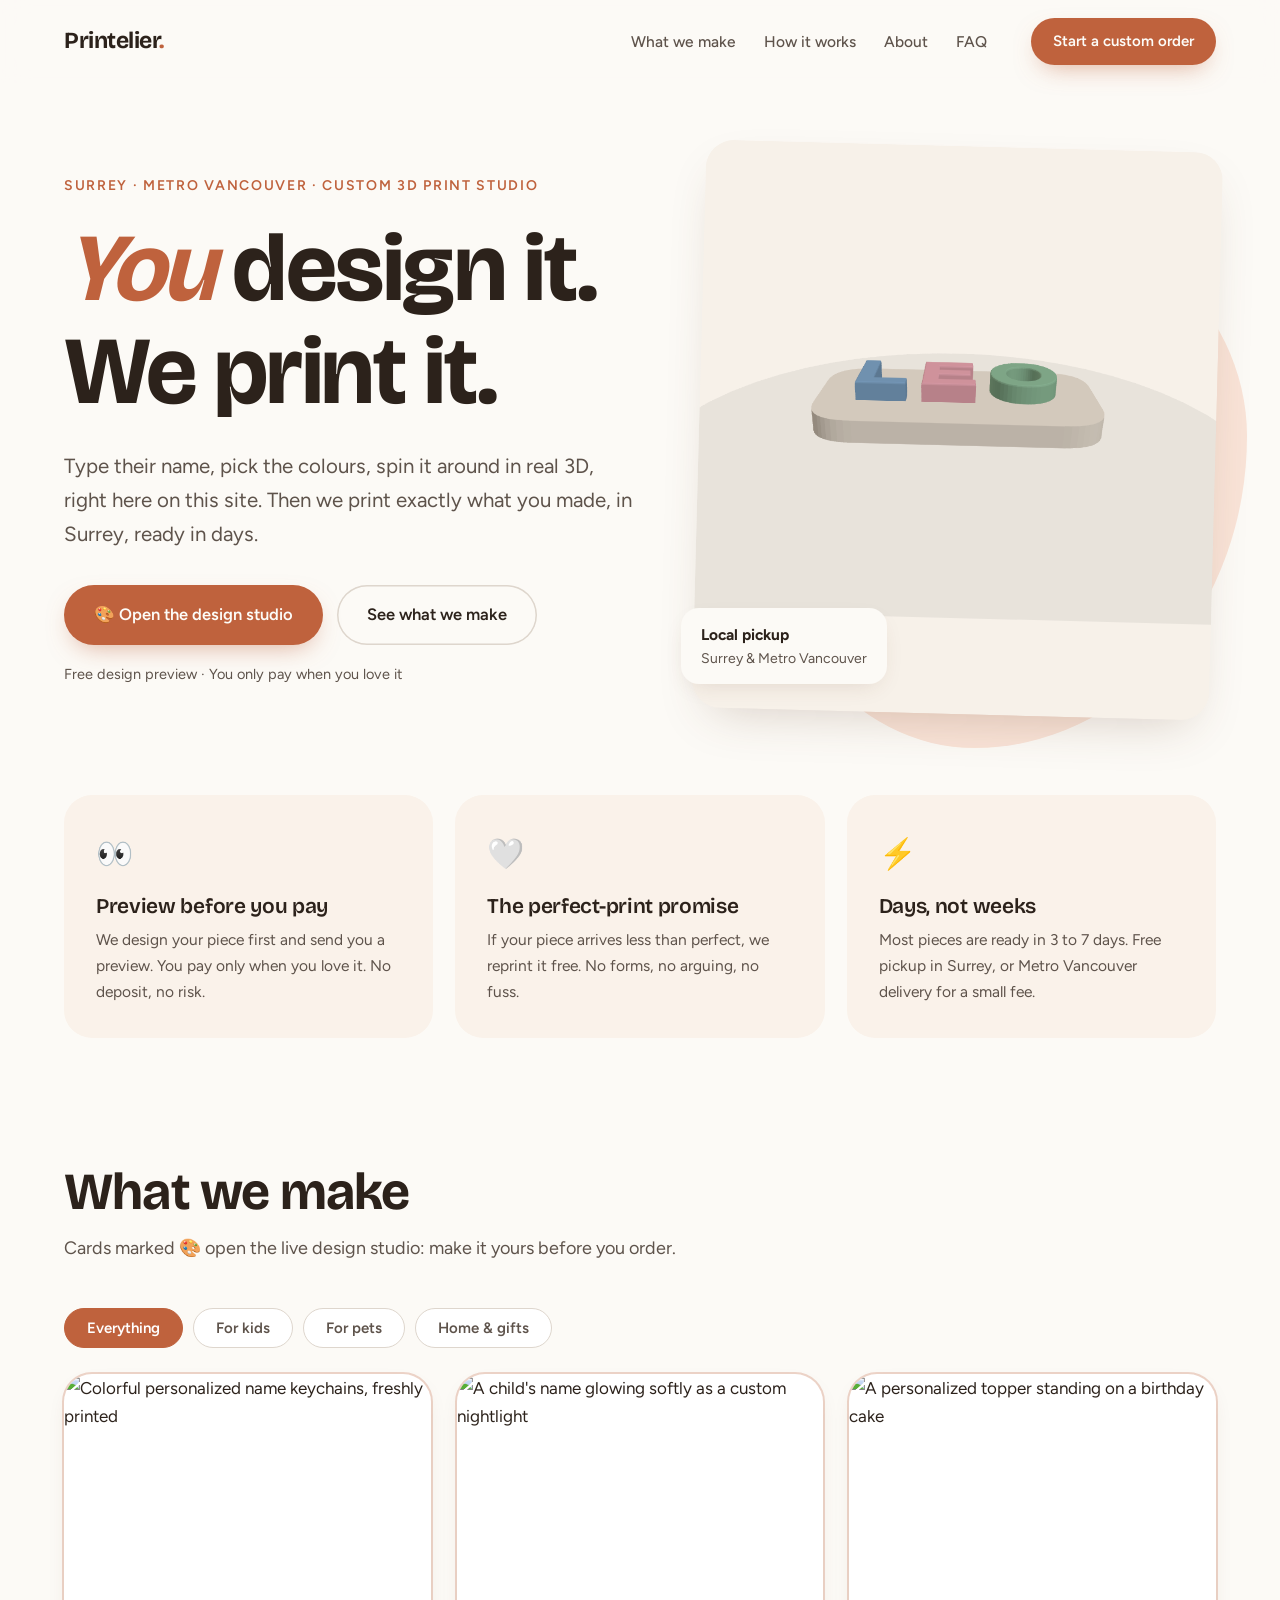
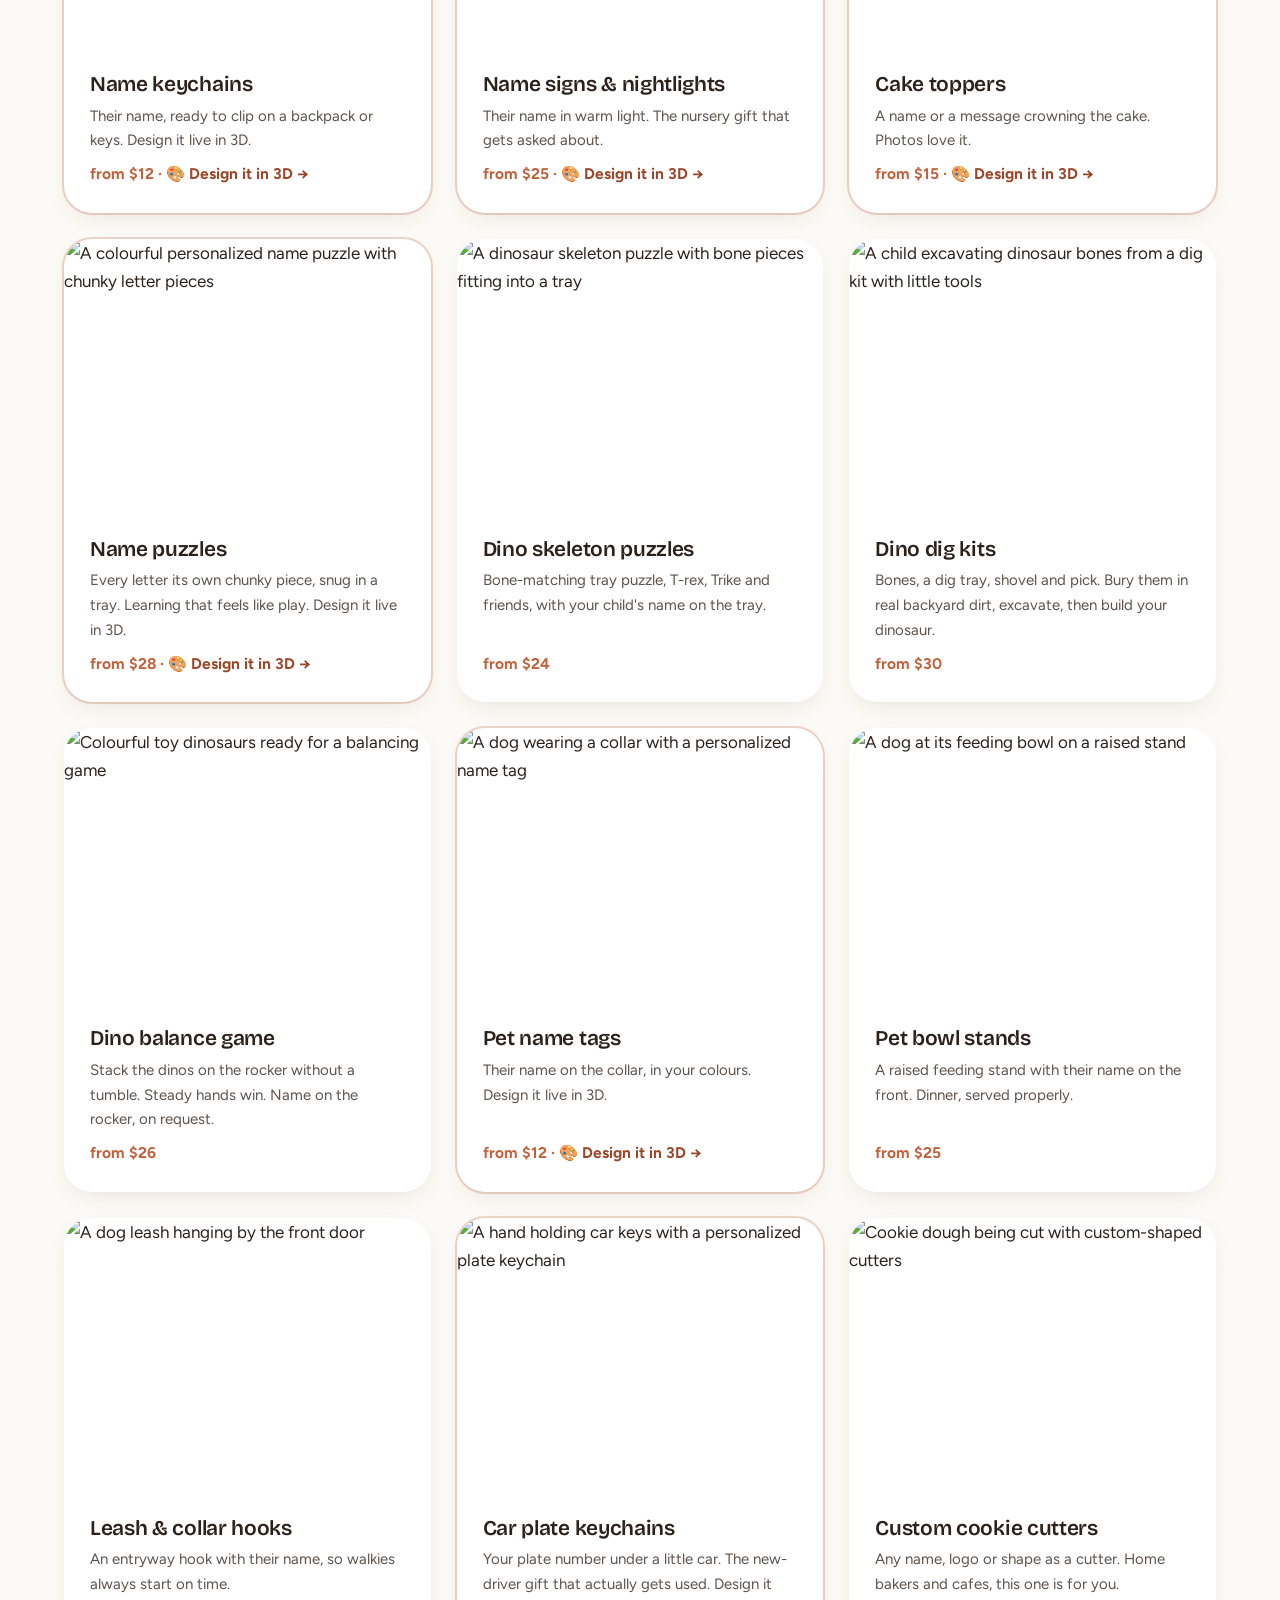
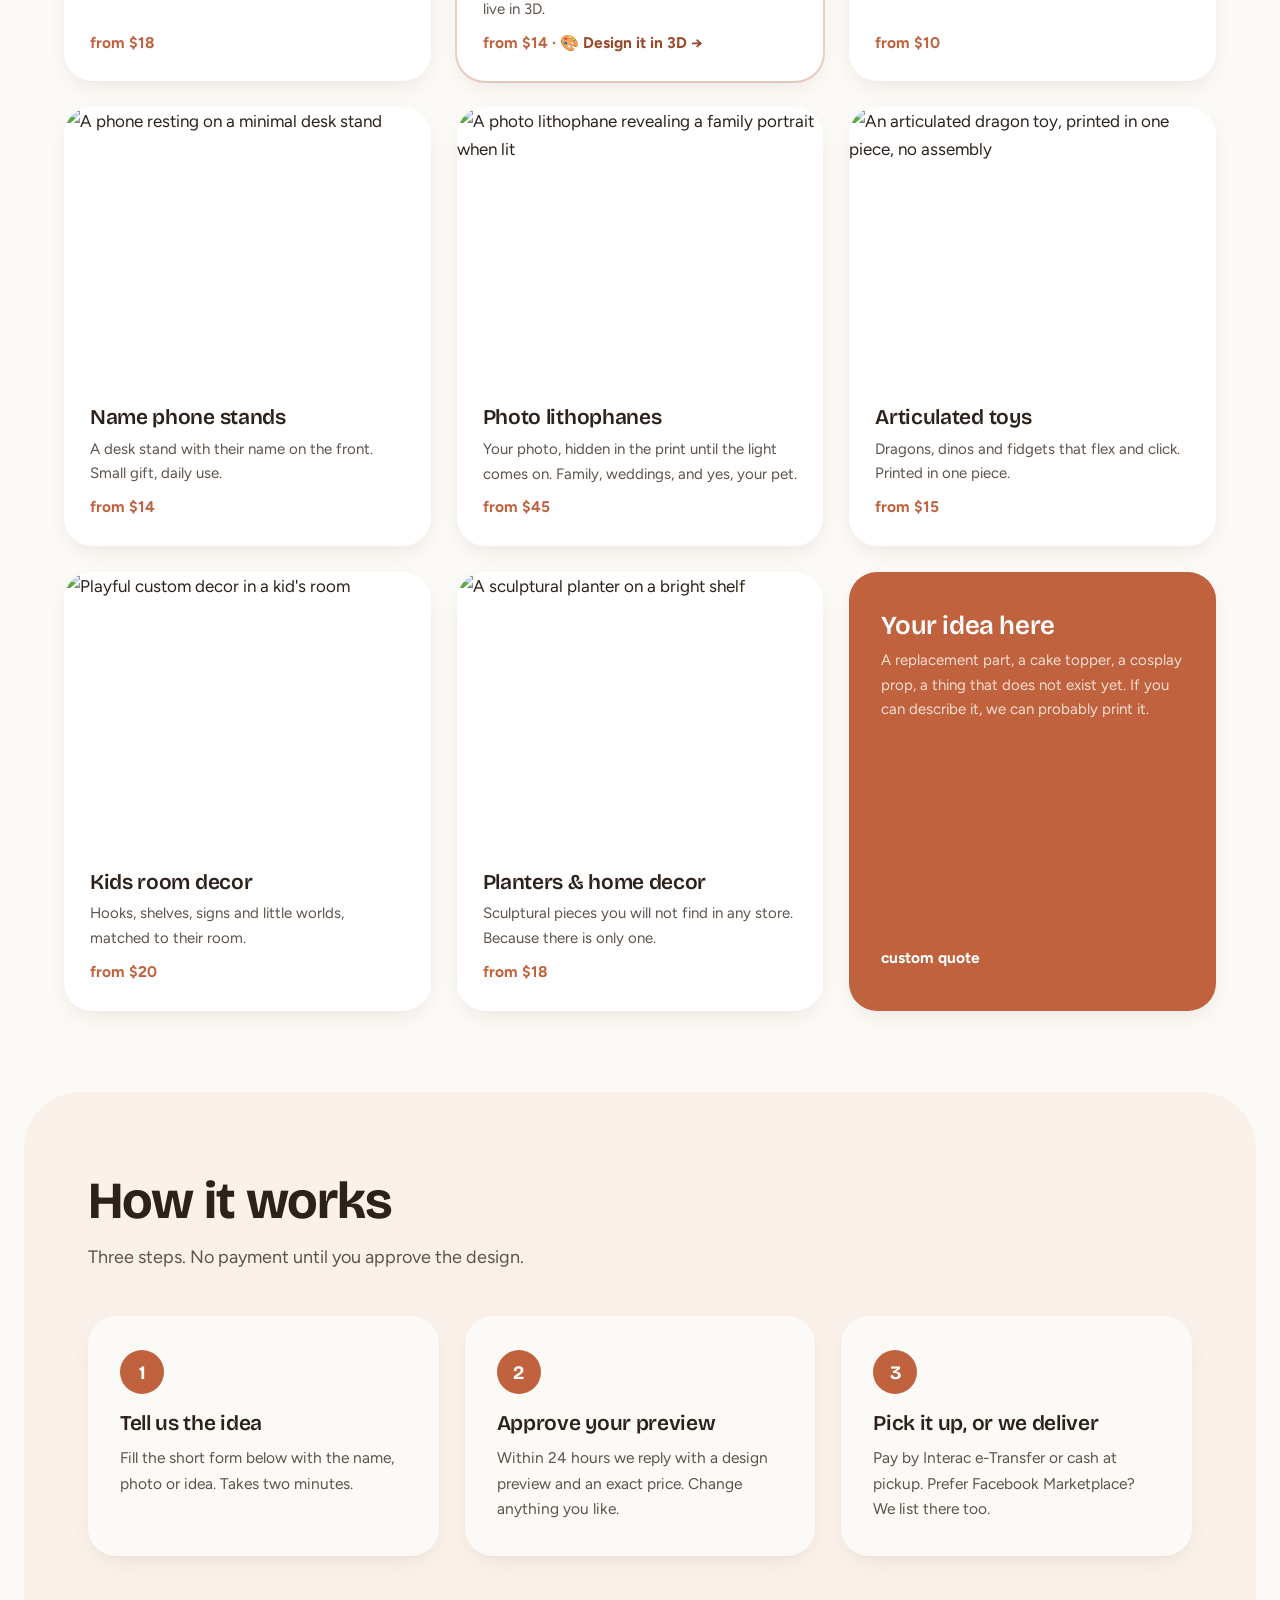
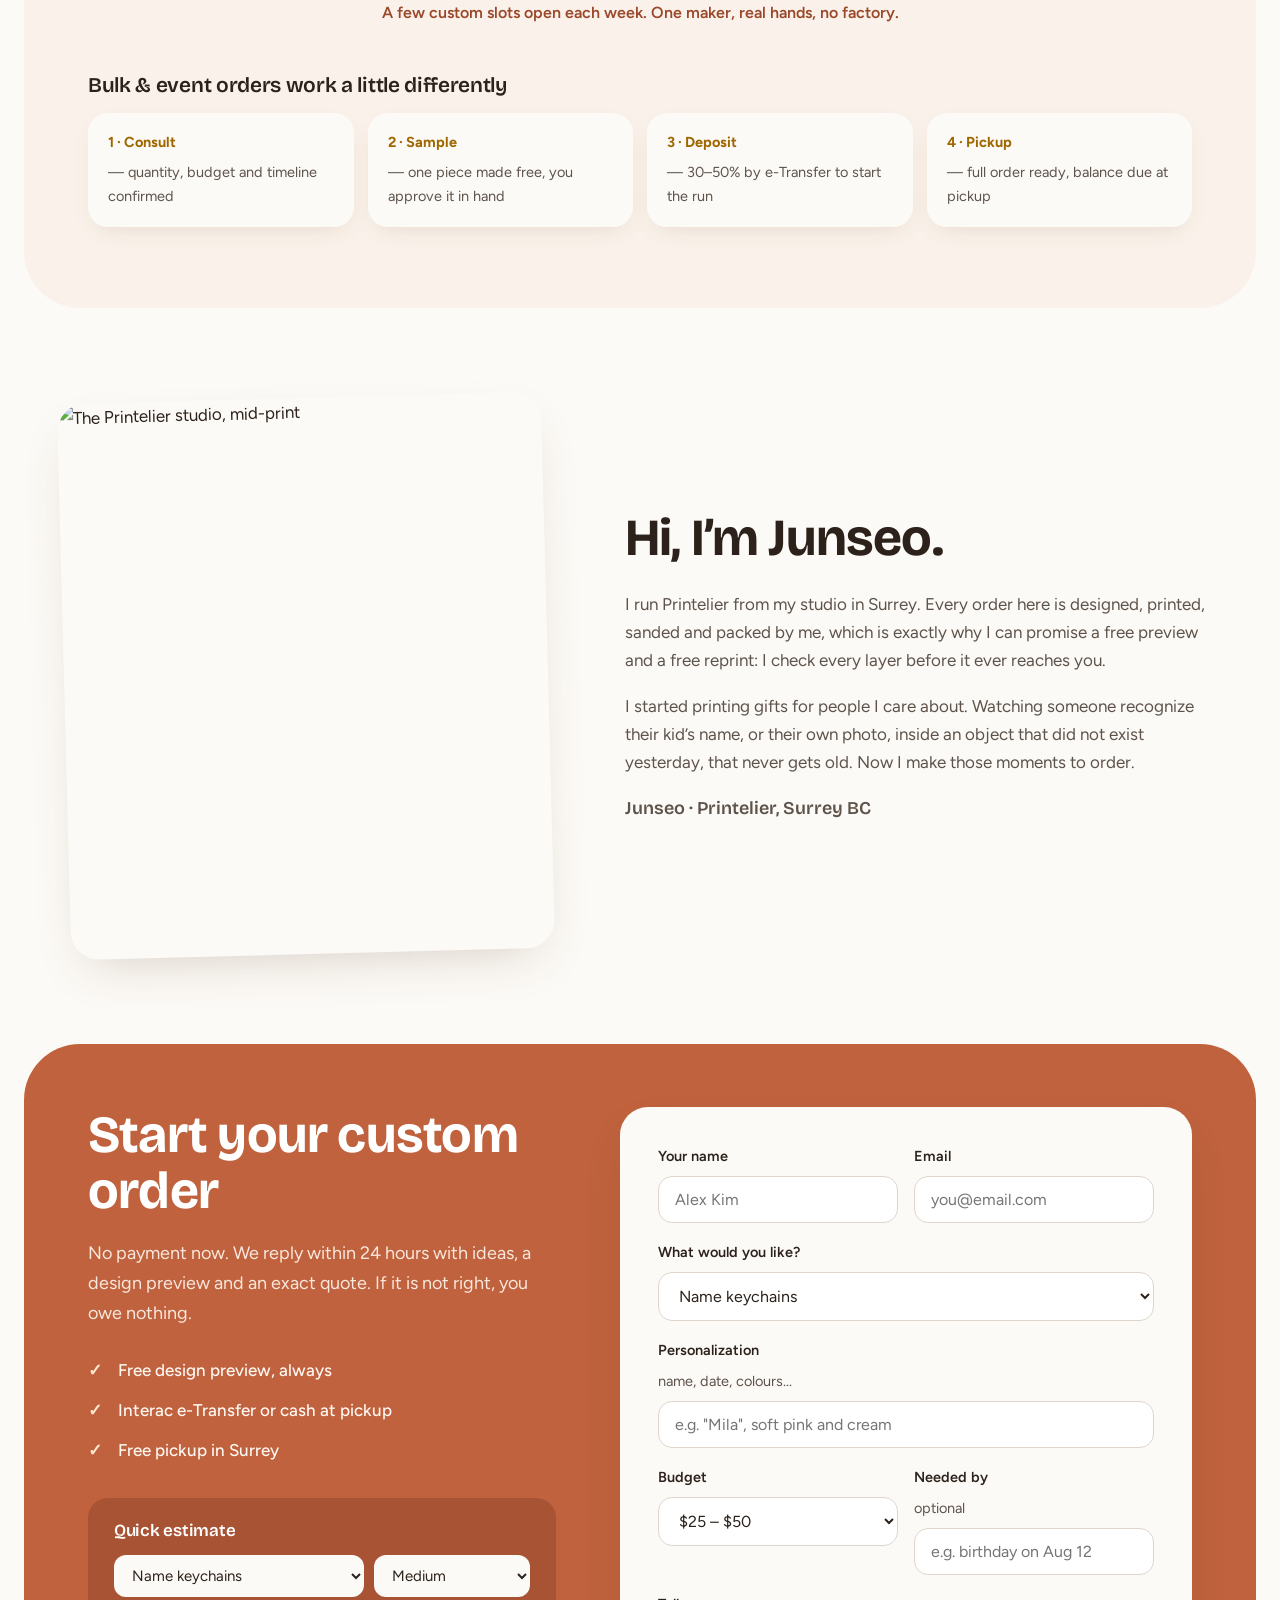
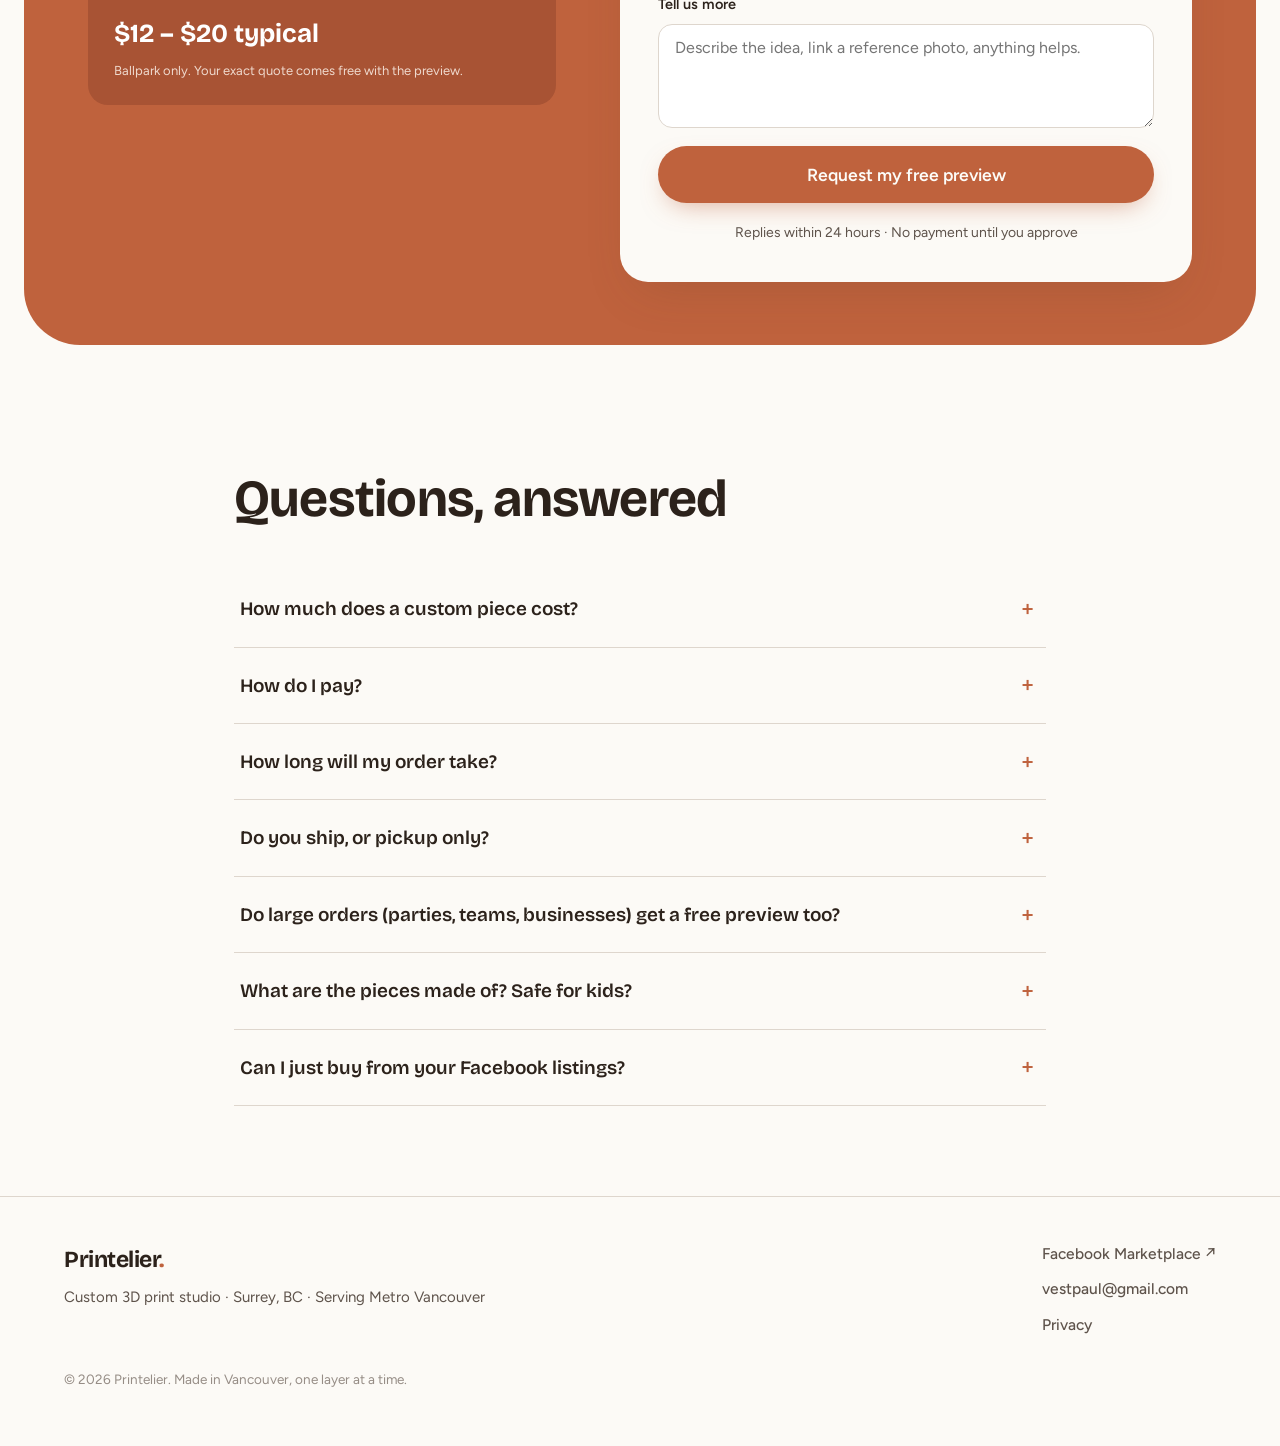
==== commit 4ea6a3f9: "Replace hero render with neutral sample; purge leftover niche placeholder names Co-Authored-By: Clau" ====
--- a/index.html
+++ b/index.html
@@ -89,7 +89,7 @@
   <div class="hero-visual reveal">
     <!-- 우리 3D 에디터가 렌더링한 실제 제품 형상 (스톡 아님) — 실물 사진 나오면 교체 -->
     <img src="assets/hero-puzzle.png"
-         alt="ARJUN name puzzle designed in the Printelier live 3D studio" style="object-fit: contain; background: oklch(96% 0.012 75);" />
+         alt="A name puzzle designed in the Printelier live 3D studio" style="object-fit: contain; background: oklch(96% 0.012 75);" />
     <div class="hero-badge">
       <strong>Local pickup</strong>
       <span>Surrey &amp; Metro Vancouver</span>
